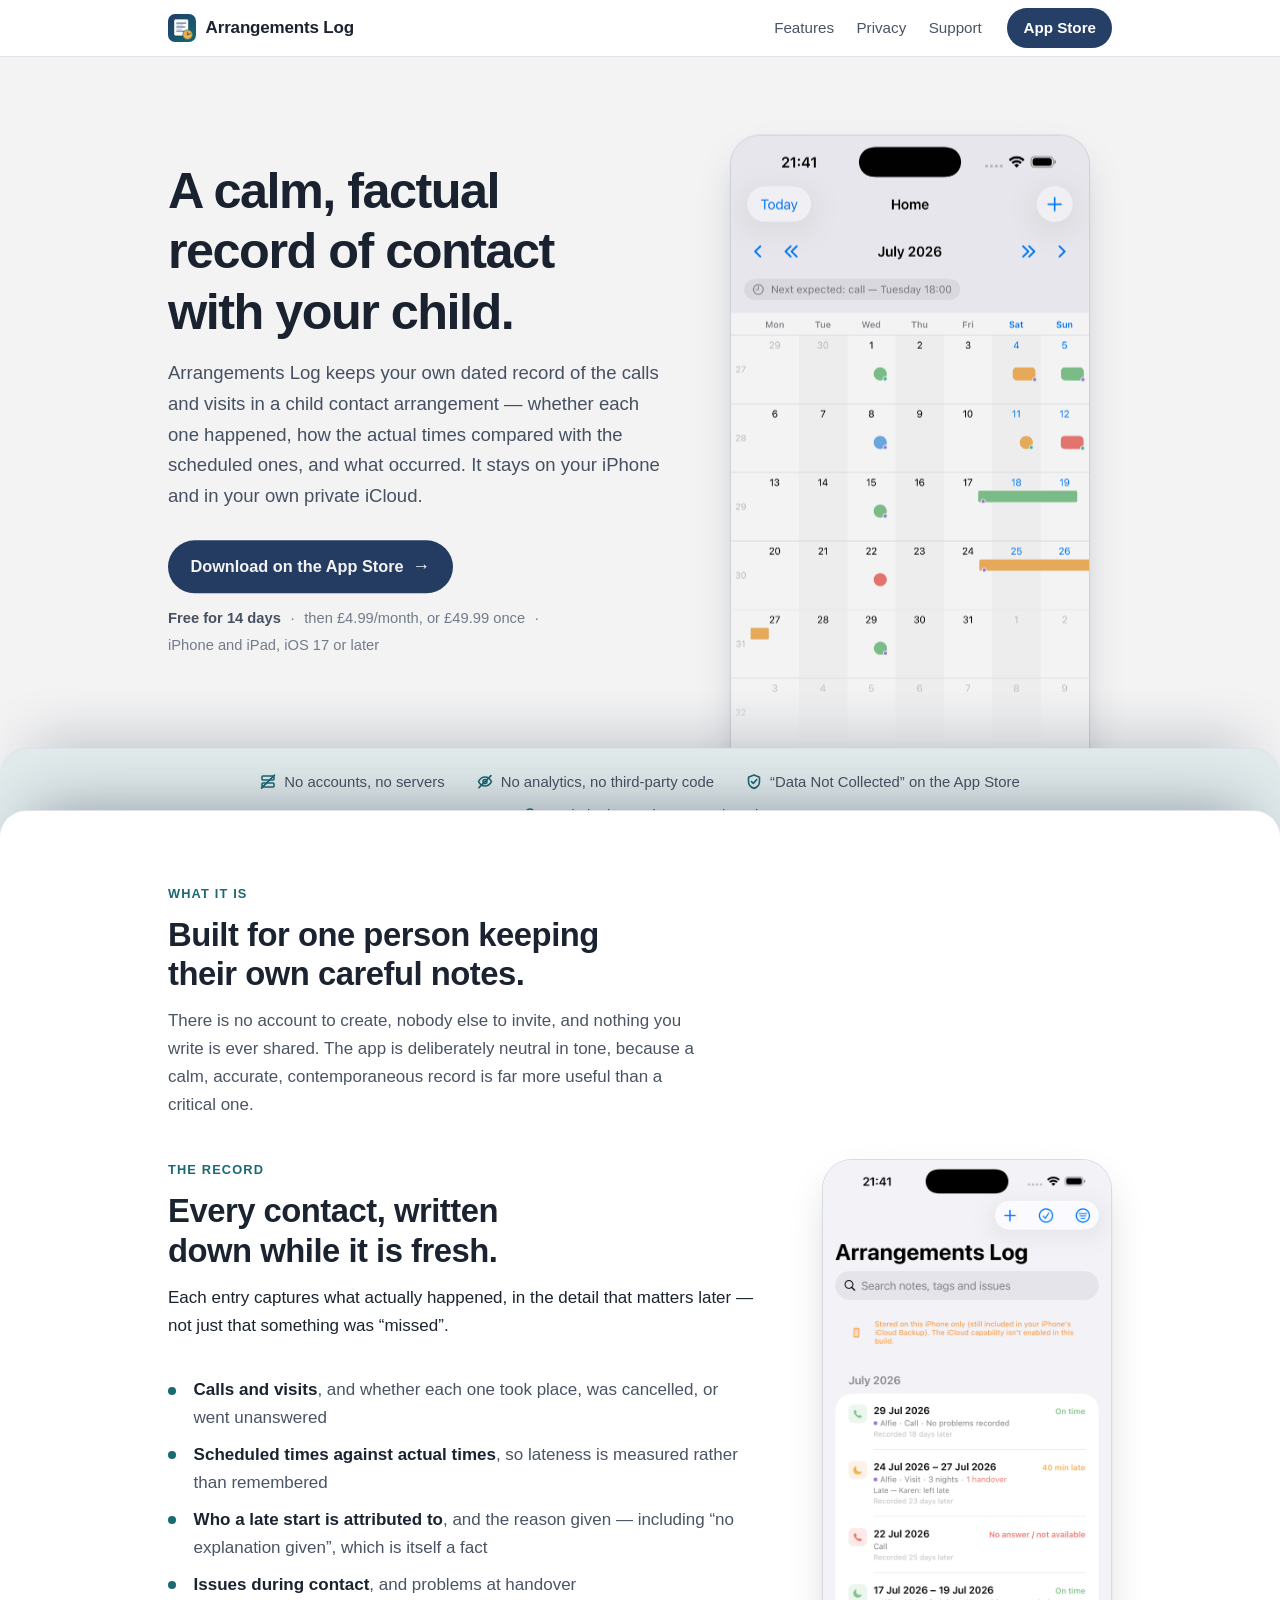
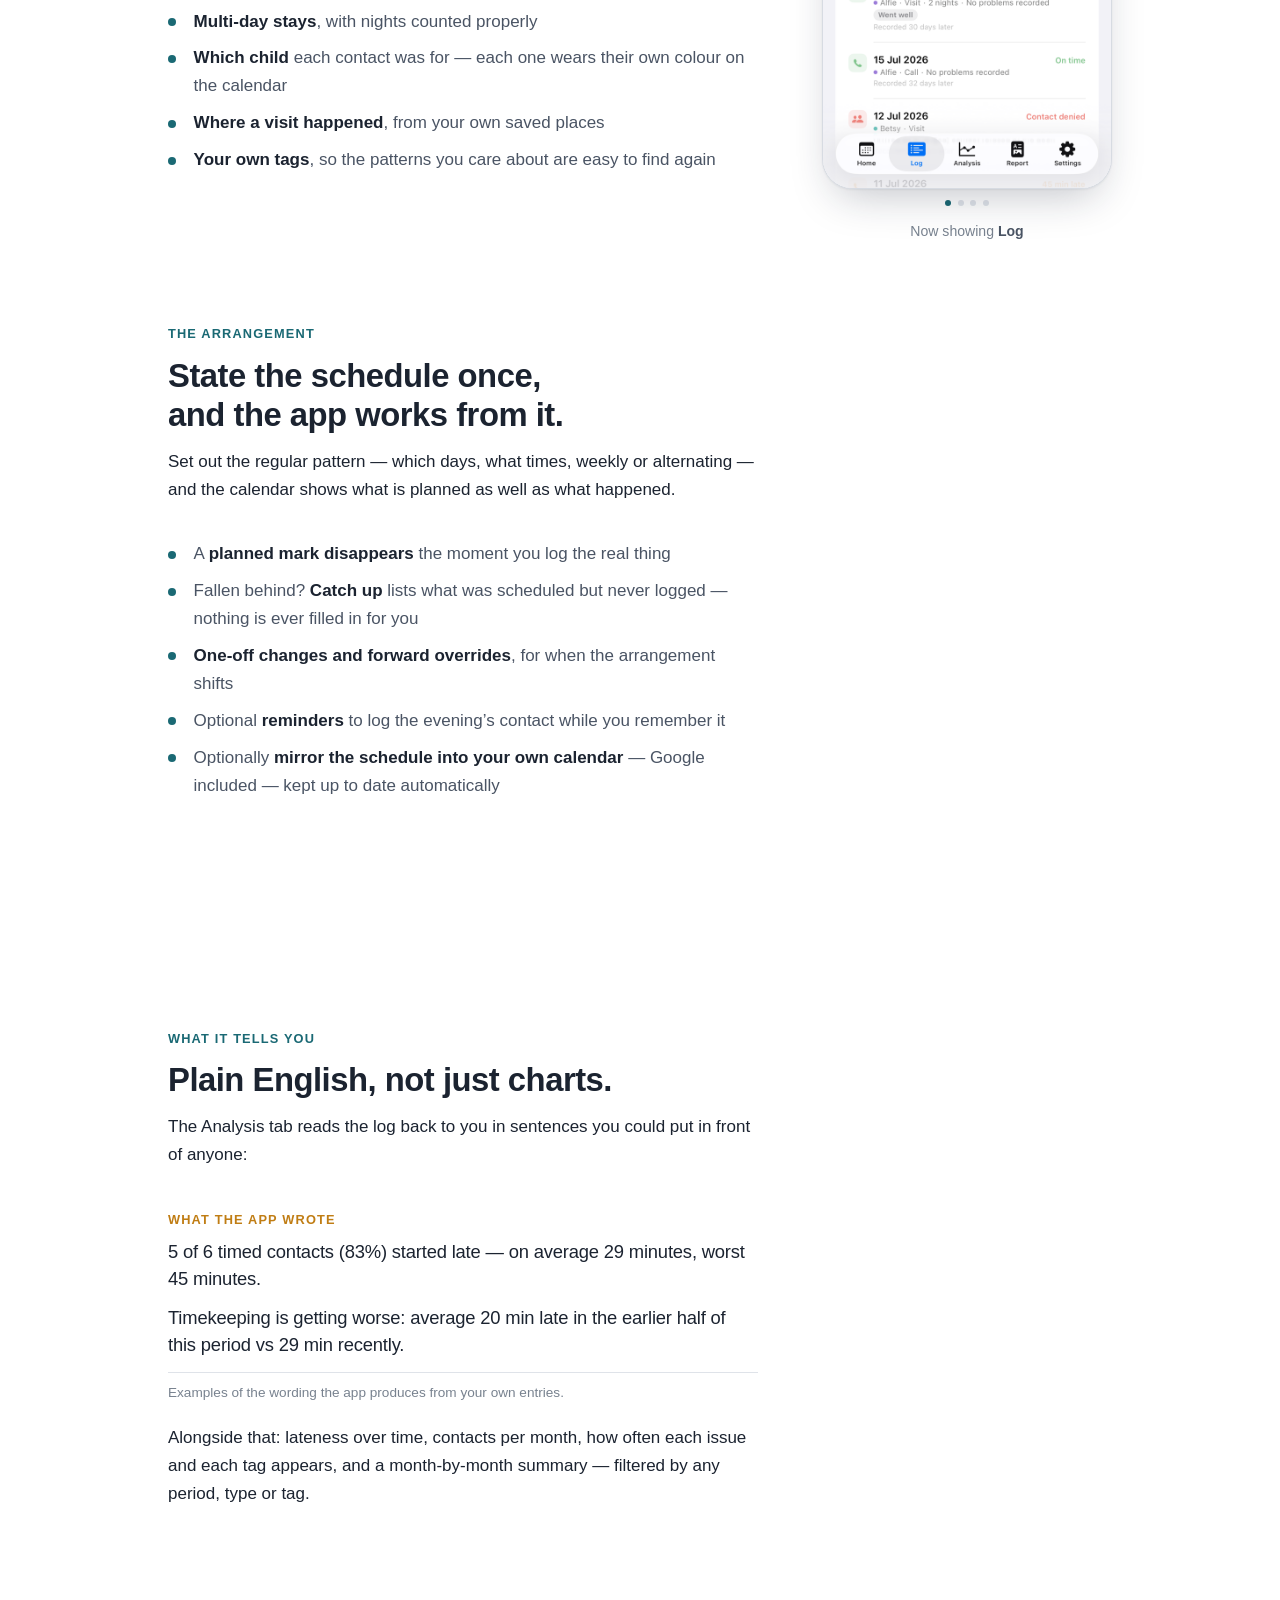
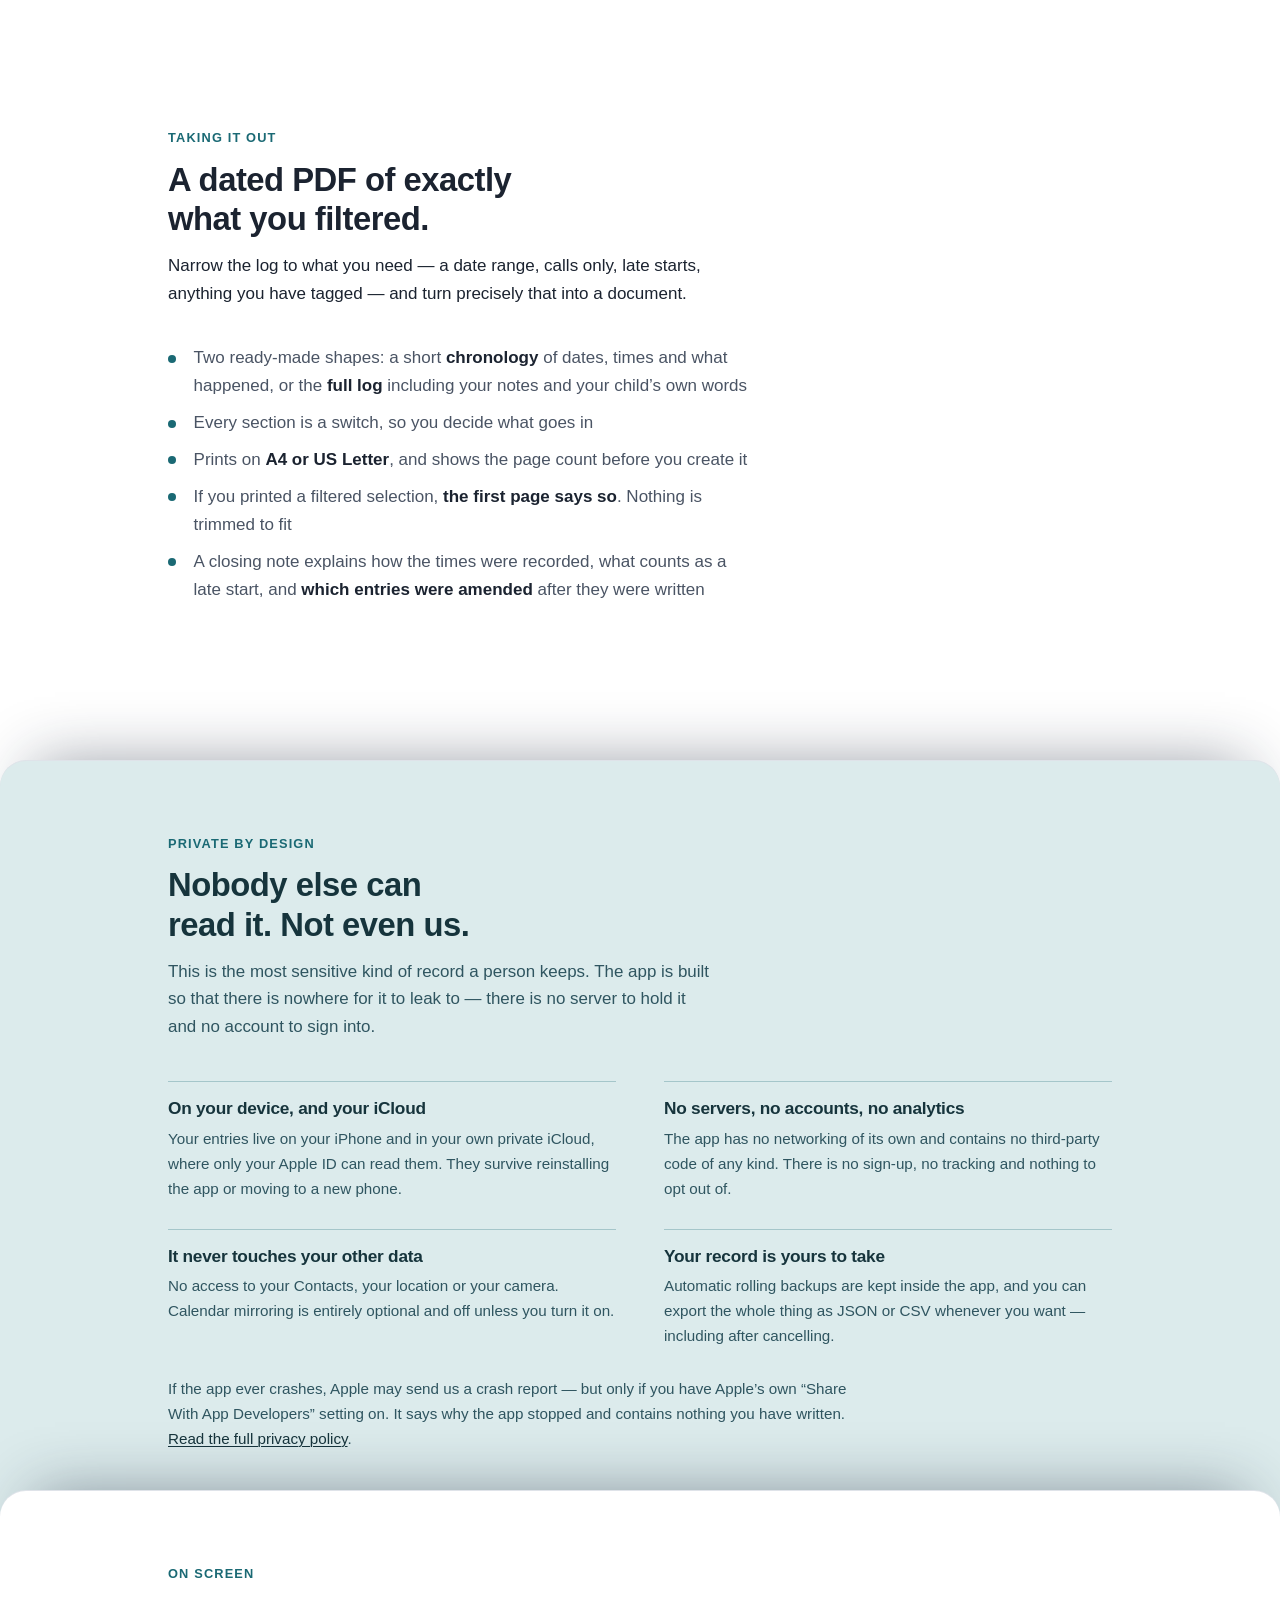
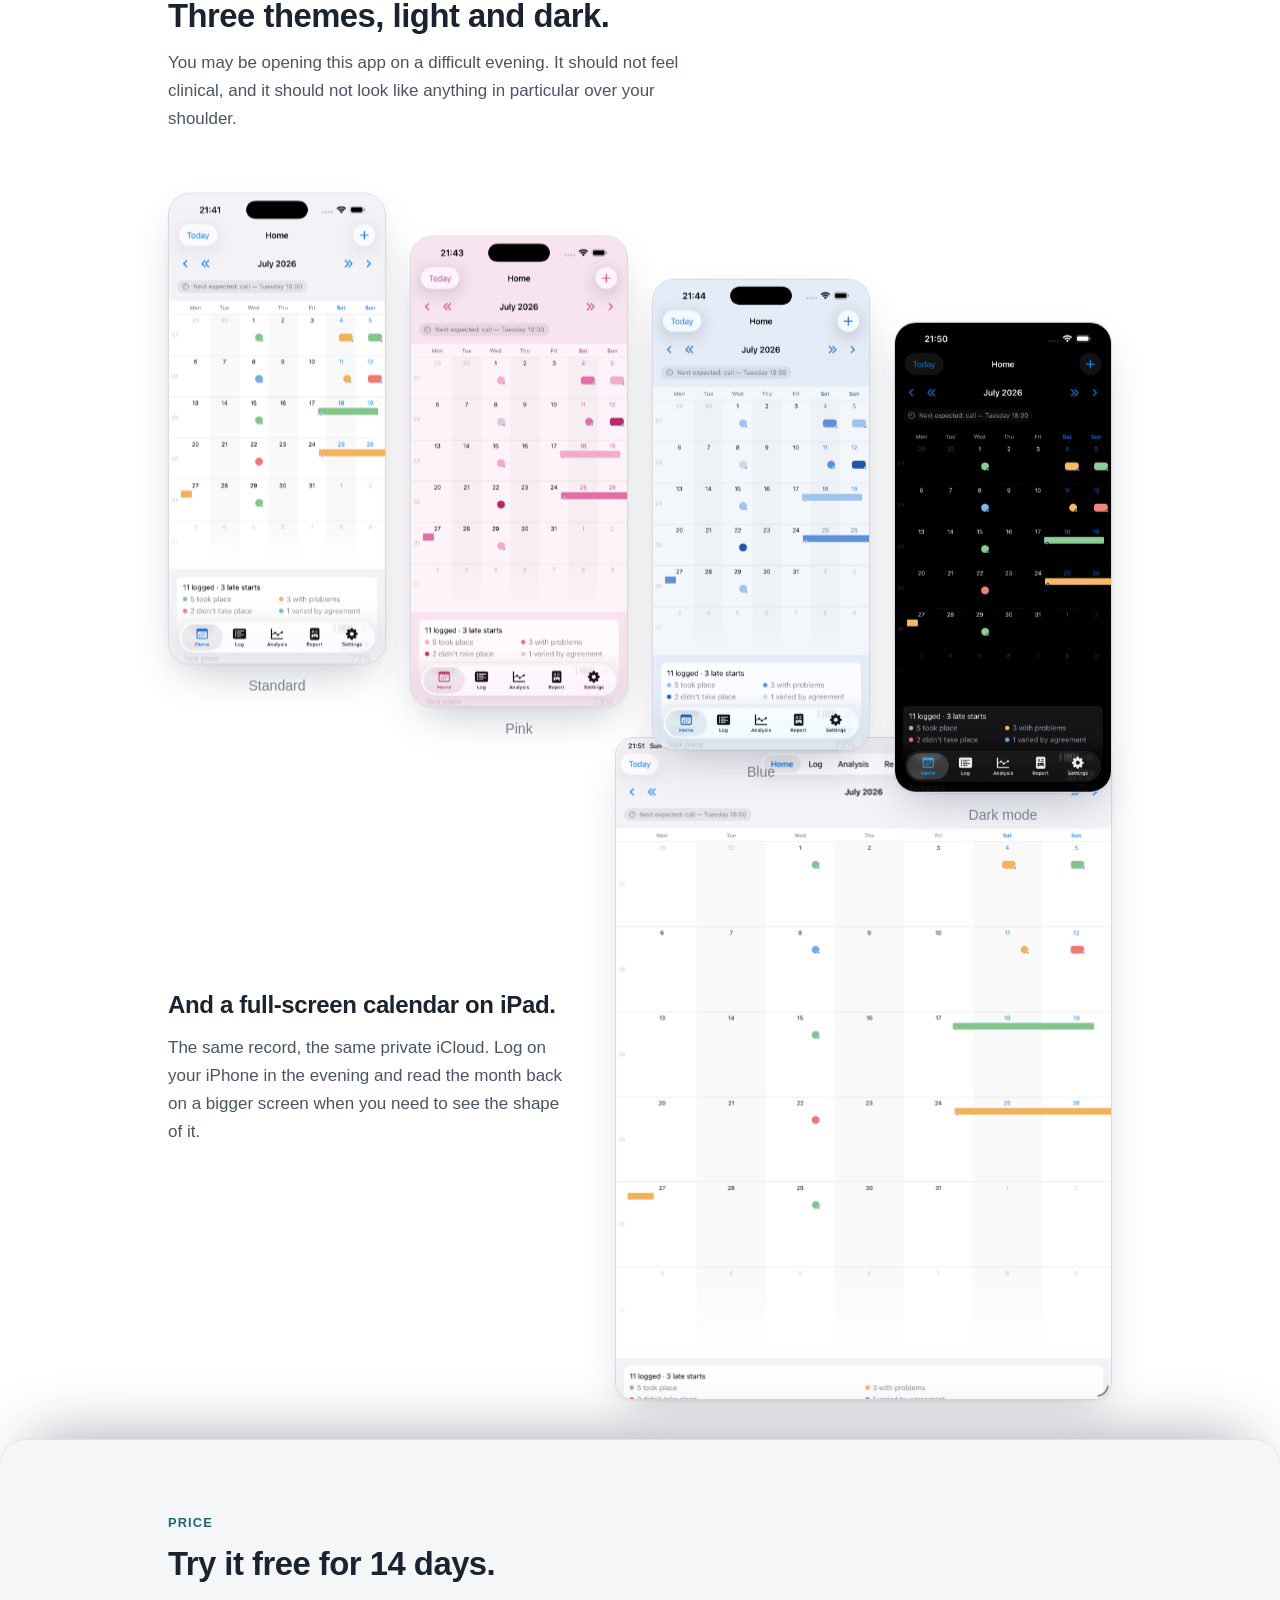
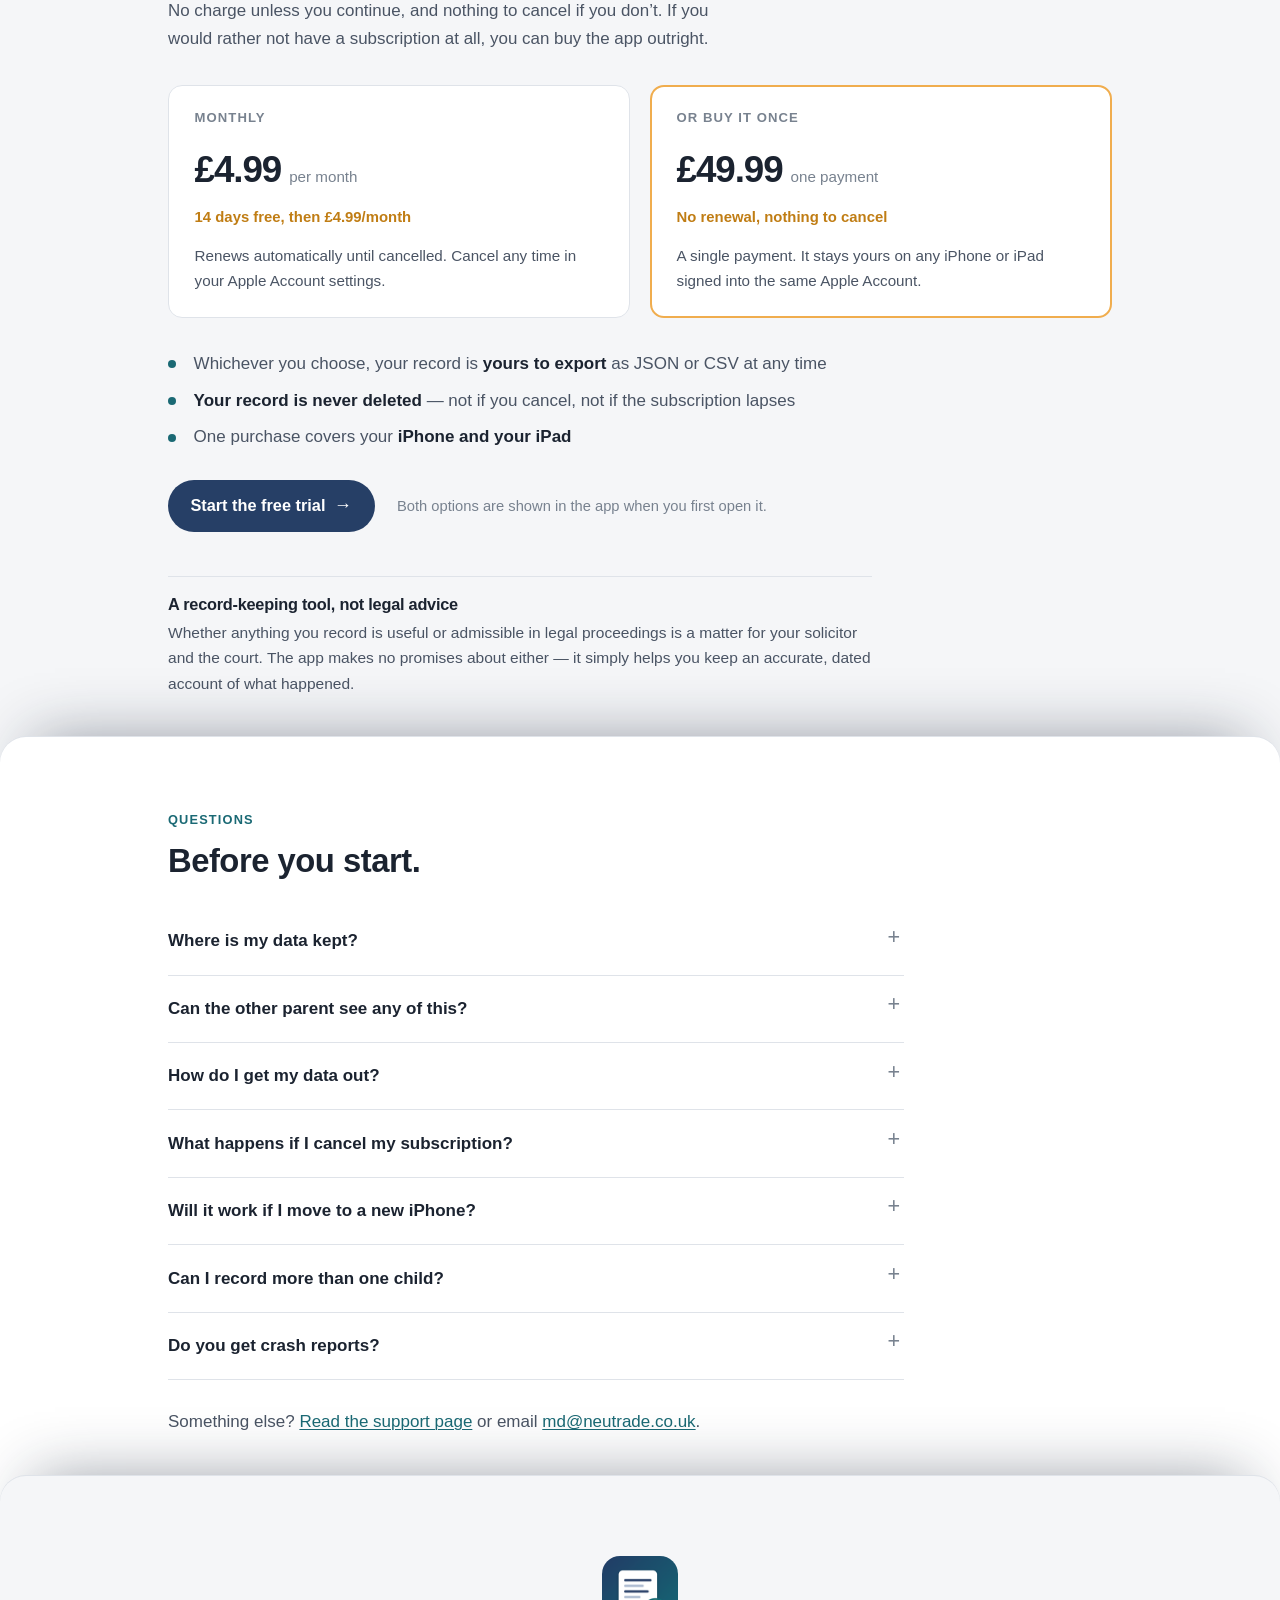
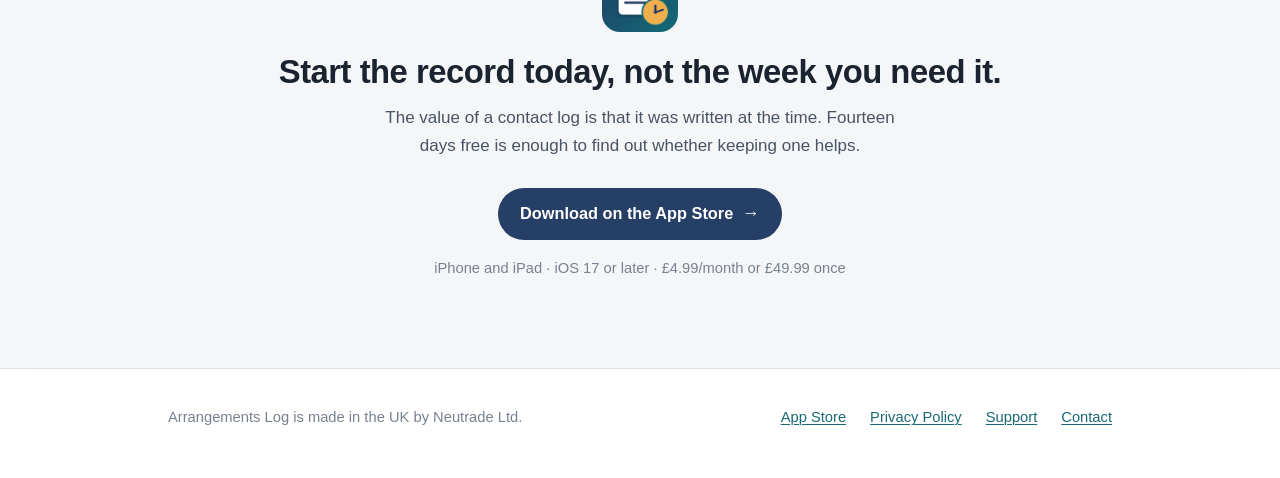
==== index.html @ 7aa82709 "Give each mobile feature step its own screenshot A single small screenshot sitting above four long s" ====
<!doctype html>
<html lang="en-GB">
<head>
<meta charset="utf-8">
<meta name="viewport" content="width=device-width, initial-scale=1">
<title>Arrangements Log — a private record of child contact arrangements, for iPhone and iPad</title>
<meta name="description" content="Arrangements Log keeps a calm, dated record of the calls and visits in a child contact arrangement: whether each one happened, how the times compared with what was agreed, and what actually occurred. Private to your iPhone and your own iCloud.">
<link rel="canonical" href="https://childarrangements.com/">
<link rel="stylesheet" href="style.css">
<script>document.documentElement.className += " js";</script>
<link rel="apple-touch-icon" href="assets/icon-180.png">
<link rel="icon" href="assets/icon-64.png" type="image/png">

<meta property="og:type" content="website">
<meta property="og:site_name" content="Arrangements Log">
<meta property="og:title" content="Arrangements Log — a private record of child contact arrangements">
<meta property="og:description" content="A calm, factual record of the calls and visits in a child contact arrangement. Private to your iPhone and your own iCloud. No accounts, no servers, nothing shared.">
<meta property="og:url" content="https://childarrangements.com/">
<meta property="og:image" content="https://childarrangements.com/assets/icon-512.png">
<meta property="og:locale" content="en_GB">
<meta name="twitter:card" content="summary">

<script type="application/ld+json">
{
  "@context": "https://schema.org",
  "@type": "SoftwareApplication",
  "name": "Arrangements Log",
  "operatingSystem": "iOS 17.0 or later",
  "applicationCategory": "LifestyleApplication",
  "url": "https://apps.apple.com/gb/app/arrangements-log/id6794839974",
  "description": "A private, factual record of child contact arrangements — the calls and visits, whether they happened, and what actually occurred.",
  "offers": [
    {
      "@type": "Offer",
      "price": "4.99",
      "priceCurrency": "GBP",
      "description": "Monthly subscription after a 14-day free trial"
    },
    {
      "@type": "Offer",
      "price": "49.99",
      "priceCurrency": "GBP",
      "description": "Lifetime access, a single payment"
    }
  ],
  "author": { "@type": "Organization", "name": "Neutrade Ltd" }
}
</script>
</head>
<body>

<a class="skip" href="#main">Skip to content</a>

<header class="site-head">
  <div class="wrap">
    <a class="brand" href="/">
      <img src="assets/icon-64.png" alt="" width="28" height="28">
      Arrangements Log
    </a>
    <nav class="site-nav" aria-label="Primary">
      <a class="hide-sm" href="#what-you-record">Features</a>
      <a class="hide-sm" href="#privacy">Privacy</a>
      <a class="hide-sm" href="#faq">Support</a>
      <a class="btn btn-sm" href="https://apps.apple.com/gb/app/arrangements-log/id6794839974">App&nbsp;Store</a>
    </nav>
  </div>
</header>

<main id="main">

  <!-- ================= HERO ================= -->
  <section class="panel hero">
    <div class="wrap hero-grid">
      <div class="hero-copy">
        <h1>A calm, factual record of contact with your child.</h1>
        <p class="lede">
          Arrangements Log keeps your own dated record of the calls and visits in a
          child contact arrangement — whether each one happened, how the actual times
          compared with the scheduled ones, and what occurred. It stays on your iPhone
          and in your own private iCloud.
        </p>
        <div class="cta-row hero-cta">
          <a class="btn" href="https://apps.apple.com/gb/app/arrangements-log/id6794839974">
            Download on the App&nbsp;Store <span class="arrow" aria-hidden="true">&rarr;</span>
          </a>
          <p class="facts">
            <b>Free for 14 days</b> <span aria-hidden="true">·</span>
            <span>then £4.99/month, or £49.99 once</span> <span aria-hidden="true">·</span>
            <span>iPhone and iPad, iOS&nbsp;17 or later</span>
          </p>
        </div>
      </div>
      <div class="hero-shot" data-par="0.18">
        <div class="phone">
          <img src="assets/home.png" width="660" height="1434" fetchpriority="high"
               alt="The Arrangements Log calendar for July 2026. Coloured marks show contacts that took place, ones with problems, ones that did not happen and ones varied by agreement, with longer bands for multi-day stays. A summary underneath reads 11 logged, 3 late starts.">
        </div>
      </div>
    </div>
  </section>

  <!-- ================= TRUST STRIP ================= -->
  <div class="panel strip">
    <div class="wrap">
      <ul>
        <li>
          <svg width="16" height="16" viewBox="0 0 16 16" fill="none" stroke="currentColor" stroke-width="1.6" stroke-linecap="round" stroke-linejoin="round" aria-hidden="true"><rect x="2" y="2.5" width="12" height="4" rx="1"/><rect x="2" y="9.5" width="12" height="4" rx="1"/><path d="M1.5 14.5 14.5 1.5"/></svg>
          No accounts, no servers
        </li>
        <li>
          <svg width="16" height="16" viewBox="0 0 16 16" fill="none" stroke="currentColor" stroke-width="1.6" stroke-linecap="round" stroke-linejoin="round" aria-hidden="true"><path d="M1.5 8s2.5-4.5 6.5-4.5S14.5 8 14.5 8s-2.5 4.5-6.5 4.5S1.5 8 1.5 8Z"/><circle cx="8" cy="8" r="2"/><path d="M2 14 14 2"/></svg>
          No analytics, no third-party code
        </li>
        <li>
          <svg width="16" height="16" viewBox="0 0 16 16" fill="none" stroke="currentColor" stroke-width="1.6" stroke-linecap="round" stroke-linejoin="round" aria-hidden="true"><path d="M8 1.5 2.5 3.7v4.3c0 3 2.3 5.8 5.5 6.8 3.2-1 5.5-3.8 5.5-6.8V3.7L8 1.5Z"/><path d="m5.5 8 1.8 1.8L10.8 6"/></svg>
          “Data Not Collected” on the App Store
        </li>
        <li>
          <svg width="16" height="16" viewBox="0 0 16 16" fill="none" stroke="currentColor" stroke-width="1.6" stroke-linecap="round" stroke-linejoin="round" aria-hidden="true"><path d="M8 14.5s4.5-4.2 4.5-7.5a4.5 4.5 0 0 0-9 0c0 3.3 4.5 7.5 4.5 7.5Z"/><circle cx="8" cy="7" r="1.6"/></svg>
          Made in the UK by Neutrade Ltd
        </li>
      </ul>
    </div>
  </div>

  <!-- ================= WHAT IT IS + FEATURES ================= -->
  <section class="panel" id="what-you-record">
    <div class="wrap">
      <div class="measure section-lead">
        <p class="eyebrow">What it is</p>
        <h2>Built for one person keeping their own careful notes.</h2>
        <p class="section-intro">
          There is no account to create, nobody else to invite, and nothing you write is
          ever shared. The app is deliberately neutral in tone, because a calm, accurate,
          contemporaneous record is far more useful than a critical one.
        </p>
      </div>

      <!-- the phone holds still while the four blocks scroll past it, and its
           screen follows whichever block is being read -->
      <div class="stage-wrap">
        <div class="rail">
          <div class="step" data-screen="0">
            <p class="eyebrow">The record</p>
            <div class="step-shot"><img src="assets/log.png" width="660" height="1434" loading="lazy"
                 alt="The Log tab: a list of dated entries, each showing the type of contact, its outcome, and how the actual times compared with the scheduled ones."></div>
            <h2>Every contact, written down while it is fresh.</h2>
            <p>
              Each entry captures what actually happened, in the detail that matters later —
              not just that something was “missed”.
            </p>
            <ul class="ticks">
              <li><strong>Calls and visits</strong>, and whether each one took place, was cancelled, or went unanswered</li>
              <li><strong>Scheduled times against actual times</strong>, so lateness is measured rather than remembered</li>
              <li><strong>Who a late start is attributed to</strong>, and the reason given — including “no explanation given”, which is itself a fact</li>
              <li><strong>Issues during contact</strong>, and problems at handover</li>
              <li><strong>Multi-day stays</strong>, with nights counted properly</li>
              <li><strong>Which child</strong> each contact was for — each one wears their own colour on the calendar</li>
              <li><strong>Where a visit happened</strong>, from your own saved places</li>
              <li><strong>Your own tags</strong>, so the patterns you care about are easy to find again</li>
            </ul>
          </div>

          <div class="step" data-screen="1">
            <p class="eyebrow">The arrangement</p>
            <div class="step-shot"><img src="assets/settings.png" width="660" height="1434" loading="lazy"
                 alt="The Settings tab, where the regular schedule, reminders, themes and other preferences are configured."></div>
            <h2>State the schedule once, and the app works from it.</h2>
            <p>
              Set out the regular pattern — which days, what times, weekly or alternating —
              and the calendar shows what is planned as well as what happened.
            </p>
            <ul class="ticks">
              <li>A <strong>planned mark disappears</strong> the moment you log the real thing</li>
              <li>Fallen behind? <strong>Catch up</strong> lists what was scheduled but never logged — nothing is ever filled in for you</li>
              <li><strong>One-off changes and forward overrides</strong>, for when the arrangement shifts</li>
              <li>Optional <strong>reminders</strong> to log the evening’s contact while you remember it</li>
              <li>Optionally <strong>mirror the schedule into your own calendar</strong> — Google included — kept up to date automatically</li>
            </ul>
          </div>

          <div class="step" data-screen="2">
            <p class="eyebrow">What it tells you</p>
            <div class="step-shot"><img src="assets/analysis.png" width="660" height="1434" loading="lazy"
                 alt="The Analysis tab showing tiles for contacts logged, contacts that did not take place, late starts, contact issues, handover problems and nights, followed by a What the data shows section written in plain sentences."></div>
            <h2>Plain English, not just charts.</h2>
            <p>
              The Analysis tab reads the log back to you in sentences you could put in front
              of anyone:
            </p>

            <p class="finding-label">What the app wrote</p>
            <p class="finding">5 of 6 timed contacts (83%) started late — on average 29 minutes, worst 45 minutes.</p>
            <p class="finding">Timekeeping is getting worse: average 20 min late in the earlier half of this period vs 29 min recently.</p>
            <p class="finding-foot">Examples of the wording the app produces from your own entries.</p>

            <p>
              Alongside that: lateness over time, contacts per month, how often each issue
              and each tag appears, and a month-by-month summary — filtered by any period,
              type or tag.
            </p>
          </div>

          <div class="step" data-screen="3">
            <p class="eyebrow">Taking it out</p>
            <div class="step-shot"><img src="assets/report.png" width="660" height="1434" loading="lazy"
                 alt="The Report tab: a builder with a choice of chronology or full log, switches for what goes in, a date range, and a live page count."></div>
            <h2>A dated PDF of exactly what you filtered.</h2>
            <p>
              Narrow the log to what you need — a date range, calls only, late starts,
              anything you have tagged — and turn precisely that into a document.
            </p>
            <ul class="ticks">
              <li>Two ready-made shapes: a short <strong>chronology</strong> of dates, times and what happened, or the <strong>full log</strong> including your notes and your child’s own words</li>
              <li>Every section is a switch, so you decide what goes in</li>
              <li>Prints on <strong>A4 or US Letter</strong>, and shows the page count before you create it</li>
              <li>If you printed a filtered selection, <strong>the first page says so</strong>. Nothing is trimmed to fit</li>
              <li>A closing note explains how the times were recorded, what counts as a late start, and <strong>which entries were amended</strong> after they were written</li>
            </ul>
          </div>
        </div>

        <div class="stage">
          <div class="screens">
            <img class="is-on" src="assets/log.png" width="660" height="1434"
                 alt="The Log tab: a list of dated entries, each showing the type of contact, its outcome, and how the actual times compared with the scheduled ones.">
            <img src="assets/settings.png" width="660" height="1434" loading="lazy"
                 alt="The Settings tab, where the regular schedule, reminders, themes and other preferences are configured.">
            <img src="assets/analysis.png" width="660" height="1434" loading="lazy"
                 alt="The Analysis tab showing tiles for contacts logged, contacts that did not take place, late starts, contact issues, handover problems and nights, followed by a What the data shows section written in plain sentences.">
            <img src="assets/report.png" width="660" height="1434" loading="lazy"
                 alt="The Report tab: a builder with a choice of chronology or full log, switches for what goes in, a date range, and a live page count.">
          </div>
          <div class="stage-dots" aria-hidden="true"><i class="is-on"></i><i></i><i></i><i></i></div>
          <p class="stage-caption">Now showing <b id="stage-name">Log</b></p>
        </div>
      </div>
    </div>
  </section>

  <!-- ================= PRIVACY ================= -->
  <section id="privacy" class="panel band">
    <div class="wrap">
      <div class="measure">
        <p class="eyebrow">Private by design</p>
        <h2>Nobody else can read it. Not even us.</h2>
        <p class="section-intro">
          This is the most sensitive kind of record a person keeps. The app is built so
          that there is nowhere for it to leak to — there is no server to hold it and no
          account to sign into.
        </p>
      </div>

      <div class="privacy-grid">
        <div class="privacy-card">
          <h3>On your device, and your iCloud</h3>
          <p>
            Your entries live on your iPhone and in your own private iCloud, where only
            your Apple ID can read them. They survive reinstalling the app or moving to a
            new phone.
          </p>
        </div>
        <div class="privacy-card">
          <h3>No servers, no accounts, no analytics</h3>
          <p>
            The app has no networking of its own and contains no third-party code of any
            kind. There is no sign-up, no tracking and nothing to opt out of.
          </p>
        </div>
        <div class="privacy-card">
          <h3>It never touches your other data</h3>
          <p>
            No access to your Contacts, your location or your camera. Calendar mirroring
            is entirely optional and off unless you turn it on.
          </p>
        </div>
        <div class="privacy-card">
          <h3>Your record is yours to take</h3>
          <p>
            Automatic rolling backups are kept inside the app, and you can export the
            whole thing as JSON or CSV whenever you want — including after cancelling.
          </p>
        </div>
      </div>

      <p class="band-foot">
        If the app ever crashes, Apple may send us a crash report — but only if you have
        Apple’s own “Share With App Developers” setting on. It says why the app stopped
        and contains nothing you have written.
        <a href="privacy.html">Read the full privacy policy</a>.
      </p>
    </div>
  </section>

  <!-- ================= THEMES + IPAD ================= -->
  <section class="panel">
    <div class="wrap">
      <div class="measure">
        <p class="eyebrow">On screen</p>
        <h2>Three themes, light and dark.</h2>
        <p class="section-intro">
          You may be opening this app on a difficult evening. It should not feel clinical,
          and it should not look like anything in particular over your shoulder.
        </p>
      </div>

      <div class="themes">
        <figure data-par="0.05">
          <div class="phone sm">
            <img src="assets/home.png" width="660" height="1434" loading="lazy" alt="The calendar in the Standard theme.">
          </div>
          <figcaption>Standard</figcaption>
        </figure>
        <figure data-par="0.14">
          <div class="phone sm">
            <img src="assets/home-pink.png" width="660" height="1434" loading="lazy" alt="The calendar in the Pink theme.">
          </div>
          <figcaption>Pink</figcaption>
        </figure>
        <figure data-par="0.23">
          <div class="phone sm">
            <img src="assets/home-blue.png" width="660" height="1434" loading="lazy" alt="The calendar in the Blue theme.">
          </div>
          <figcaption>Blue</figcaption>
        </figure>
        <figure data-par="0.32">
          <div class="phone sm">
            <img src="assets/home-dark.png" width="660" height="1434" loading="lazy" alt="The calendar in dark mode.">
          </div>
          <figcaption>Dark mode</figcaption>
        </figure>
      </div>

      <div class="ipad">
        <div>
          <h2 style="font-size:1.5rem">And a full-screen calendar on iPad.</h2>
          <p style="color:var(--ink-soft)">
            The same record, the same private iCloud. Log on your iPhone in the evening and
            read the month back on a bigger screen when you need to see the shape of it.
          </p>
        </div>
        <div class="frame">
          <img src="assets/ipad-home.png" width="1000" height="1333" loading="lazy"
               alt="Arrangements Log on iPad, showing the month calendar filling the screen.">
        </div>
      </div>
    </div>
  </section>

  <!-- ================= PRICING ================= -->
  <section id="pricing" class="panel pricing">
    <div class="wrap">
      <div class="measure">
        <p class="eyebrow">Price</p>
        <h2>Try it free for 14 days.</h2>
        <p class="section-intro">
          No charge unless you continue, and nothing to cancel if you don’t. If you
          would rather not have a subscription at all, you can buy the app outright.
        </p>
      </div>

      <div class="plans">
        <div class="plan">
          <h3>Monthly</h3>
          <p class="plan-price"><span class="amount">£4.99</span> <span class="per">per month</span></p>
          <p class="plan-trial">14 days free, then £4.99/month</p>
          <p class="plan-body">
            Renews automatically until cancelled. Cancel any time in your Apple
            Account settings.
          </p>
        </div>
        <div class="plan featured">
          <h3>Or buy it once</h3>
          <p class="plan-price"><span class="amount">£49.99</span> <span class="per">one payment</span></p>
          <p class="plan-trial">No renewal, nothing to cancel</p>
          <p class="plan-body">
            A single payment. It stays yours on any iPhone or iPad signed into the
            same Apple Account.
          </p>
        </div>
      </div>

      <ul class="ticks plan-shared">
        <li>Whichever you choose, your record is <strong>yours to export</strong> as JSON or CSV at any time</li>
        <li><strong>Your record is never deleted</strong> — not if you cancel, not if the subscription lapses</li>
        <li>One purchase covers your <strong>iPhone and your iPad</strong></li>
      </ul>

      <div class="cta-row" style="margin-top:1.75rem">
        <a class="btn" href="https://apps.apple.com/gb/app/arrangements-log/id6794839974">
          Start the free trial <span class="arrow" aria-hidden="true">&rarr;</span>
        </a>
        <span class="cta-note">Both options are shown in the app when you first open it.</span>
      </div>

      <div class="note">
        <h2>A record-keeping tool, not legal advice</h2>
        <p>
          Whether anything you record is useful or admissible in legal proceedings is a
          matter for your solicitor and the court. The app makes no promises about
          either — it simply helps you keep an accurate, dated account of what happened.
        </p>
      </div>
    </div>
  </section>

  <!-- ================= FAQ ================= -->
  <section id="faq" class="panel">
    <div class="wrap">
      <div class="measure">
        <p class="eyebrow">Questions</p>
        <h2>Before you start.</h2>
      </div>

      <div class="faq">
        <details>
          <summary>Where is my data kept?</summary>
          <div class="answer">
            On your iPhone, and in your own private iCloud if you are signed in. It is never
            sent to the developer or anyone else — the app has no servers. The first screen
            tells you whether iCloud sync is active.
          </div>
        </details>
        <details>
          <summary>Can the other parent see any of this?</summary>
          <div class="answer">
            No. There is no sharing, no invitations and no shared account. Arrangements Log
            is built for one person keeping their own notes, and nothing you write leaves
            your devices.
          </div>
        </details>
        <details>
          <summary>How do I get my data out?</summary>
          <div class="answer">
            More → Export JSON for a full backup, or Export CSV to open in a spreadsheet.
            The Report tab produces a dated PDF of whatever you have filtered. The app also
            keeps automatic backups you can restore from the same menu.
          </div>
        </details>
        <details>
          <summary>What happens if I cancel my subscription?</summary>
          <div class="answer">
            You can still export everything you have logged, as JSON or CSV, from the
            subscription screen. Your record is never deleted.
          </div>
        </details>
        <details>
          <summary>Will it work if I move to a new iPhone?</summary>
          <div class="answer">
            Yes, provided iCloud sync is on. Your entries survive deleting or reinstalling
            the app, and appear on any device signed into the same iCloud account.
          </div>
        </details>
        <details>
          <summary>Can I record more than one child?</summary>
          <div class="answer">
            Yes. Each child has their own colour on the calendar, their own schedule, and
            can be filtered separately in the log, the analysis and the report.
          </div>
        </details>
        <details>
          <summary>Do you get crash reports?</summary>
          <div class="answer">
            Only through Apple, and only if you have Apple’s “Share With App Developers”
            setting turned on. A crash report says the reason for the crash so it can be
            fixed. It contains no part of your log — no notes, no names, no dates, nothing
            you have typed.
          </div>
        </details>
      </div>

      <p style="margin-top:1.75rem;color:var(--ink-soft)">
        Something else? <a href="support.html">Read the support page</a>
        or email <a href="mailto:md@neutrade.co.uk">md@neutrade.co.uk</a>.
      </p>
    </div>
  </section>

  <!-- ================= CLOSING ================= -->
  <section class="panel closing">
    <div class="wrap">
      <img src="assets/icon-180.png" width="76" height="76" loading="lazy" alt="">
      <h2>Start the record today, not the week you need it.</h2>
      <p class="lede">
        The value of a contact log is that it was written at the time. Fourteen days free
        is enough to find out whether keeping one helps.
      </p>
      <div class="cta-row">
        <a class="btn" href="https://apps.apple.com/gb/app/arrangements-log/id6794839974">
          Download on the App&nbsp;Store <span class="arrow" aria-hidden="true">&rarr;</span>
        </a>
        <span class="cta-note">iPhone and iPad · iOS 17 or later · £4.99/month or £49.99 once</span>
      </div>
    </div>
  </section>

</main>

<footer class="site-foot">
  <div class="wrap">
    <span>Arrangements Log is made in the UK by Neutrade Ltd.</span>
    <nav aria-label="Footer">
      <a href="https://apps.apple.com/gb/app/arrangements-log/id6794839974">App Store</a>
      <a href="privacy.html">Privacy Policy</a>
      <a href="support.html">Support</a>
      <a href="mailto:md@neutrade.co.uk">Contact</a>
    </nav>
  </div>
</footer>

<!-- First-party and inline (the page still makes no third-party requests).
     Drives three things CSS cannot: where each panel pins, how far a panel
     "sinks" as the next one covers it, and the phone whose screen follows
     the block being read. Everything on the page is readable with it off. -->
<script>
(function () {
  var panels = [].slice.call(document.querySelectorAll('.panel'));
  var movers = [].slice.call(document.querySelectorAll('[data-par]'));
  var steps = [].slice.call(document.querySelectorAll('.step'));
  var shots = [].slice.call(document.querySelectorAll('.screens img'));
  var dots = [].slice.call(document.querySelectorAll('.stage-dots i'));
  var nameEl = document.getElementById('stage-name');
  var names = ['Log', 'Settings', 'Analysis', 'Report'];
  var reduce = matchMedia('(prefers-reduced-motion: reduce)');

  panels.forEach(function (p, i) { p.style.zIndex = i + 1; });

  /* a panel shorter than the screen pins at the top; a taller one scrolls
     until its end is on screen, then pins there — so the next panel always
     slides over a panel that has been read in full */
  function pin() {
    var vh = innerHeight;
    panels.forEach(function (p) { p.style.top = Math.min(0, vh - p.offsetHeight) + 'px'; });
  }
  if ('ResizeObserver' in window) {
    var ro = new ResizeObserver(pin);
    panels.forEach(function (p) { ro.observe(p); });
  }

  /* measure the drifting elements with their transforms cleared, so the
     maths never feeds back on itself */
  function measure() {
    pin();
    movers.forEach(function (el) { el.style.transform = ''; });
    movers.forEach(function (el) {
      var r = el.getBoundingClientRect();
      el._top = r.top + scrollY; el._h = r.height;
    });
  }

  var current = 0;
  function show(n) {
    if (n === current) return;
    current = n;
    shots.forEach(function (s, i) { s.classList.toggle('is-on', i === n); });
    dots.forEach(function (d, i) { d.classList.toggle('is-on', i === n); });
    if (nameEl) nameEl.textContent = names[n];
  }

  var queued = false;
  function frame() {
    queued = false;
    var vh = innerHeight, i;
    for (i = 0; i < panels.length; i++) {
      var next = panels[i + 1], s = 0;
      if (next) { s = 1 - next.getBoundingClientRect().top / vh; s = s < 0 ? 0 : s > 1 ? 1 : s; }
      panels[i].style.setProperty('--sink', s.toFixed(3));
    }
    if (!reduce.matches) {
      for (i = 0; i < movers.length; i++) {
        var el = movers[i];
        var t = (el._top + el._h / 2 - scrollY - vh / 2) / vh;
        el.style.transform = 'translate3d(0,' + (t * el.dataset.par * 90).toFixed(1) + 'px,0)';
      }
    }
    /* the last block whose top has crossed the middle of the screen is the
       one being read */
    var active = 0;
    for (i = 0; i < steps.length; i++) {
      if (steps[i].getBoundingClientRect().top <= vh * 0.5) active = i;
    }
    show(active);
  }
  function onScroll() { if (!queued) { queued = true; requestAnimationFrame(frame); } }

  addEventListener('scroll', onScroll, { passive: true });
  addEventListener('resize', function () { measure(); onScroll(); });
  addEventListener('load', function () { measure(); frame(); });
  measure(); frame();
})();
</script>

</body>
</html>
---- style.css ----
/* Arrangements Log — promotional site
   Palette taken from the app icon: navy #263f66, teal #1a6974, amber #f0ad4e.
   System fonts only, no third-party requests: the site should not leak a
   visitor's IP to anyone while the page claims the app shares nothing. */

:root {
  --ink:        #1b2330;
  --ink-soft:   #4a5464;
  --ink-faint:  #78828f;
  --bg:         #ffffff;
  --bg-soft:    #f5f6f8;
  --bg-sink:    #eceef2;
  --line:       #dfe3e9;
  --navy:       #263f66;
  --teal:       #1a6974;
  --amber:      #c07d14;
  --amber-warm: #f0ad4e;
  --link:       #1a6974;
  --shot-frame: #d7dbe2;
  /* the privacy band and trust strip take a pale teal from the icon; type
     stays dark on it */
  --band:       #dcebec;
  --band-ink:   #16343c;
  --band-soft:  #2f5560;
  --band-rule:  rgba(26,105,116,.28);
  --strip-bg:   #e9f2f3;
  --panel-lift: 0 -1px 0 var(--line), 0 -30px 60px -34px rgba(20,30,50,.45);
  --sink-veil:  20,30,50;
  --radius:     14px;
  --measure:    34rem;
  color-scheme: light dark;
}

@media (prefers-color-scheme: dark) {
  :root {
    --ink:        #eef1f5;
    --ink-soft:   #b3bcc8;
    --ink-faint:  #8b95a3;
    --bg:         #14181f;
    --bg-soft:    #1b212a;
    --bg-sink:    #212836;
    --line:       #2c3543;
    --navy:       #7f9ccd;
    --teal:       #5fc3ce;
    --amber:      #f0ad4e;
    --link:       #5fc3ce;
    --shot-frame: #2c3543;
    --band:       #14262b;
    --band-ink:   #eef1f5;
    --band-soft:  rgba(238,241,245,.78);
    --band-rule:  rgba(95,195,206,.3);
    --strip-bg:   #16232a;
    --panel-lift: 0 -1px 0 var(--line), 0 -30px 60px -30px rgba(0,0,0,.8);
    --sink-veil:  0,0,0;
  }
}

* { box-sizing: border-box; }

/* scroll-padding keeps #privacy / #faq clear of the sticky header when the
   in-page nav jumps to them */
html { -webkit-text-size-adjust: 100%; scroll-behavior: smooth; scroll-padding-top: 4.5rem; }
@media (prefers-reduced-motion: reduce) { html { scroll-behavior: auto; } }

body {
  margin: 0;
  font: 17px/1.65 -apple-system, BlinkMacSystemFont, "Segoe UI", Roboto,
        "Helvetica Neue", Arial, sans-serif;
  color: var(--ink);
  background: var(--bg);
  -webkit-font-smoothing: antialiased;
}

a { color: var(--link); text-decoration-thickness: 1px; text-underline-offset: 2px; }
a:hover { text-decoration-thickness: 2px; }

img { max-width: 100%; height: auto; display: block; }

h1, h2, h3 { line-height: 1.2; letter-spacing: -0.015em; margin: 0; }
p { margin: 0 0 1em; }
p:last-child { margin-bottom: 0; }

.wrap { max-width: 62rem; margin: 0 auto; padding: 0 1.5rem; }
.measure { max-width: var(--measure); }

/* ---------- skip link ---------- */

.skip {
  position: absolute; left: -9999px; top: 0;
  background: var(--bg); color: var(--ink);
  padding: .6rem 1rem; z-index: 10; border-radius: 0 0 8px 0;
}
.skip:focus { left: 0; }

/* ---------- header ---------- */

.site-head {
  position: sticky; top: 0; z-index: 5;
  background: color-mix(in srgb, var(--bg) 88%, transparent);
  backdrop-filter: saturate(180%) blur(14px);
  -webkit-backdrop-filter: saturate(180%) blur(14px);
  border-bottom: 1px solid var(--line);
}
.site-head .wrap {
  display: flex; align-items: center; gap: 1rem;
  min-height: 3.5rem;
}
.brand {
  display: flex; align-items: center; gap: .6rem;
  font-weight: 600; color: var(--ink); text-decoration: none;
  letter-spacing: -0.01em;
}
.brand img { width: 28px; height: 28px; border-radius: 7px; }
.site-nav { margin-left: auto; display: flex; align-items: center; gap: 1.4rem; }
.site-nav a { color: var(--ink-soft); text-decoration: none; font-size: .95rem; }
.site-nav a:hover { color: var(--ink); }
/* the nav's App Store pill is a .btn — keep its own white-on-navy, which the
   .site-nav a rule above would otherwise outrank on specificity */
.site-nav a.btn, .site-nav a.btn:hover { color: #fff; }
@media (prefers-color-scheme: dark) {
  .site-nav a.btn, .site-nav a.btn:hover { color: #0d1117; }
}
.site-nav .btn-sm { margin-left: .2rem; }
@media (max-width: 640px) {
  .site-nav a.hide-sm { display: none; }
}

/* ---------- buttons ---------- */

.btn {
  display: inline-flex; align-items: center; gap: .55rem;
  background: var(--navy); color: #fff;
  padding: .8rem 1.4rem; border-radius: 999px;
  font-weight: 600; font-size: 1.02rem; text-decoration: none;
  transition: transform .12s ease, filter .12s ease;
}
.btn:hover { filter: brightness(1.12); transform: translateY(-1px); text-decoration: none; }
.btn .arrow { font-size: 1.1em; line-height: 1; }
.btn-sm { padding: .45rem 1rem; font-size: .92rem; }
@media (prefers-color-scheme: dark) {
  .btn { background: var(--teal); color: #0d1117; }
}

/* ---------- hero ---------- */

.hero { padding: 4.5rem 0 3rem; overflow: hidden; }
.hero-grid {
  display: grid; gap: 3rem;
  grid-template-columns: minmax(0, 1.1fr) minmax(0, .9fr);
  align-items: start;
}
.hero-copy { padding-top: 1.75rem; }
.hero h1 {
  font-size: clamp(2.1rem, 5.2vw, 3.15rem);
  letter-spacing: -0.03em;
  margin-bottom: 1rem;
  text-wrap: balance;
}
.hero .lede {
  font-size: 1.16rem; color: var(--ink-soft); max-width: 32rem;
  margin-bottom: 1.8rem;
}
.cta-row { display: flex; flex-wrap: wrap; align-items: center; gap: 1rem 1.4rem; }
.cta-note { font-size: .92rem; color: var(--ink-faint); }
/* the hero's button stands alone with one line of facts under it */
.hero-cta { flex-direction: column; align-items: flex-start; gap: .9rem; }
.facts {
  display: flex; flex-wrap: wrap; align-items: center; gap: .3rem .6rem;
  font-size: .92rem; line-height: 1.5; color: var(--ink-faint);
}
.facts b { color: var(--ink-soft); font-weight: 600; }
/* the screenshot is the proof of the product: bigger, and it runs off the
   bottom of the hero so the trust strip lays over it */
.hero-shot { justify-self: center; max-width: 360px; width: 100%; margin-bottom: -11rem; will-change: transform; }
@media (max-width: 800px) {
  .hero { padding: 2.75rem 0 2.5rem; }
  .hero-grid { grid-template-columns: 1fr; gap: 2.25rem; }
  .hero-copy { padding-top: 0; }
  .hero-shot { max-width: 250px; margin-bottom: -13rem; }
}
/* on phones the hero reads better centred, button and note included */
@media (max-width: 640px) {
  .hero-copy { text-align: center; }
  .hero .lede { margin-left: auto; margin-right: auto; }
  .cta-row { justify-content: center; text-align: center; }
  .cta-note { width: 100%; }
  .hero-cta { align-items: center; }
  .facts { justify-content: center; }
}

/* phone frame */
.phone {
  border-radius: 30px;
  border: 1px solid var(--shot-frame);
  overflow: hidden;
  box-shadow: 0 1px 2px rgba(20,30,50,.06), 0 18px 44px -14px rgba(20,30,50,.28);
  background: var(--bg-soft);
}
@media (prefers-color-scheme: dark) {
  .phone { box-shadow: 0 18px 44px -18px rgba(0,0,0,.7); }
}
.phone.sm { border-radius: 22px; }

/* ---------- trust strip ---------- */

.strip {
  background: var(--strip-bg);
  padding: 1.15rem 0;
}
.strip ul {
  list-style: none; margin: 0; padding: 0;
  display: flex; flex-wrap: wrap; justify-content: center;
  gap: .5rem 2rem;
  font-size: .93rem; color: var(--ink-soft);
}
.strip li { display: flex; align-items: center; gap: .5rem; }
.strip svg { flex: none; color: var(--teal); }

/* ---------- generic section ---------- */

section { padding: 4.5rem 0; }
@media (max-width: 800px) { section { padding: 3.25rem 0; } }

.eyebrow {
  font-size: .8rem; font-weight: 650; letter-spacing: .09em;
  text-transform: uppercase; color: var(--teal); margin: 0 0 .7rem;
}
h2 { font-size: clamp(1.55rem, 3.4vw, 2.05rem); margin-bottom: .85rem; text-wrap: balance; }
h3 { font-size: 1.06rem; margin-bottom: .3rem; }
.section-intro { color: var(--ink-soft); font-size: 1.06rem; }

/* the four feature blocks scroll past one pinned phone, whose screen
   follows whichever block is being read */
.section-lead { margin-bottom: 2.5rem; }
.stage-wrap { display: grid; grid-template-columns: minmax(0, 1fr) 290px; gap: 4rem; align-items: start; }
.rail { min-width: 0; }
.step { min-height: 78vh; display: flex; flex-direction: column; justify-content: center; padding: 2rem 0; }
.step:first-child { padding-top: 0; min-height: 70vh; }
.stage { position: sticky; top: 5.5rem; }
.screens {
  position: relative; aspect-ratio: 660 / 1434; border-radius: 30px; overflow: hidden;
  border: 1px solid var(--shot-frame); background: var(--bg-soft);
  box-shadow: 0 1px 2px rgba(20,30,50,.06), 0 18px 44px -14px rgba(20,30,50,.28);
}
.screens img { position: absolute; inset: 0; width: 100%; height: 100%; object-fit: cover; }
/* without JavaScript every screen stays visible (stacked, first on top);
   with it, only the active one shows */
html.js .screens img { opacity: 0; transition: opacity .5s ease; }
html.js .screens img.is-on { opacity: 1; }
@media (prefers-reduced-motion: reduce) { html.js .screens img { transition: none; } }
.stage-caption { margin-top: .85rem; text-align: center; font-size: .88rem; color: var(--ink-faint); }
.stage-caption b { color: var(--ink-soft); font-weight: 600; }
.stage-dots { display: flex; justify-content: center; gap: .4rem; margin-top: .7rem; }
.stage-dots i { width: 6px; height: 6px; border-radius: 50%; background: var(--line); transition: background .3s ease; }
.stage-dots i.is-on { background: var(--teal); }
/* on mobile there is no room for a phone that pins beside the text, so
   each step gets its own small screenshot instead of one shared image */
.step-shot { display: none; }
@media (max-width: 800px) {
  .section-lead { margin-bottom: 1.5rem; }
  .stage-wrap { grid-template-columns: 1fr; gap: 1.5rem; }
  .stage { display: none; }
  .step-shot {
    display: block; width: 120px; margin: 0 auto 1.1rem; aspect-ratio: 660 / 1434;
    border-radius: 22px; overflow: hidden; border: 1px solid var(--shot-frame);
    background: var(--bg-soft);
    box-shadow: 0 1px 2px rgba(20,30,50,.06), 0 12px 28px -12px rgba(20,30,50,.28);
  }
  .step-shot img { width: 100%; height: 100%; object-fit: cover; display: block; }
  .step { min-height: auto; padding: 1.75rem 0; }
  .step:first-child { min-height: auto; }
}

/* tick list */
.ticks { list-style: none; margin: 1.2rem 0 0; padding: 0; }
.ticks li {
  position: relative; padding-left: 1.6rem; margin-bottom: .55rem;
  color: var(--ink-soft);
}
.ticks li::before {
  content: ""; position: absolute; left: 0; top: .62em;
  width: .5rem; height: .5rem; border-radius: 50%;
  background: var(--teal);
}
.ticks strong { color: var(--ink); font-weight: 600; }

/* real strings the app produces, set as typography: label, sentence, rule */
.finding-label {
  font-size: .8rem; font-weight: 650; letter-spacing: .09em; text-transform: uppercase;
  color: var(--amber); margin: 1.4rem 0 .6rem;
}
.finding {
  font-size: 1.15rem; line-height: 1.45; letter-spacing: -.01em; color: var(--ink);
  margin: 0 0 .8rem; text-wrap: pretty;
}
.finding-foot {
  border-top: 1px solid var(--line); padding-top: .6rem; margin: 0 0 1.2rem;
  font-size: .85rem; color: var(--ink-faint);
}

/* ---------- privacy band ---------- */

.band { background: var(--band); color: var(--band-ink); }
.band h2 { color: var(--band-ink); }
.band .eyebrow { color: var(--teal); }
.band .section-intro { color: var(--band-soft); }
.band a { color: var(--band-ink); }
/* four hairline entries in two rows — two columns always, so no card is
   ever left alone on a row */
.privacy-grid {
  display: grid; gap: 1.75rem 3rem; margin-top: 2.5rem;
  grid-template-columns: repeat(2, minmax(0, 1fr));
}
.privacy-card { border-top: 1px solid var(--band-rule); padding-top: 1rem; }
.privacy-card h3 { font-size: 1.08rem; margin-bottom: .4rem; }
.privacy-card p { font-size: .95rem; color: var(--band-soft); }
.band-foot { margin-top: 1.75rem; font-size: .95rem; color: var(--band-soft); max-width: 44rem; }
@media (max-width: 640px) { .privacy-grid { grid-template-columns: 1fr; gap: 1.5rem; } }

/* ---------- themes + iPad ---------- */

.themes {
  display: grid; gap: 1.5rem; margin-top: 2.25rem;
  grid-template-columns: repeat(4, minmax(0, 1fr));
}
.themes { align-items: start; }
.themes figure { margin: 0; will-change: transform; }
.themes figcaption {
  margin-top: .65rem; font-size: .88rem; color: var(--ink-faint); text-align: center;
}
@media (max-width: 700px) {
  .themes { grid-template-columns: repeat(2, minmax(0, 1fr)); gap: 1.25rem; }
}

.ipad {
  display: grid; gap: 2.5rem; align-items: center; margin-top: 4rem;
  grid-template-columns: minmax(0, .9fr) minmax(0, 1.1fr);
}
.ipad .frame {
  border-radius: 18px; border: 1px solid var(--shot-frame); overflow: hidden;
  box-shadow: 0 1px 2px rgba(20,30,50,.06), 0 18px 44px -16px rgba(20,30,50,.26);
}
@media (max-width: 800px) { .ipad { grid-template-columns: 1fr; gap: 1.75rem; } }

/* ---------- pricing ---------- */

.plans {
  display: grid; gap: 1.25rem; margin-top: 2rem;
  grid-template-columns: repeat(auto-fit, minmax(17rem, 1fr));
}
.plan {
  border: 1px solid var(--line); border-radius: var(--radius);
  background: var(--bg); padding: 1.5rem 1.6rem;
}
.plan.featured { border-color: var(--amber-warm); border-width: 2px; padding: calc(1.5rem - 1px) calc(1.6rem - 1px); }
.plan h3 { font-size: .82rem; font-weight: 650; letter-spacing: .08em; text-transform: uppercase; color: var(--ink-faint); margin-bottom: .9rem; }
.plan-price { margin-bottom: .3rem; display: flex; align-items: baseline; gap: .5rem; flex-wrap: wrap; }
.plan-price .amount { font-size: 2.3rem; font-weight: 650; letter-spacing: -0.03em; }
.plan-price .per { color: var(--ink-faint); font-size: .95rem; }
.plan-trial { font-size: .93rem; font-weight: 600; color: var(--amber); margin-bottom: .8rem; }
.plan-body { font-size: .95rem; color: var(--ink-soft); }
.plan-shared { margin-top: 2rem; }
.pricing { background: var(--bg-soft); }

/* ---------- disclaimer, set as typography under the plans ---------- */

.note { border-top: 1px solid var(--line); padding-top: 1.1rem; margin-top: 2.75rem; max-width: 44rem; }
.note h2 { font-size: 1.02rem; font-weight: 600; margin-bottom: .35rem; }
.note p { font-size: .97rem; color: var(--ink-soft); }

/* ---------- FAQ ---------- */

.faq { max-width: 46rem; margin-top: 1.75rem; }
.faq details {
  border-bottom: 1px solid var(--line);
  padding: .35rem 0;
}
.faq summary {
  cursor: pointer; list-style: none;
  padding: .85rem 2rem .85rem 0; position: relative;
  font-weight: 550; color: var(--ink);
}
.faq summary::-webkit-details-marker { display: none; }
.faq summary::after {
  content: "+"; position: absolute; right: .25rem; top: .75rem;
  font-size: 1.35rem; font-weight: 400; color: var(--ink-faint); line-height: 1;
}
.faq details[open] summary::after { content: "\2212"; }
.faq summary:focus-visible { outline: 2px solid var(--teal); outline-offset: 2px; border-radius: 4px; }
.faq .answer { padding: 0 1.5rem 1.1rem 0; color: var(--ink-soft); font-size: .98rem; }

/* ---------- closing CTA ---------- */

.closing { text-align: center; padding: 5rem 0 5.5rem; background: var(--bg-soft); }
.closing img { width: 76px; height: 76px; border-radius: 18px; margin: 0 auto 1.25rem; }
.closing h2 { margin-bottom: .75rem; }
.closing .lede { color: var(--ink-soft); max-width: 32rem; margin: 0 auto 1.75rem; }
.closing .cta-row { justify-content: center; }
.closing .cta-note { display: block; width: 100%; }

/* ---------- footer ---------- */

.site-foot {
  border-top: 1px solid var(--line);
  padding: 2.25rem 0 3rem;
  font-size: .92rem; color: var(--ink-faint);
}
.site-foot .wrap { display: flex; flex-wrap: wrap; gap: .75rem 1.75rem; align-items: center; }
.site-foot nav { display: flex; flex-wrap: wrap; gap: .75rem 1.5rem; margin-left: auto; }
@media (max-width: 640px) { .site-foot nav { margin-left: 0; } }

/* ---------- layers ----------
   Every band of the home page is a .panel. With JavaScript each one pins in
   place (the script sets where) and the next slides up over it with a rounded
   top edge, a shadow cast upward, and a veil that deepens as it is covered.
   Without JavaScript the panels simply overlap by 2rem. */

.panel { position: relative; }
:where(.panel) { background: var(--bg); }
.panel > .wrap { position: relative; z-index: 1; }
html.js .panel { position: sticky; top: 0; }
.panel + .panel {
  margin-top: -2rem;
  border-radius: 26px 26px 0 0;
  box-shadow: var(--panel-lift);
}
.panel::after {
  content: ""; position: absolute; inset: 0; z-index: 2; pointer-events: none;
  border-radius: inherit;
  background: rgb(var(--sink-veil));
  opacity: calc(var(--sink, 0) * .30);
}
.panel > .wrap { transform: translate3d(0, calc(var(--sink, 0) * 26px), 0); }
@media (prefers-reduced-motion: reduce) {
  .panel > .wrap { transform: none; }
  .panel::after { opacity: calc(var(--sink, 0) * .18); }
}

:focus-visible { outline: 2px solid var(--teal); outline-offset: 3px; border-radius: 4px; }

/* ---------- document pages (privacy, support) ---------- */

.doc { max-width: 44rem; margin: 0 auto; padding: 3.5rem 1.5rem 3rem; }
.doc h1 { font-size: clamp(2rem, 4.5vw, 2.5rem); letter-spacing: -0.03em; }
.doc .sub { color: var(--ink-faint); margin: .5rem 0 2.25rem; font-size: .95rem; }
.doc h2 { font-size: 1.1rem; margin: 2.25rem 0 .5rem; }
.doc p { color: var(--ink-soft); }
.doc .card {
  background: var(--bg-soft); border: 1px solid var(--line);
  border-radius: var(--radius); padding: 1.15rem 1.35rem; margin: 0 0 2rem;
}
.doc .card p { color: var(--ink); margin: 0; }
.doc .back { display: inline-block; margin-top: 2.5rem; font-size: .95rem; }
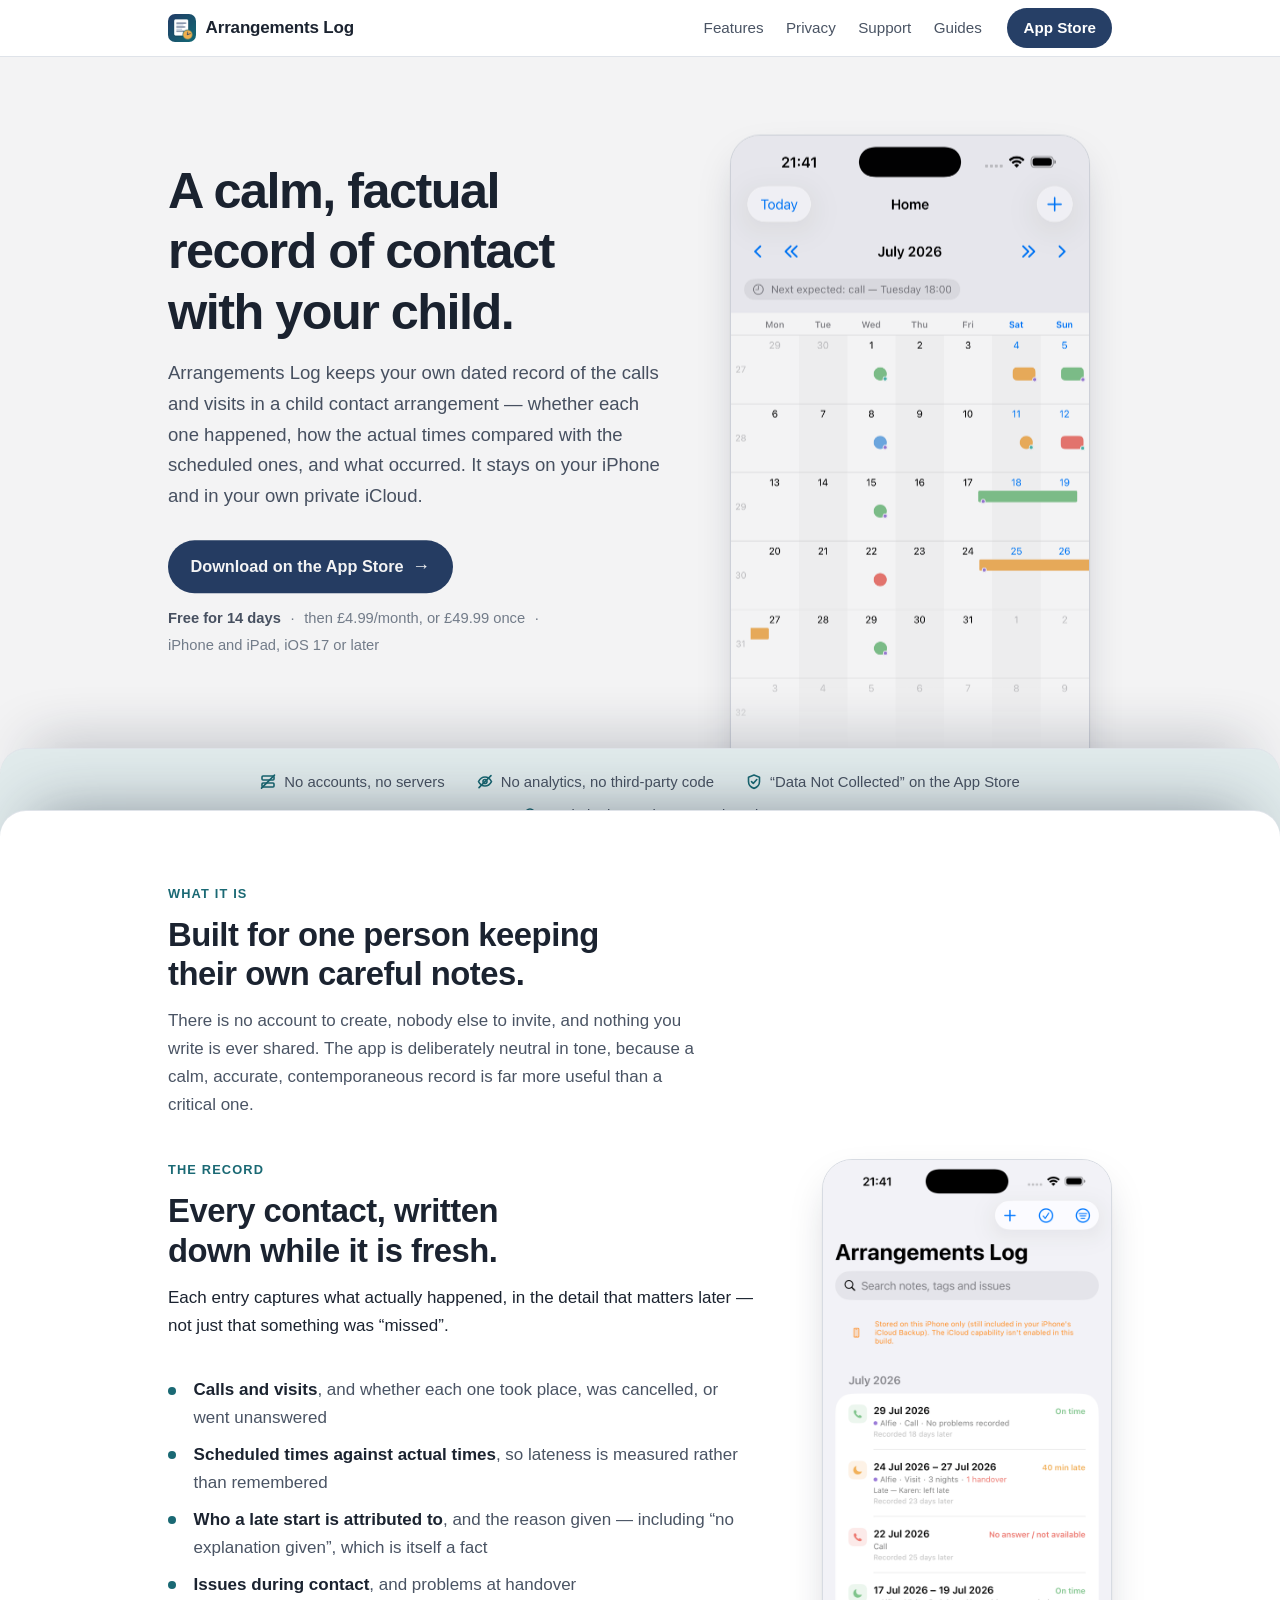
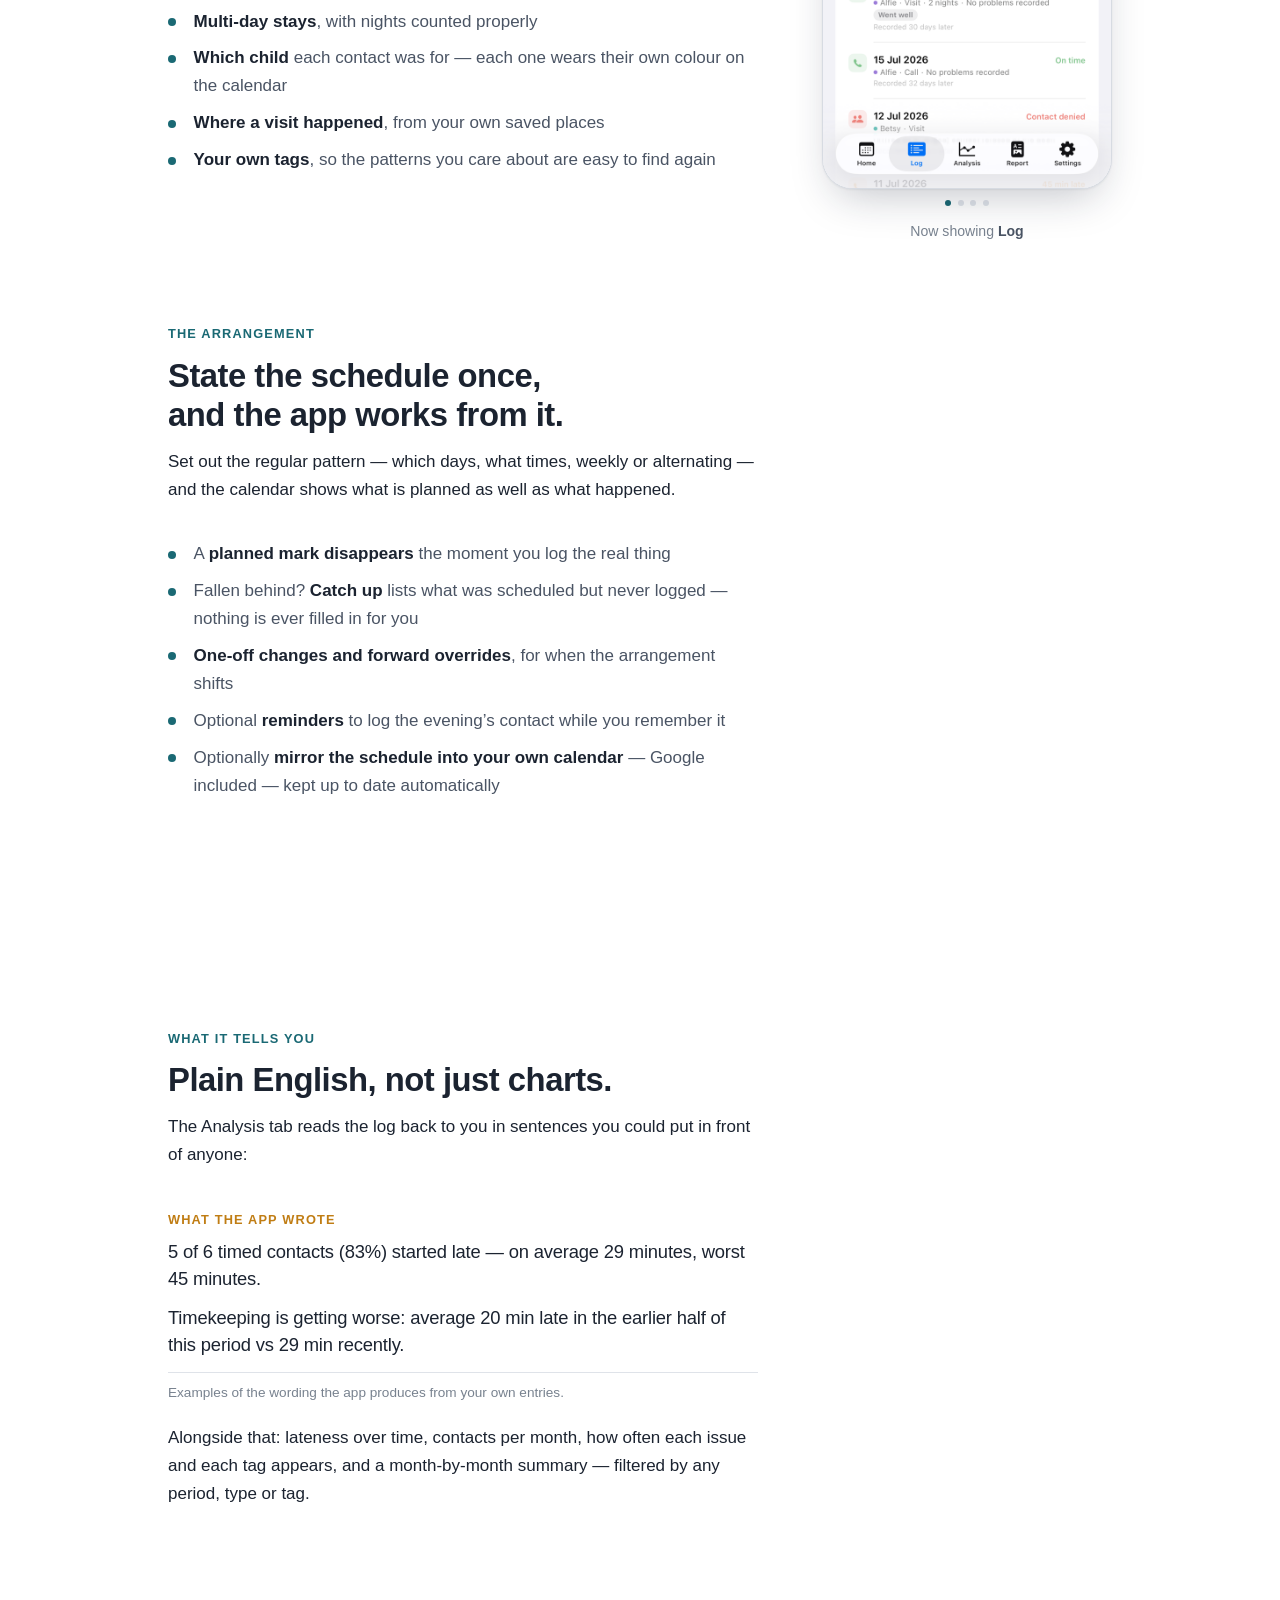
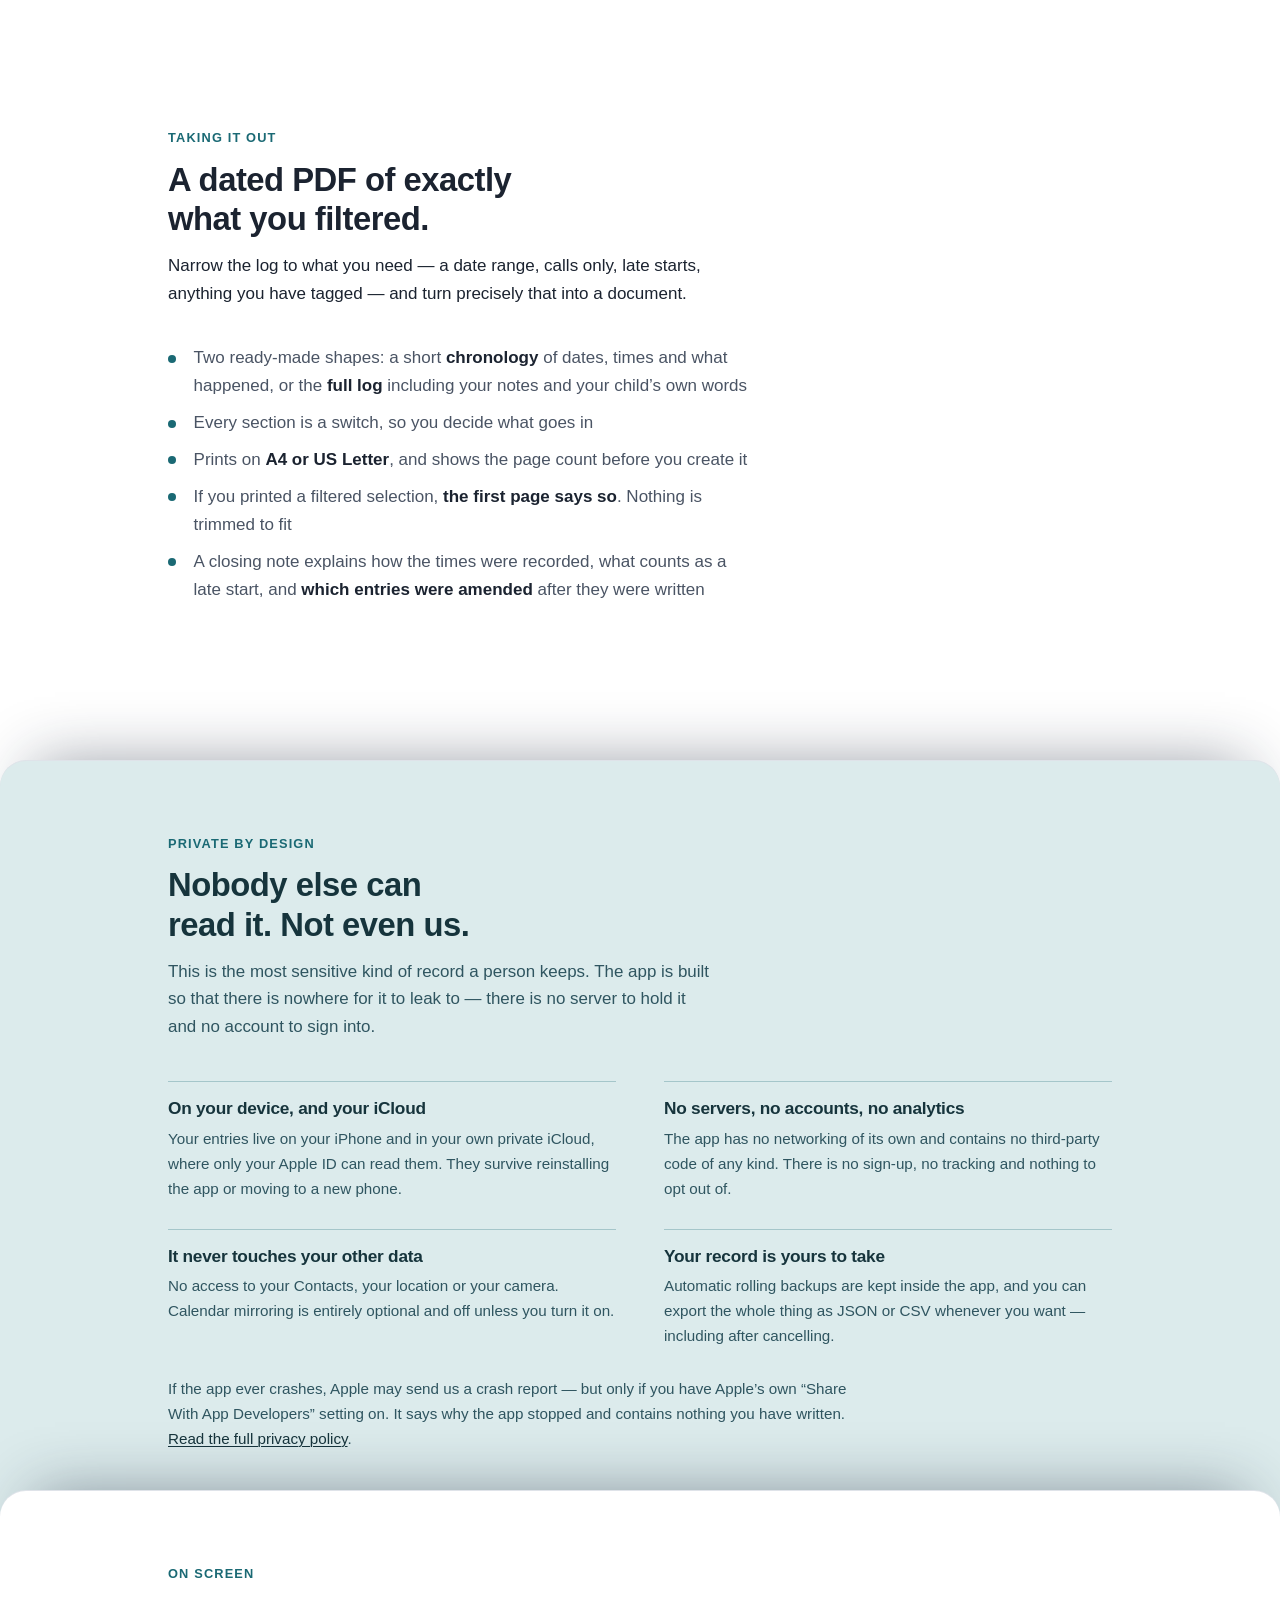
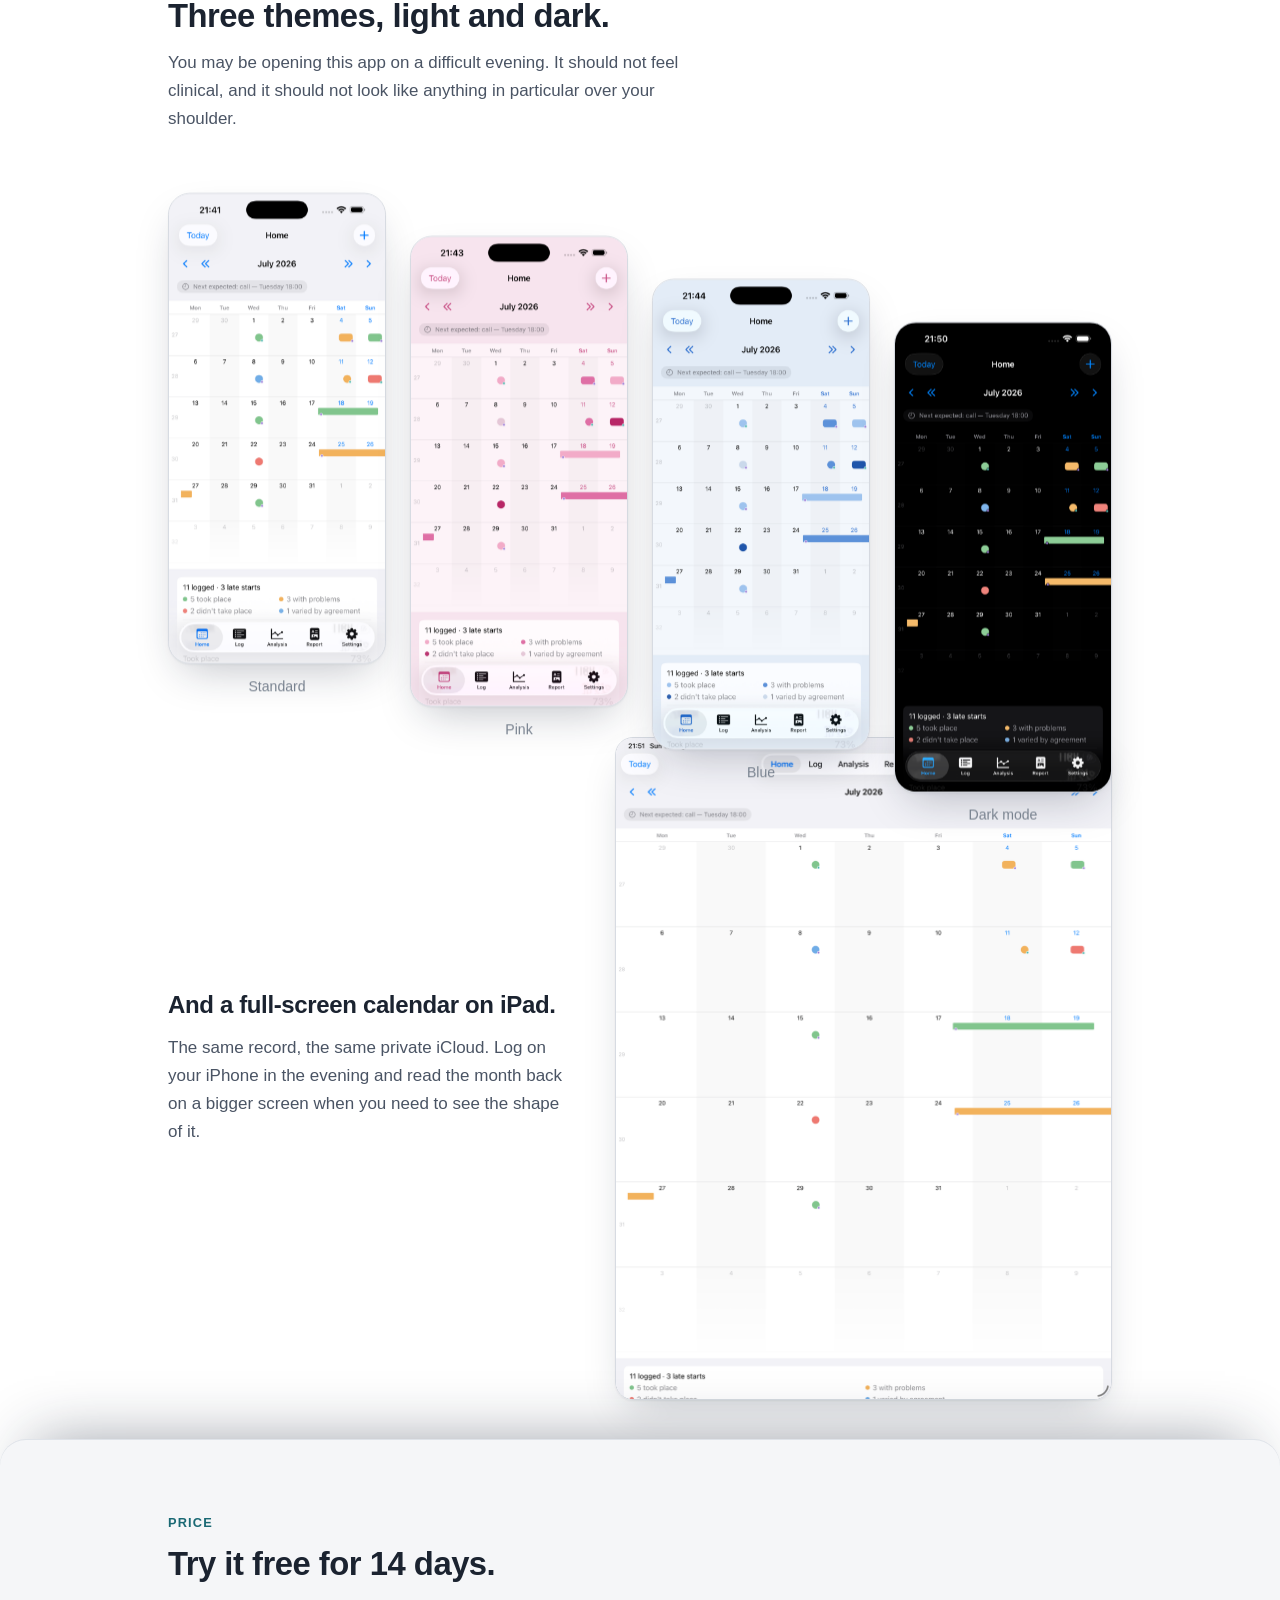
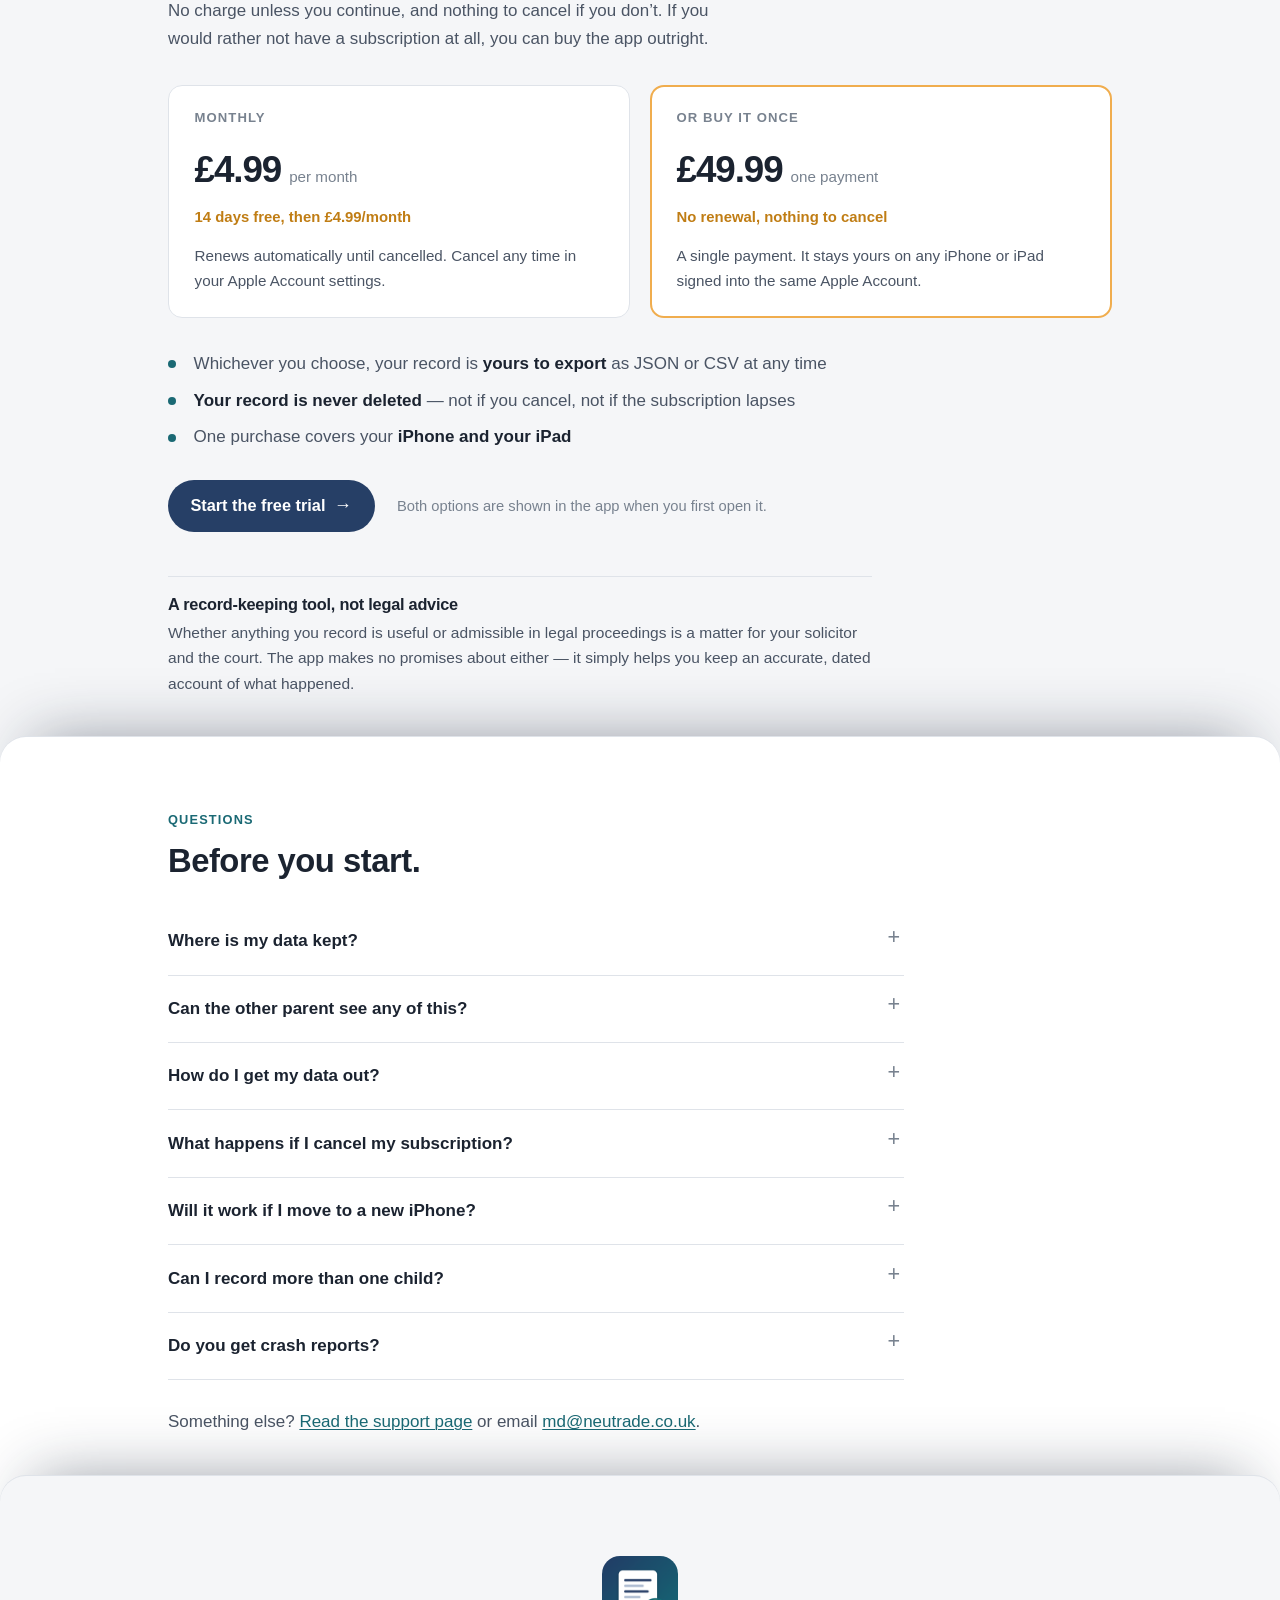
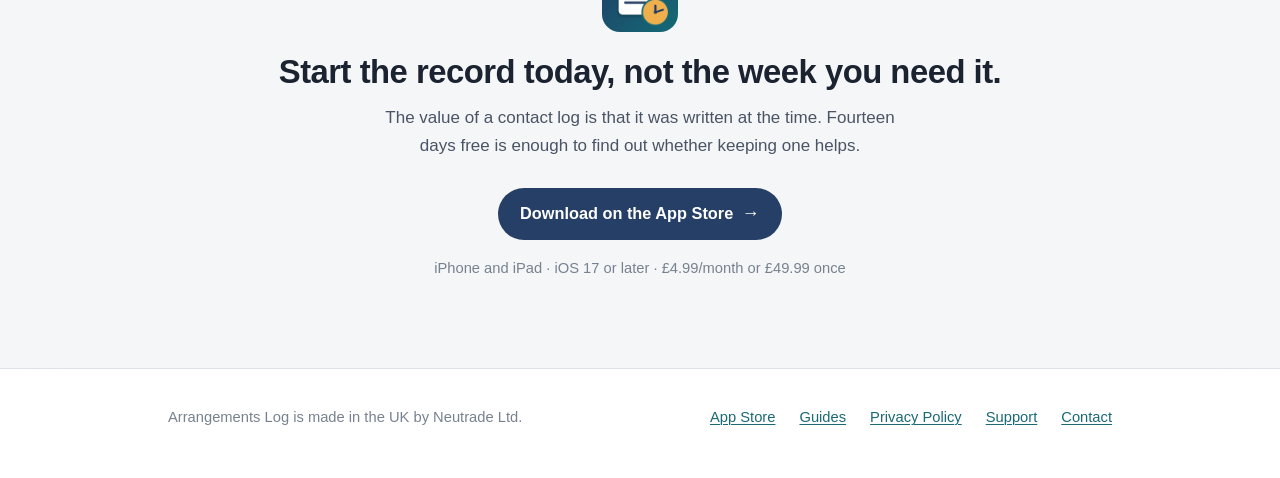
==== commit 5a8cb5eb: "Guides: add the section and the contact-record guide A new /guides/ section, starting with the refer" ====
--- a/index.html
+++ b/index.html
@@ -61,6 +61,7 @@
       <a class="hide-sm" href="#what-you-record">Features</a>
       <a class="hide-sm" href="#privacy">Privacy</a>
       <a class="hide-sm" href="#faq">Support</a>
+      <a class="hide-sm" href="guides/">Guides</a>
       <a class="btn btn-sm" href="https://apps.apple.com/gb/app/arrangements-log/id6794839974">App&nbsp;Store</a>
     </nav>
   </div>
@@ -142,7 +143,7 @@
         <div class="rail">
           <div class="step" data-screen="0">
             <p class="eyebrow">The record</p>
-            <div class="step-shot"><img src="assets/log.png" width="660" height="1434" loading="lazy"
+            <div class="step-shot"><img src="assets/log-crop.png" width="660" height="950" loading="lazy"
                  alt="The Log tab: a list of dated entries, each showing the type of contact, its outcome, and how the actual times compared with the scheduled ones."></div>
             <h2>Every contact, written down while it is fresh.</h2>
             <p>
@@ -163,7 +164,7 @@
 
           <div class="step" data-screen="1">
             <p class="eyebrow">The arrangement</p>
-            <div class="step-shot"><img src="assets/settings.png" width="660" height="1434" loading="lazy"
+            <div class="step-shot"><img src="assets/settings-crop.png" width="660" height="950" loading="lazy"
                  alt="The Settings tab, where the regular schedule, reminders, themes and other preferences are configured."></div>
             <h2>State the schedule once, and the app works from it.</h2>
             <p>
@@ -181,7 +182,7 @@
 
           <div class="step" data-screen="2">
             <p class="eyebrow">What it tells you</p>
-            <div class="step-shot"><img src="assets/analysis.png" width="660" height="1434" loading="lazy"
+            <div class="step-shot"><img src="assets/analysis-crop.png" width="660" height="950" loading="lazy"
                  alt="The Analysis tab showing tiles for contacts logged, contacts that did not take place, late starts, contact issues, handover problems and nights, followed by a What the data shows section written in plain sentences."></div>
             <h2>Plain English, not just charts.</h2>
             <p>
@@ -203,7 +204,7 @@
 
           <div class="step" data-screen="3">
             <p class="eyebrow">Taking it out</p>
-            <div class="step-shot"><img src="assets/report.png" width="660" height="1434" loading="lazy"
+            <div class="step-shot"><img src="assets/report-crop.png" width="660" height="950" loading="lazy"
                  alt="The Report tab: a builder with a choice of chronology or full log, switches for what goes in, a date range, and a live page count."></div>
             <h2>A dated PDF of exactly what you filtered.</h2>
             <p>
@@ -501,6 +502,7 @@
     <span>Arrangements Log is made in the UK by Neutrade Ltd.</span>
     <nav aria-label="Footer">
       <a href="https://apps.apple.com/gb/app/arrangements-log/id6794839974">App Store</a>
+      <a href="guides/">Guides</a>
       <a href="privacy.html">Privacy Policy</a>
       <a href="support.html">Support</a>
       <a href="mailto:md@neutrade.co.uk">Contact</a>
--- a/style.css
+++ b/style.css
@@ -176,7 +176,10 @@
   .hero { padding: 2.75rem 0 2.5rem; }
   .hero-grid { grid-template-columns: 1fr; gap: 2.25rem; }
   .hero-copy { padding-top: 0; }
-  .hero-shot { max-width: 250px; margin-bottom: -13rem; }
+  /* the deep bleed under the strip only works with the height a desktop
+     hero has to spare; on a phone screen it hid the app, so it only
+     peeks out here, just enough for the stacking shadow to register */
+  .hero-shot { max-width: 280px; margin-bottom: -2rem; }
 }
 /* on phones the hero reads better centred, button and note included */
 @media (max-width: 640px) {
@@ -260,13 +263,19 @@
   .section-lead { margin-bottom: 1.5rem; }
   .stage-wrap { grid-template-columns: 1fr; gap: 1.5rem; }
   .stage { display: none; }
+  /* a zoomed-in crop of the screen's top, not the full screenshot shrunk
+     down — legible at phone width, faded out at the bottom instead of a
+     hard cut since it isn't the whole screen */
   .step-shot {
-    display: block; width: 120px; margin: 0 auto 1.1rem; aspect-ratio: 660 / 1434;
-    border-radius: 22px; overflow: hidden; border: 1px solid var(--shot-frame);
+    display: block; width: 78%; max-width: 260px; margin: 0 auto 1.1rem;
+    aspect-ratio: 660 / 950; border-radius: 20px 20px 0 0; overflow: hidden;
+    border: 1px solid var(--shot-frame); border-bottom: none;
     background: var(--bg-soft);
     box-shadow: 0 1px 2px rgba(20,30,50,.06), 0 12px 28px -12px rgba(20,30,50,.28);
+    -webkit-mask-image: linear-gradient(to bottom, #000 82%, transparent 100%);
+    mask-image: linear-gradient(to bottom, #000 82%, transparent 100%);
   }
-  .step-shot img { width: 100%; height: 100%; object-fit: cover; display: block; }
+  .step-shot img { width: 100%; height: 100%; object-fit: cover; object-position: top; display: block; }
   .step { min-height: auto; padding: 1.75rem 0; }
   .step:first-child { min-height: auto; }
 }
@@ -451,3 +460,35 @@
 }
 .doc .card p { color: var(--ink); margin: 0; }
 .doc .back { display: inline-block; margin-top: 2.5rem; font-size: .95rem; }
+
+/* ---- Guides: long-form reference pages built on .doc ---- */
+.doc .meta { color: var(--ink-faint); font-size: .9rem; margin: .25rem 0 2rem; }
+.doc h2 { font-size: 1.35rem; margin: 2.75rem 0 .75rem; letter-spacing: -0.01em; }
+.doc h3 { font-size: 1.05rem; margin: 1.75rem 0 .4rem; }
+.doc ul, .doc ol { color: var(--ink-soft); padding-left: 1.25rem; margin: 0 0 1rem; }
+.doc li { margin: 0 0 .45rem; }
+.doc li::marker { color: var(--ink-faint); }
+.doc .answer { border-left: 3px solid var(--teal); padding: .1rem 0 .1rem 1.1rem; margin: 0 0 2rem; }
+.doc .answer p { color: var(--ink); }
+.doc blockquote { margin: 1rem 0 1.25rem; padding: .85rem 1.15rem; background: var(--bg-soft);
+  border: 1px solid var(--line); border-radius: var(--radius); color: var(--ink); font-size: .97rem; }
+.doc blockquote p { color: var(--ink); margin: 0 0 .4rem; }
+.doc blockquote cite { display: block; font-style: normal; font-size: .85rem; color: var(--ink-faint); margin-top: .35rem; }
+.doc .note { background: var(--band); color: var(--band-ink); border-radius: var(--radius); padding: 1.15rem 1.35rem; margin: 1.5rem 0 2rem; }
+.doc .note p, .doc .note li { color: var(--band-ink); }
+.doc .note a { color: var(--band-ink); text-decoration: underline; }
+.doc .note .eyebrow { color: var(--band-soft); margin-bottom: .35rem; }
+.doc .sources { font-size: .9rem; }
+.doc .sources li { margin-bottom: .6rem; }
+.doc .toc { background: var(--bg-soft); border: 1px solid var(--line); border-radius: var(--radius);
+  padding: 1rem 1.25rem; margin: 0 0 2.25rem; }
+.doc .toc ol { margin: 0; }
+.doc .toc a { text-decoration: none; }
+.doc .toc a:hover { text-decoration: underline; }
+.doc .disclaimer { border-top: 1px solid var(--line); padding-top: 1.25rem; margin-top: 3rem; font-size: .9rem; color: var(--ink-faint); }
+.doc .disclaimer p { color: var(--ink-faint); }
+.guide-list { list-style: none; padding: 0; margin: 0; }
+.guide-list li { border: 1px solid var(--line); border-radius: var(--radius); padding: 1.15rem 1.35rem; margin: 0 0 1rem; }
+.guide-list h2 { margin: 0 0 .35rem; font-size: 1.15rem; }
+.guide-list p { margin: 0; }
+.guide-list .when { color: var(--ink-faint); font-size: .85rem; margin-top: .5rem; }
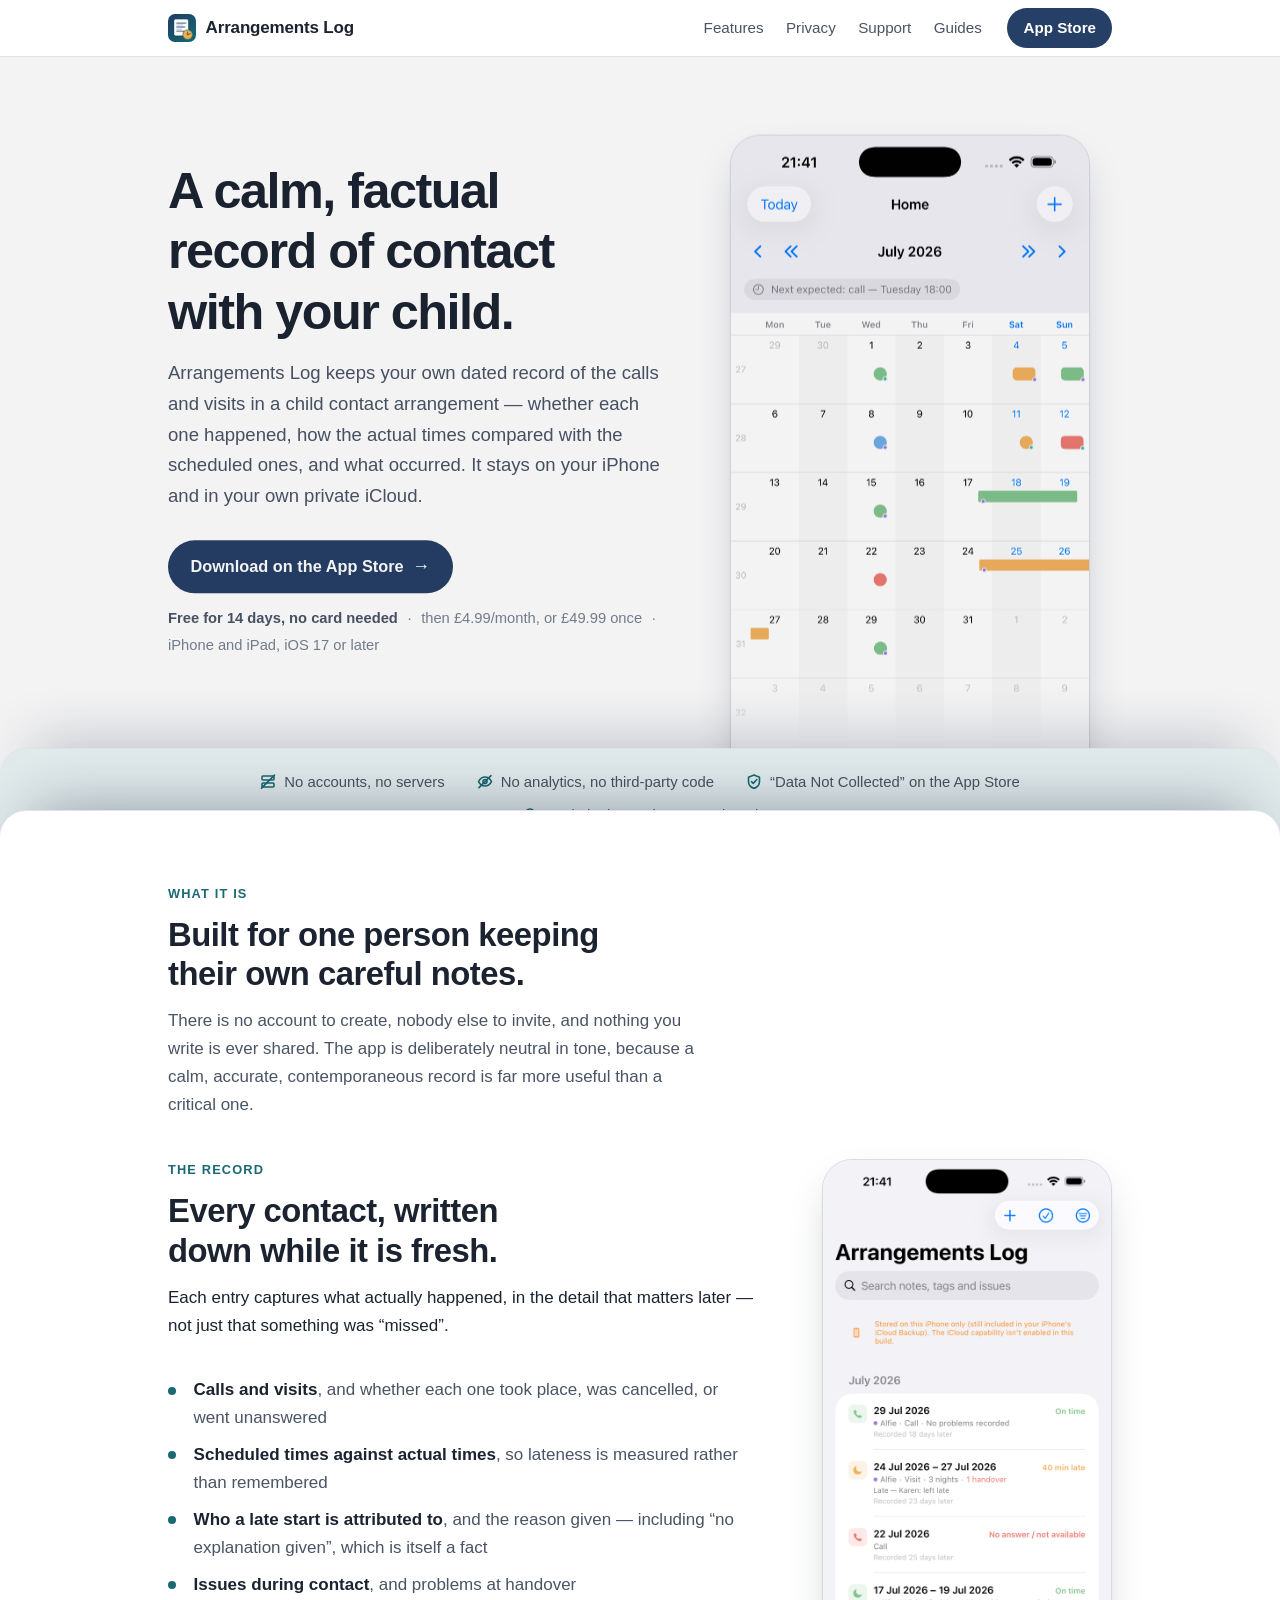
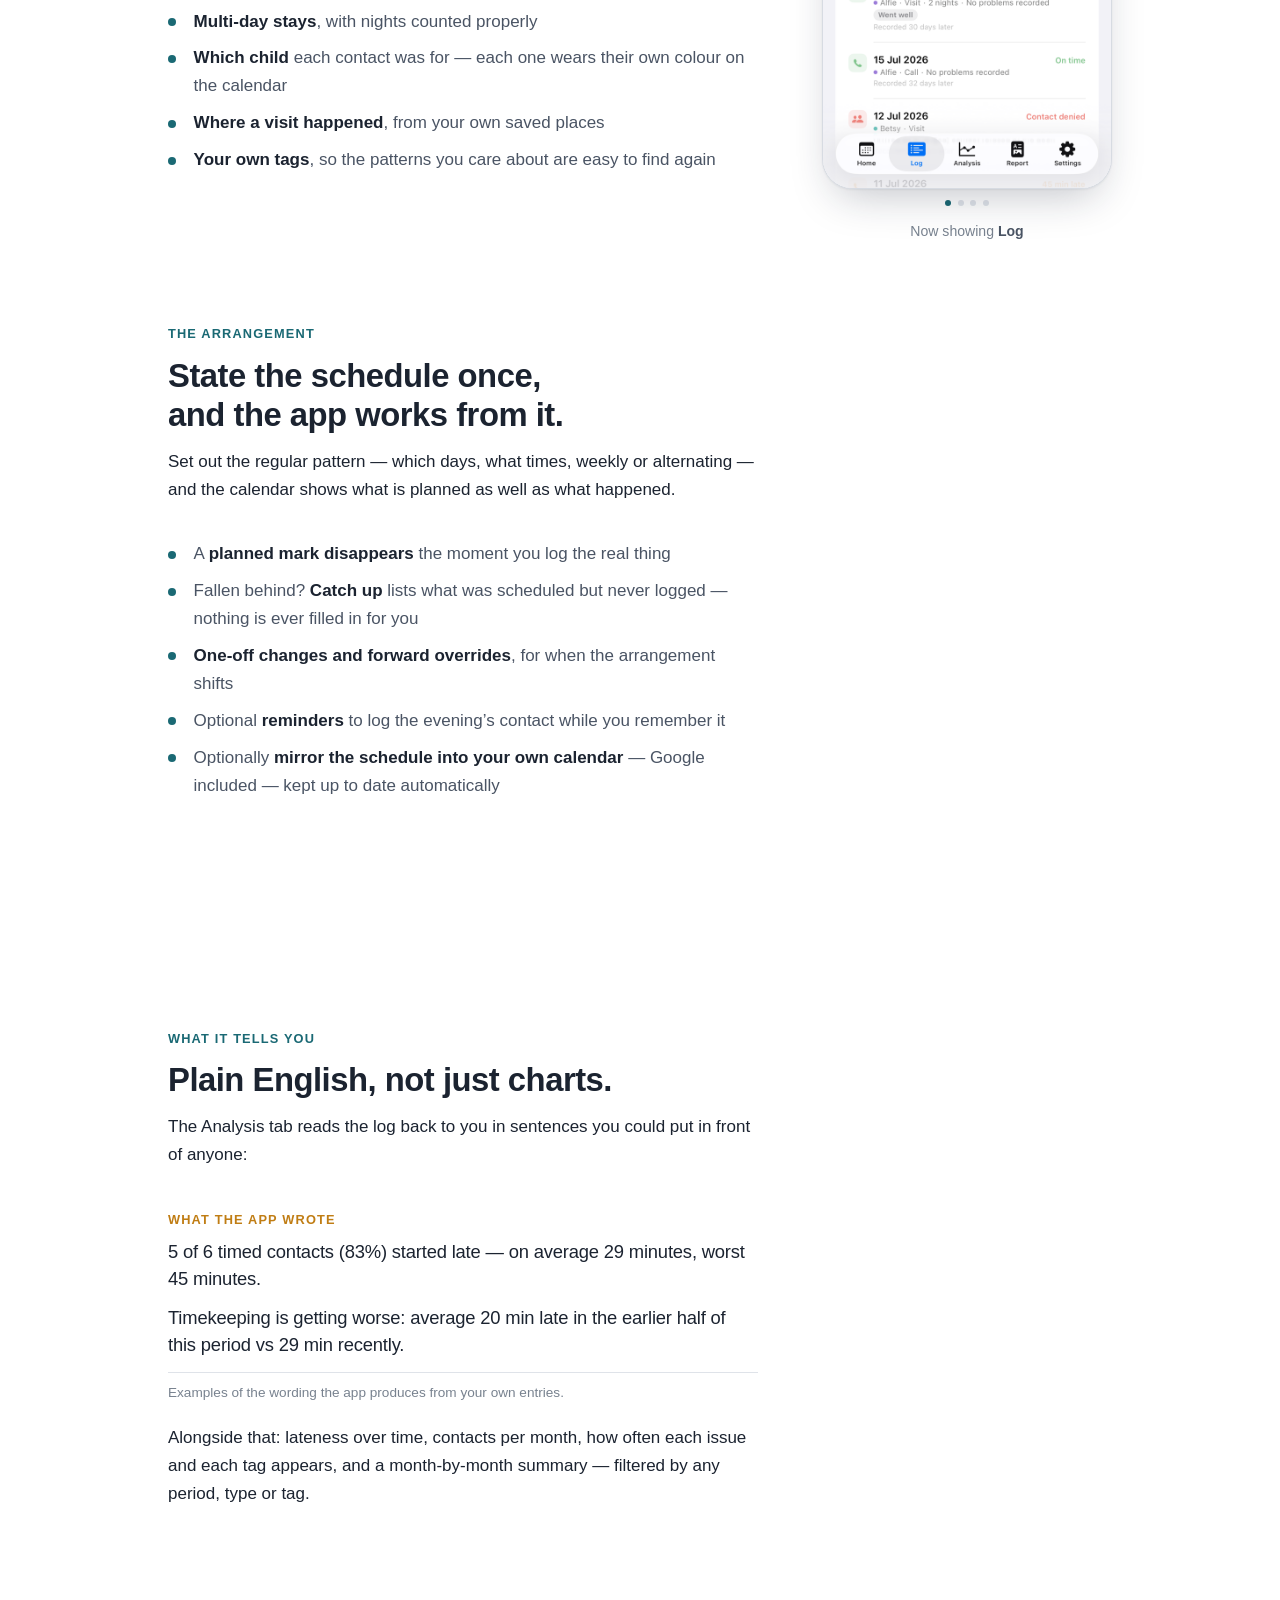
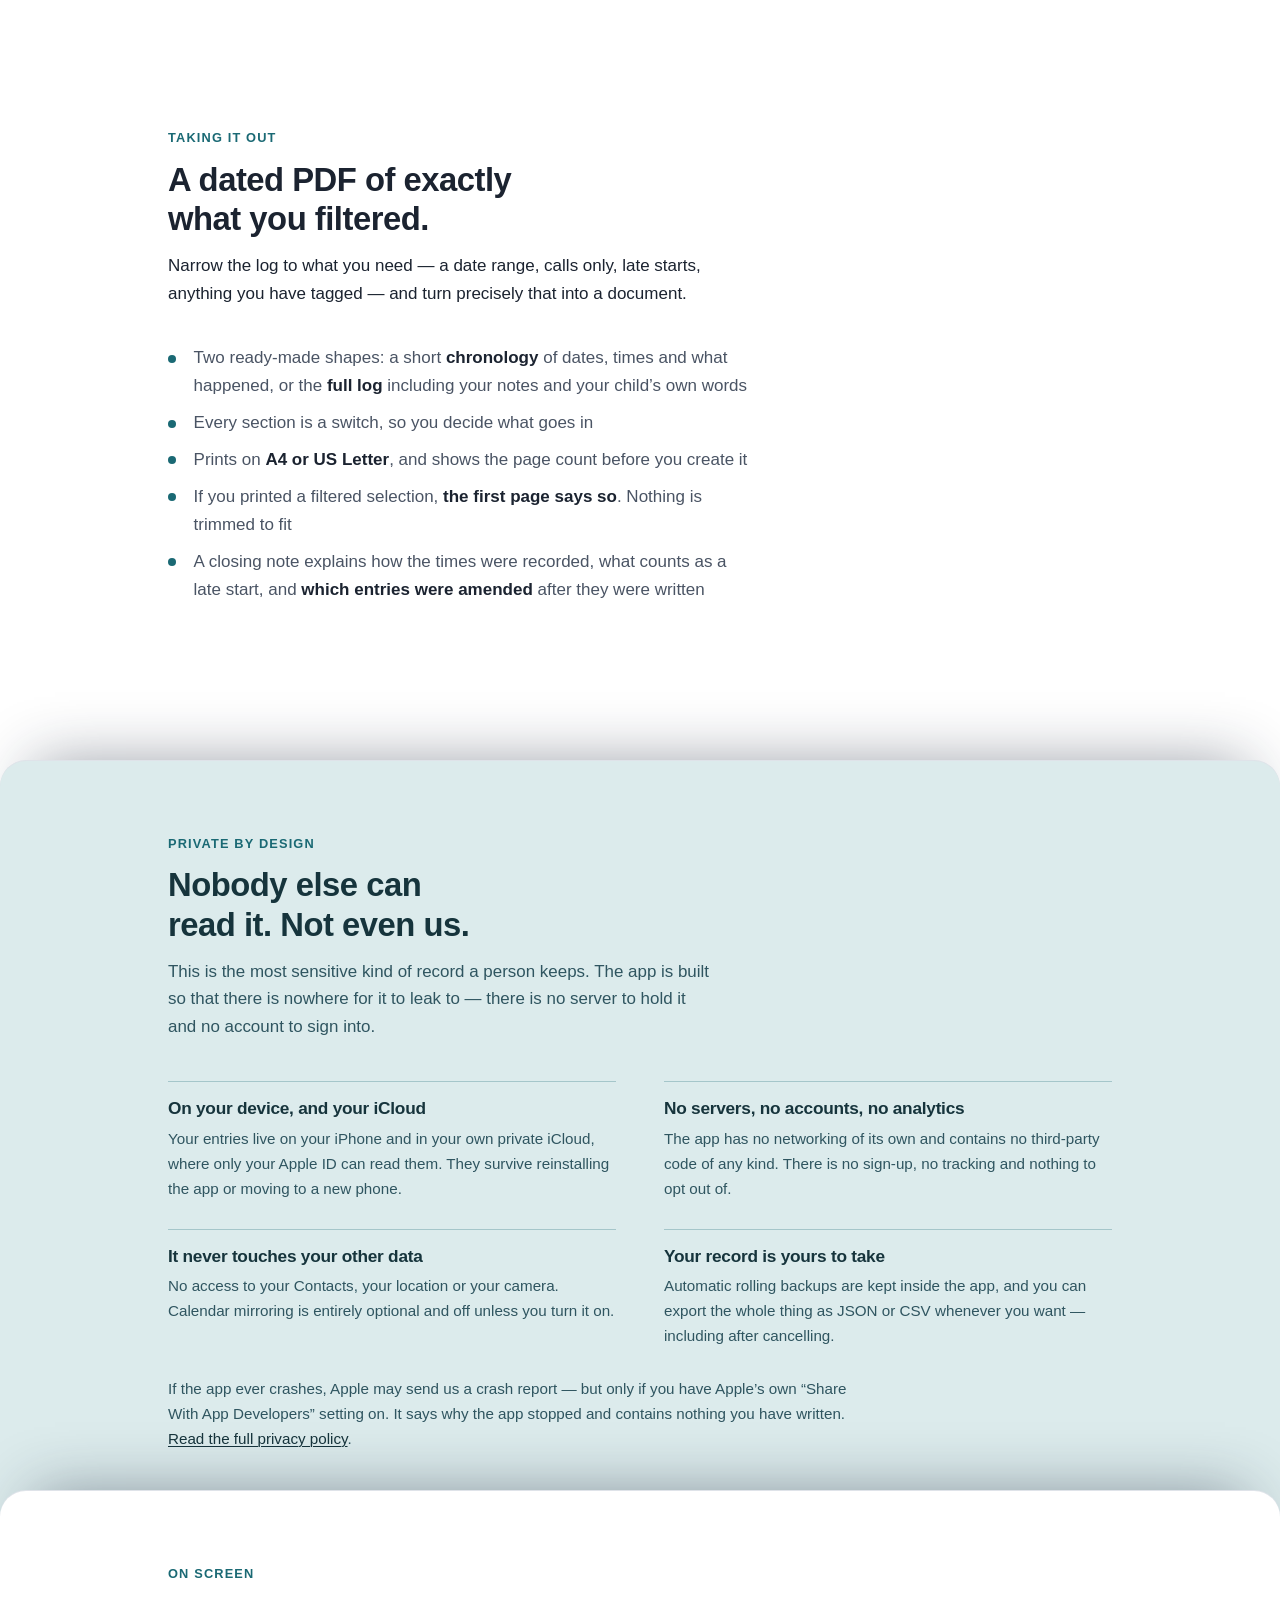
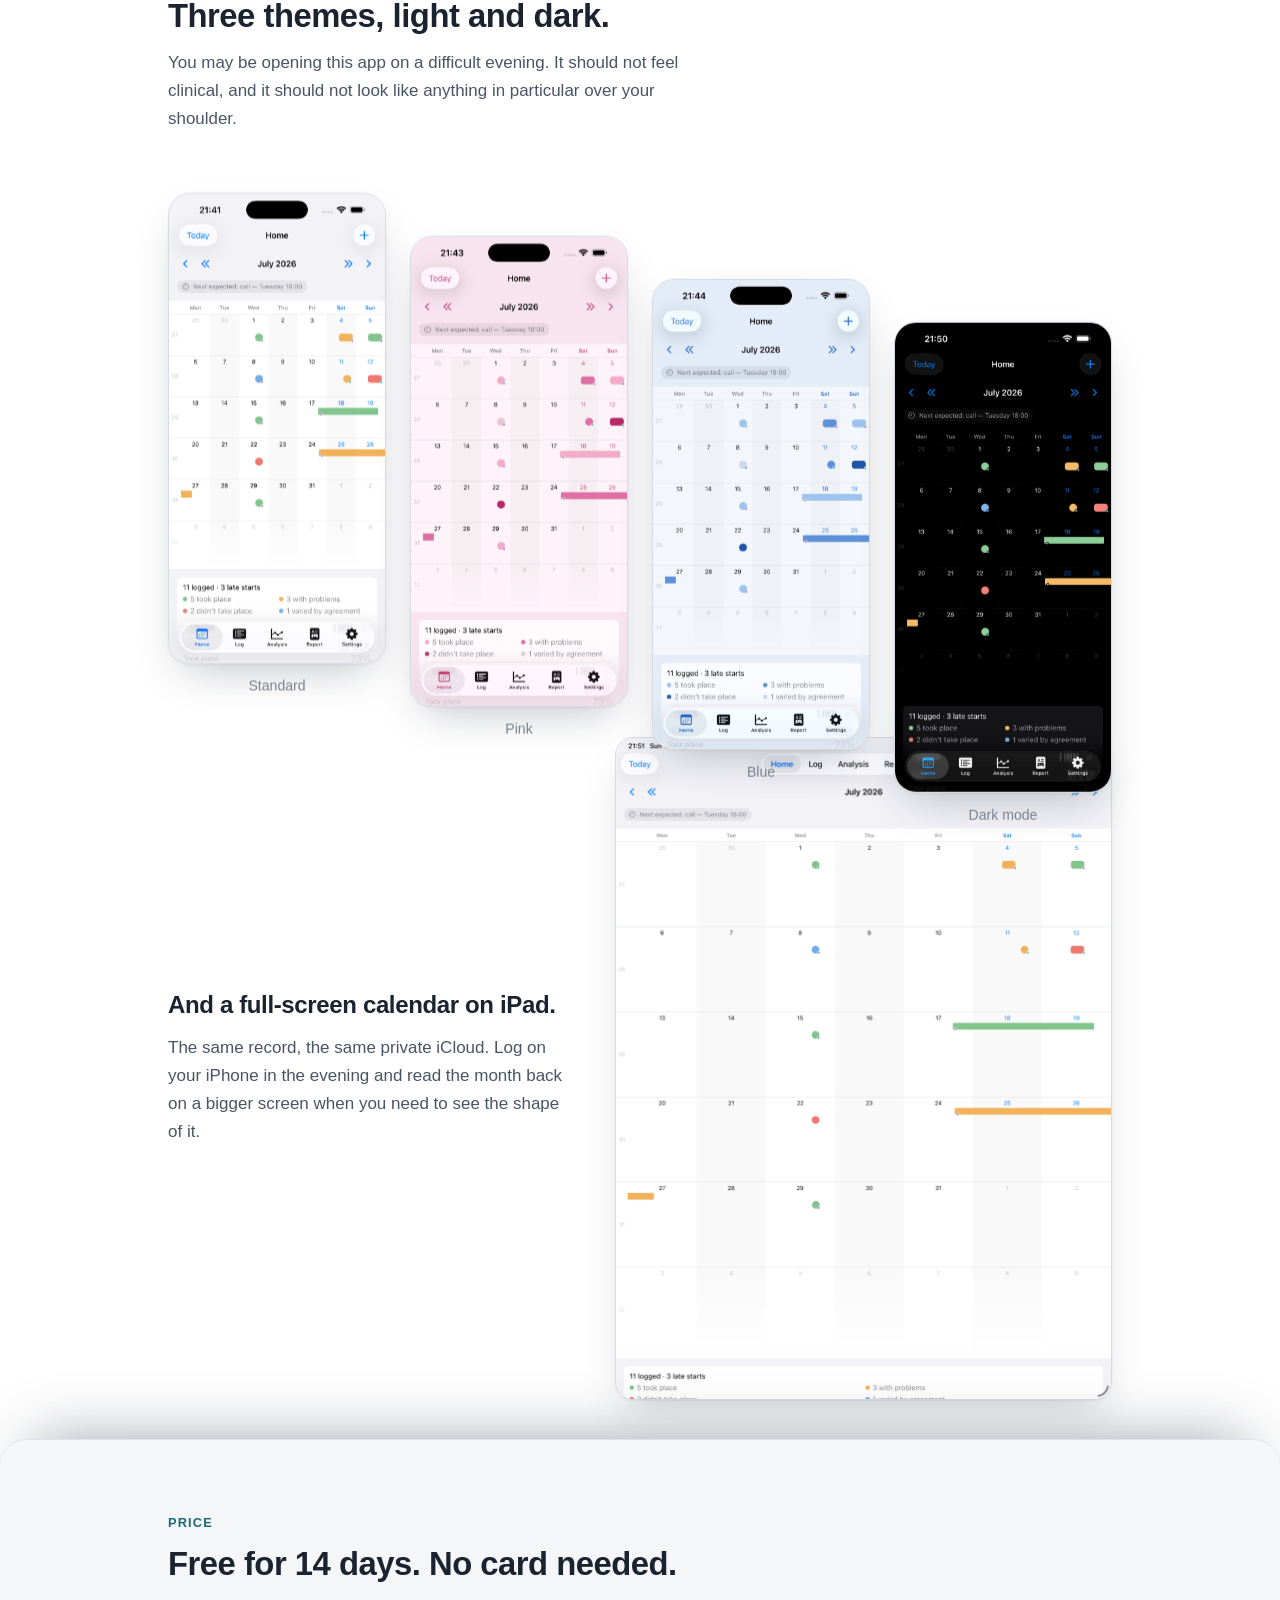
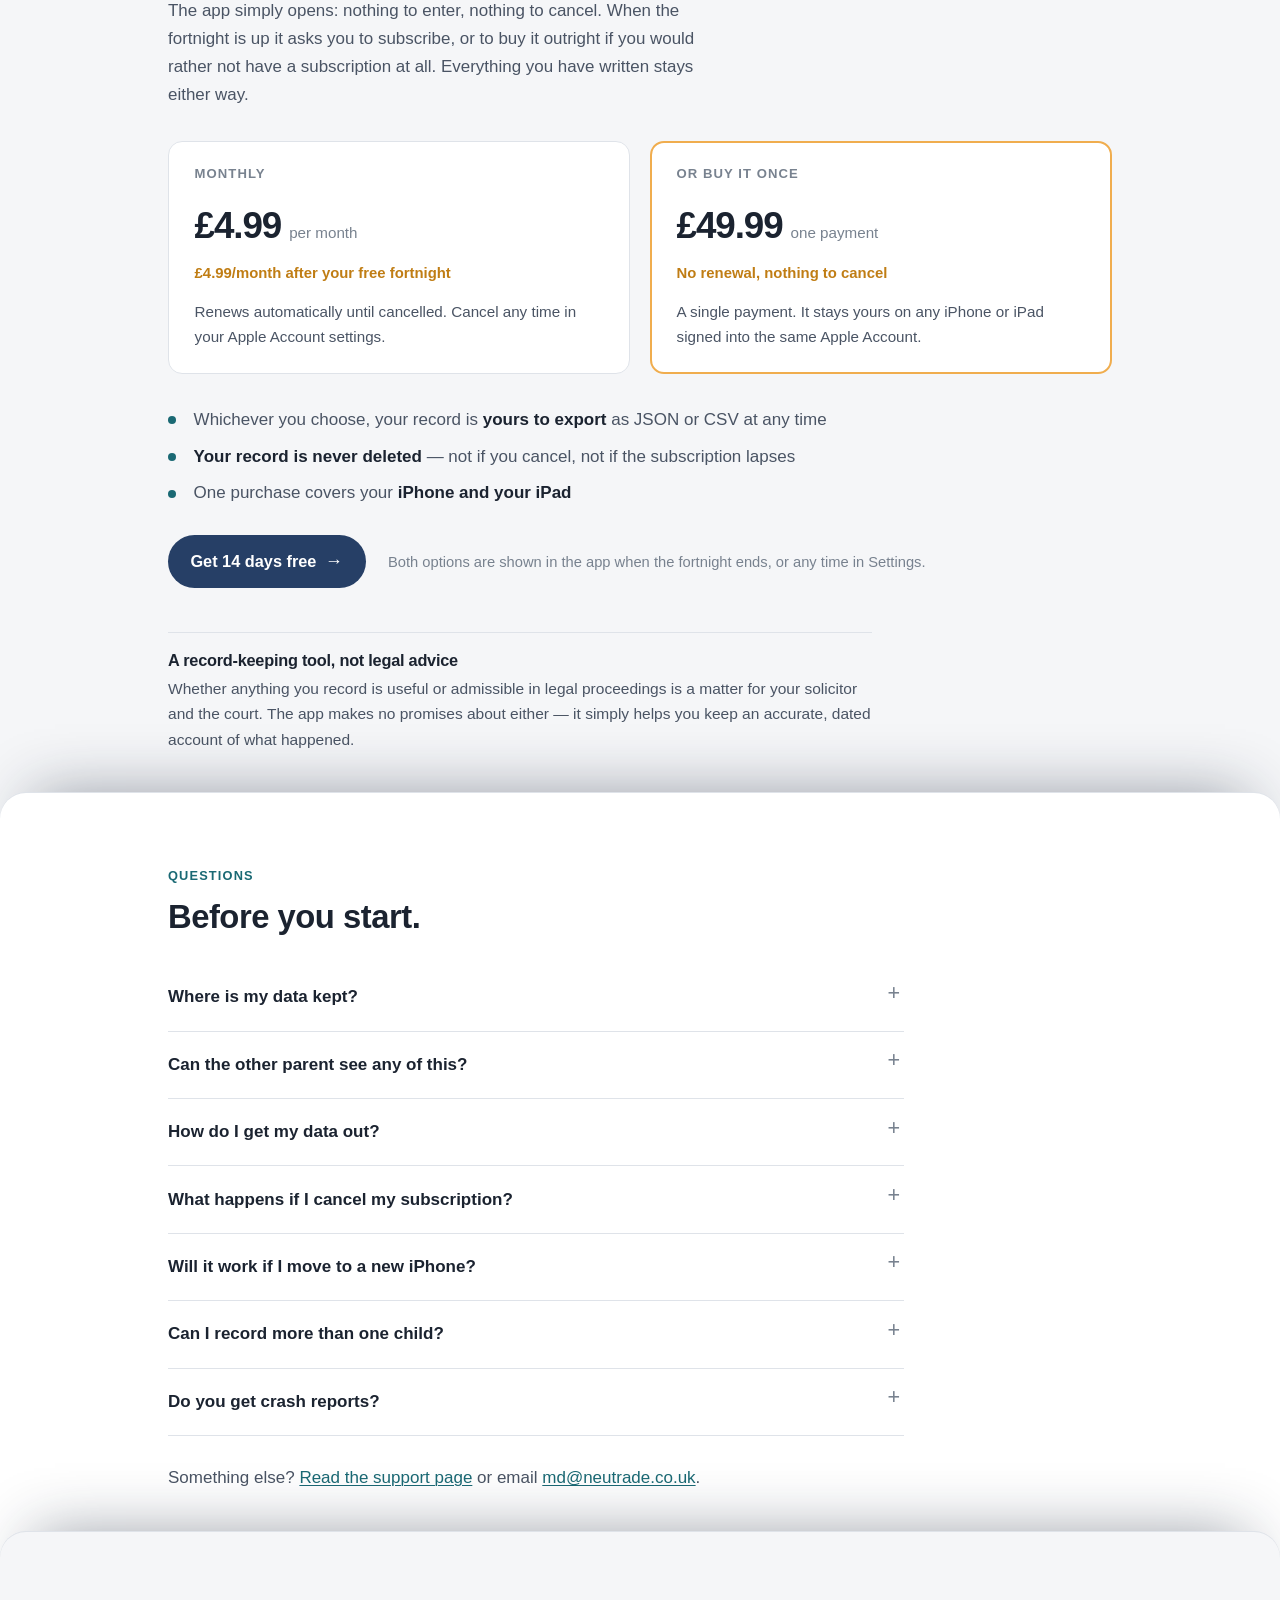
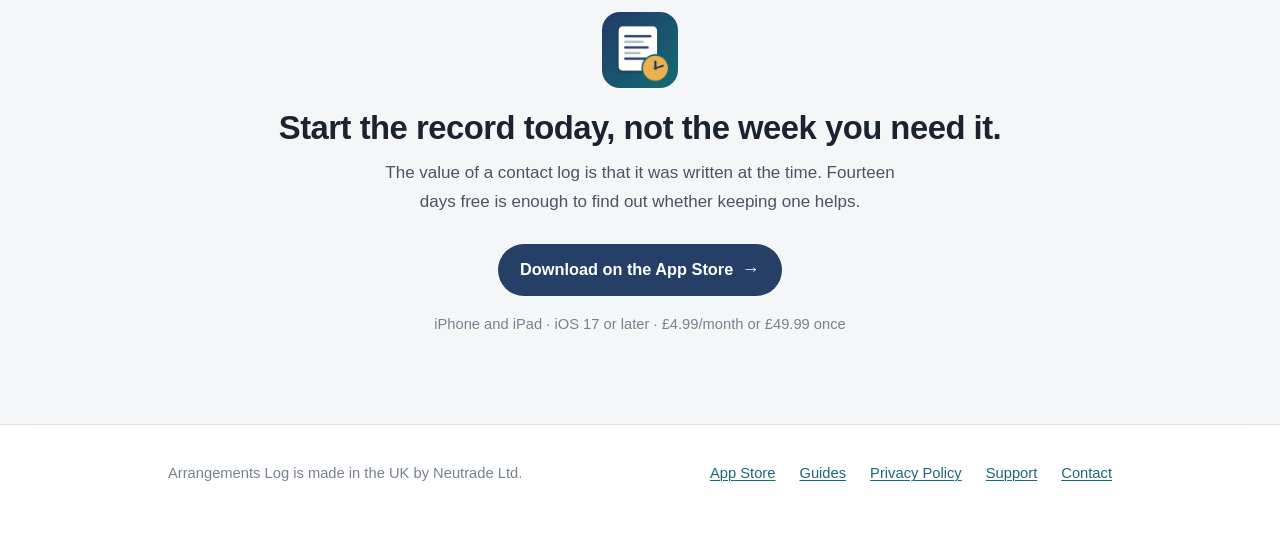
==== commit ddb7c5c6: "Pricing copy: free for 14 days, no card needed Matches app 1.2 (submitted 16 Sept 2026): the app ope" ====
--- a/index.html
+++ b/index.html
@@ -34,7 +34,7 @@
       "@type": "Offer",
       "price": "4.99",
       "priceCurrency": "GBP",
-      "description": "Monthly subscription after a 14-day free trial"
+      "description": "Monthly subscription after 14 days free, with no card needed"
     },
     {
       "@type": "Offer",
@@ -85,7 +85,7 @@
             Download on the App&nbsp;Store <span class="arrow" aria-hidden="true">&rarr;</span>
           </a>
           <p class="facts">
-            <b>Free for 14 days</b> <span aria-hidden="true">·</span>
+            <b>Free for 14 days, no card needed</b> <span aria-hidden="true">·</span>
             <span>then £4.99/month, or £49.99 once</span> <span aria-hidden="true">·</span>
             <span>iPhone and iPad, iOS&nbsp;17 or later</span>
           </p>
@@ -353,10 +353,11 @@
     <div class="wrap">
       <div class="measure">
         <p class="eyebrow">Price</p>
-        <h2>Try it free for 14 days.</h2>
+        <h2>Free for 14 days. No card needed.</h2>
         <p class="section-intro">
-          No charge unless you continue, and nothing to cancel if you don’t. If you
-          would rather not have a subscription at all, you can buy the app outright.
+          The app simply opens: nothing to enter, nothing to cancel. When the fortnight
+          is up it asks you to subscribe, or to buy it outright if you would rather not
+          have a subscription at all. Everything you have written stays either way.
         </p>
       </div>
 
@@ -364,7 +365,7 @@
         <div class="plan">
           <h3>Monthly</h3>
           <p class="plan-price"><span class="amount">£4.99</span> <span class="per">per month</span></p>
-          <p class="plan-trial">14 days free, then £4.99/month</p>
+          <p class="plan-trial">£4.99/month after your free fortnight</p>
           <p class="plan-body">
             Renews automatically until cancelled. Cancel any time in your Apple
             Account settings.
@@ -389,9 +390,9 @@
 
       <div class="cta-row" style="margin-top:1.75rem">
         <a class="btn" href="https://apps.apple.com/gb/app/arrangements-log/id6794839974">
-          Start the free trial <span class="arrow" aria-hidden="true">&rarr;</span>
+          Get 14 days free <span class="arrow" aria-hidden="true">&rarr;</span>
         </a>
-        <span class="cta-note">Both options are shown in the app when you first open it.</span>
+        <span class="cta-note">Both options are shown in the app when the fortnight ends, or any time in Settings.</span>
       </div>
 
       <div class="note">
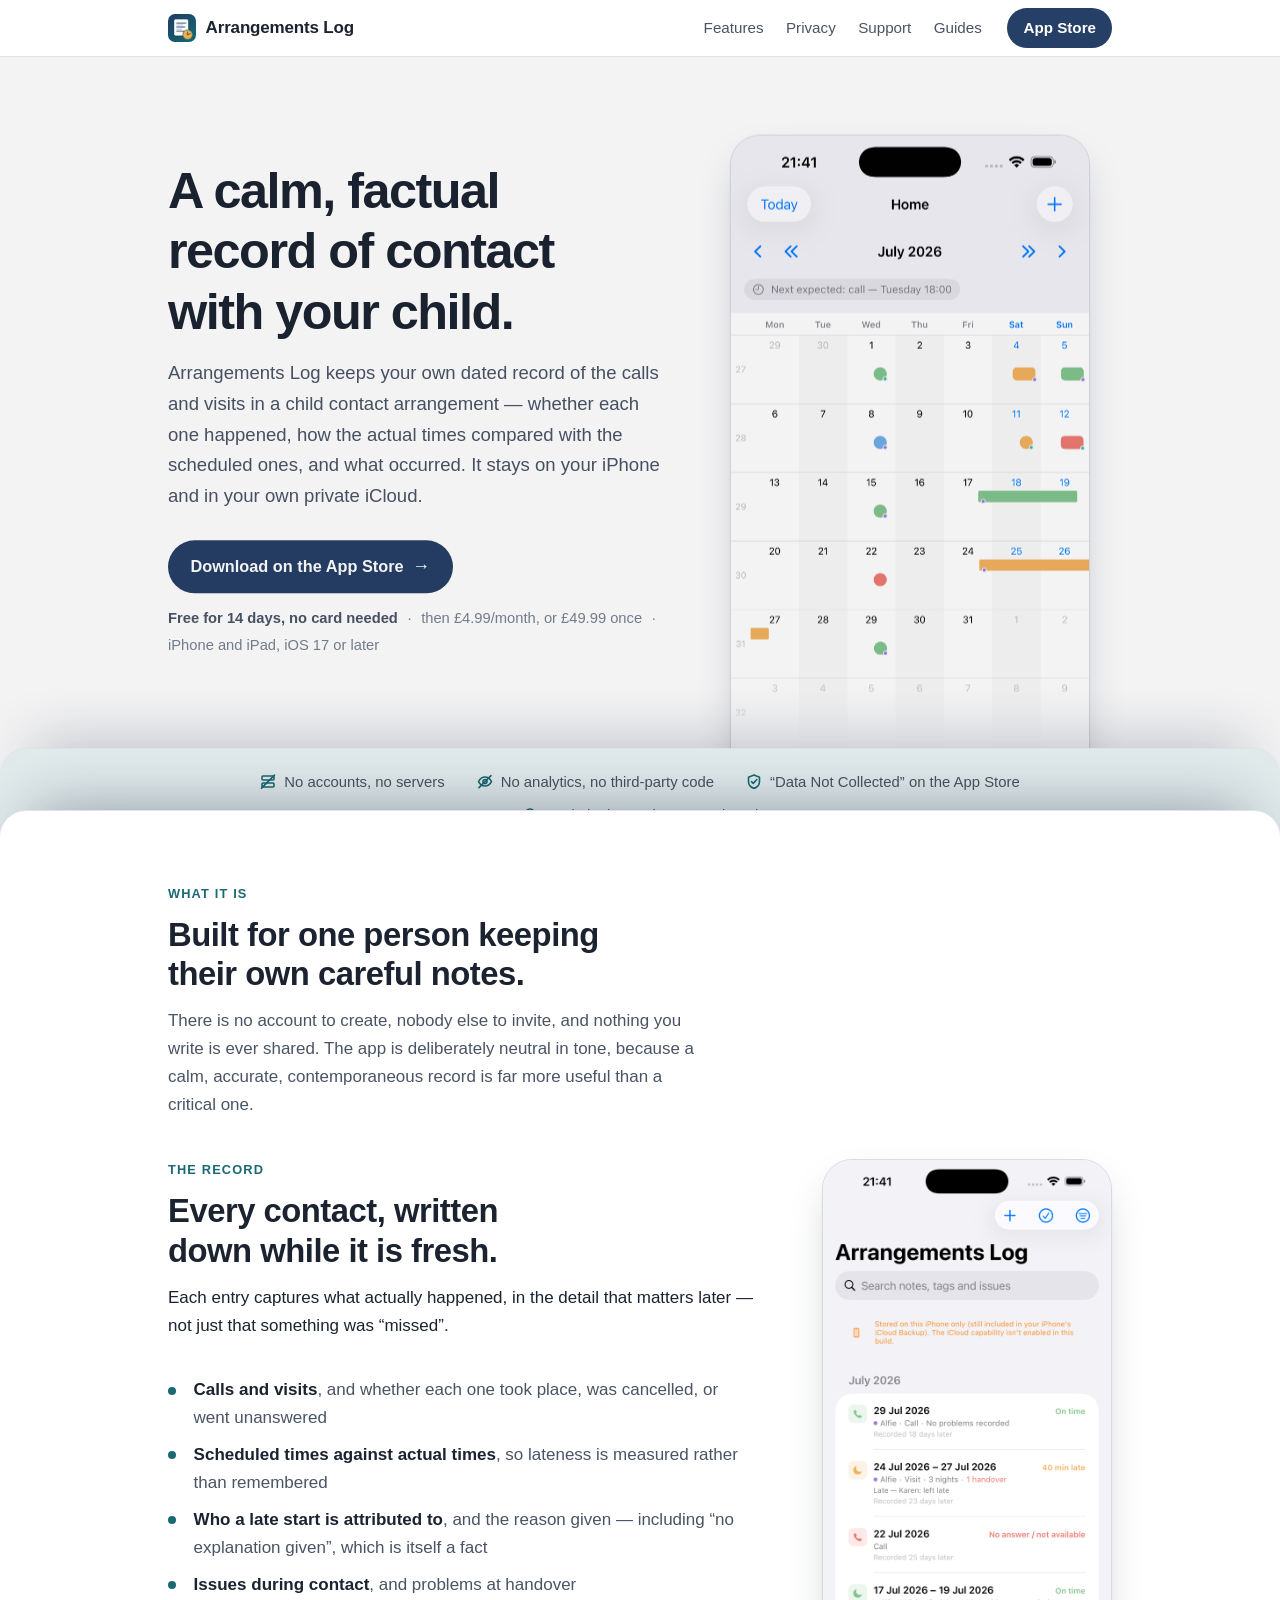
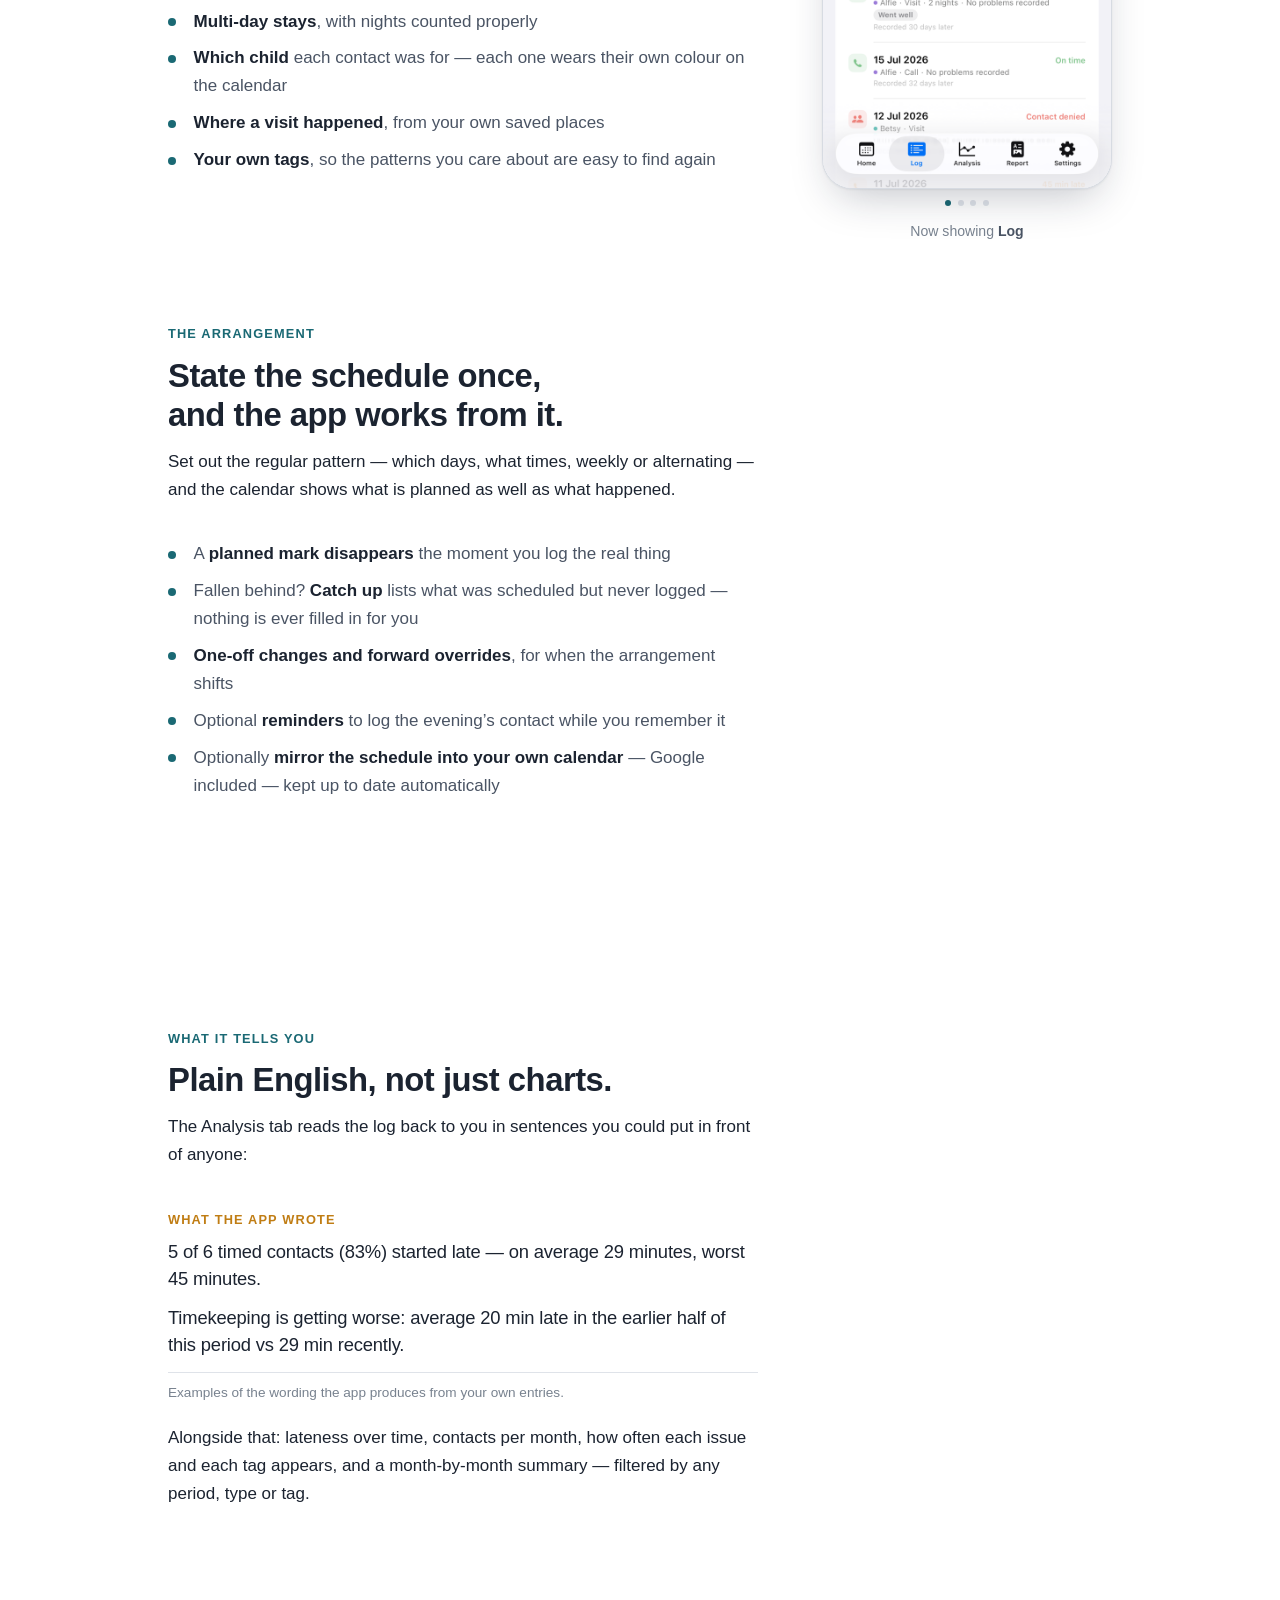
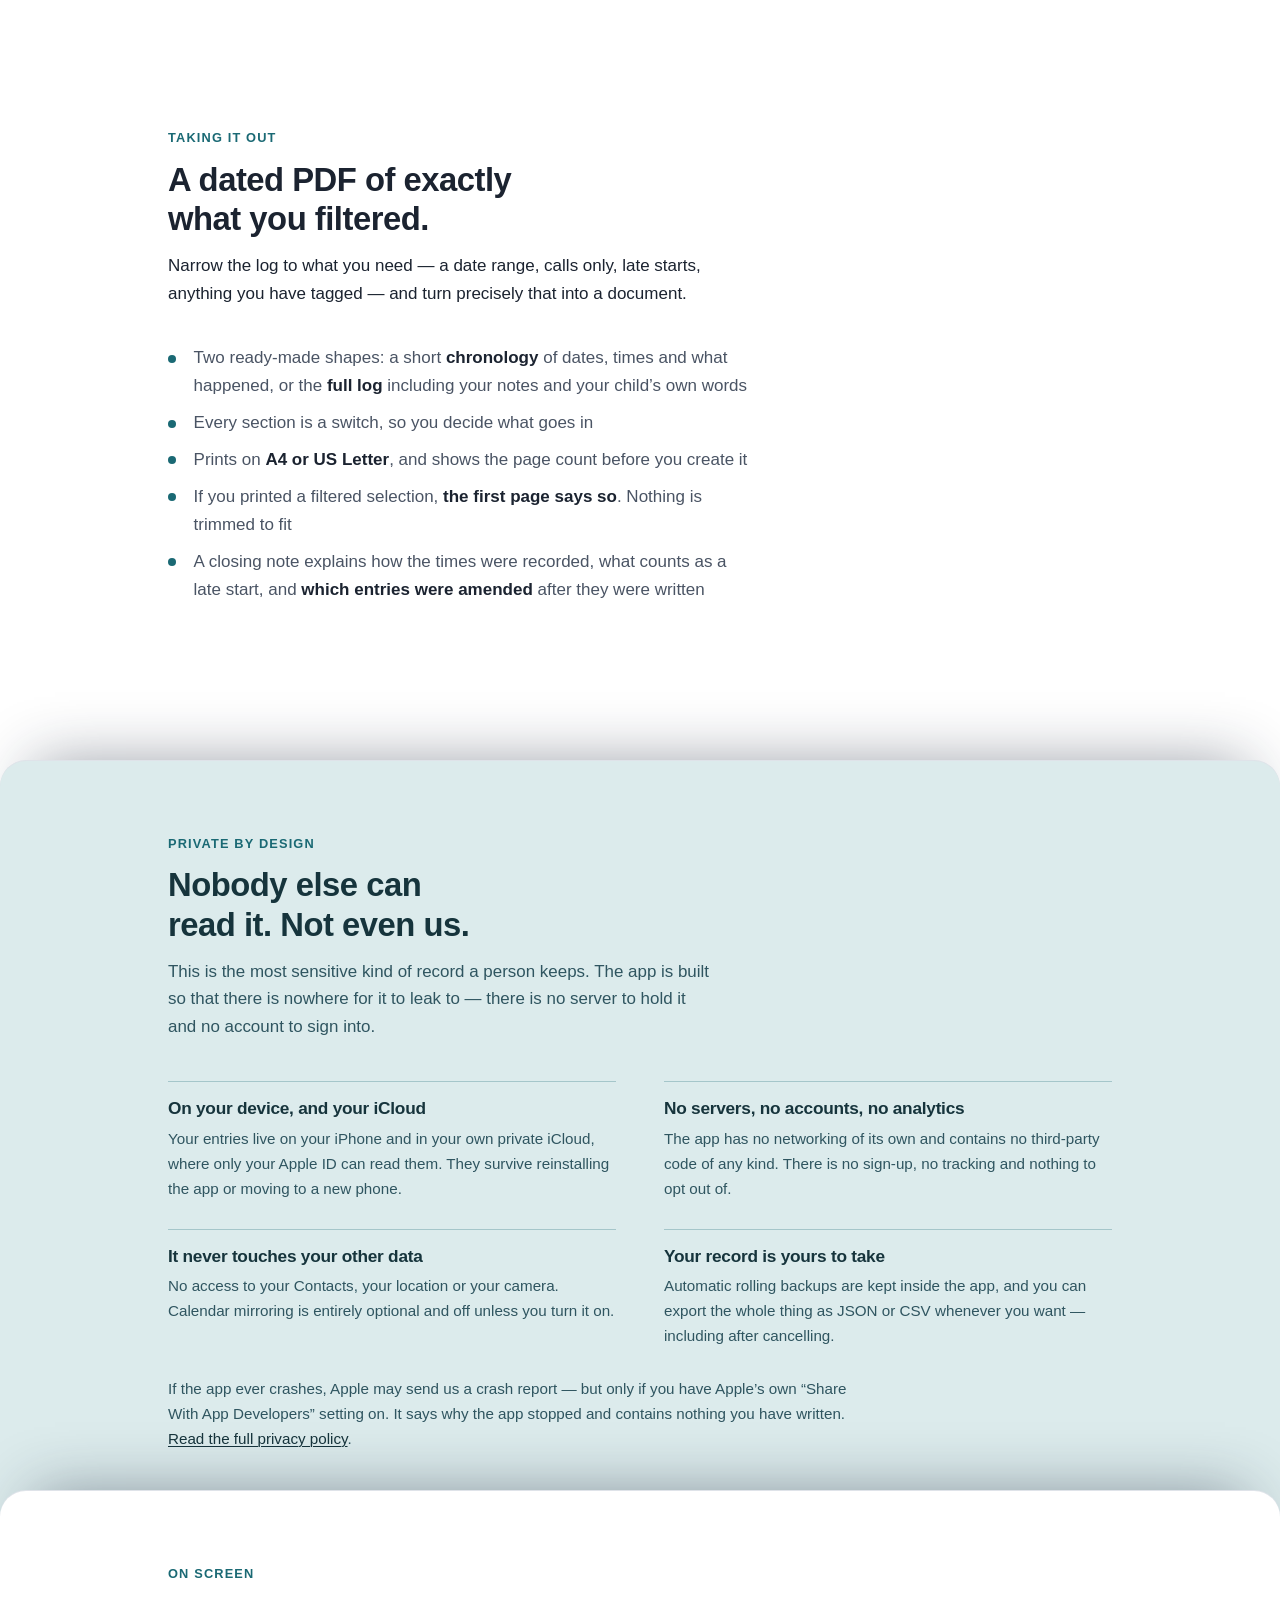
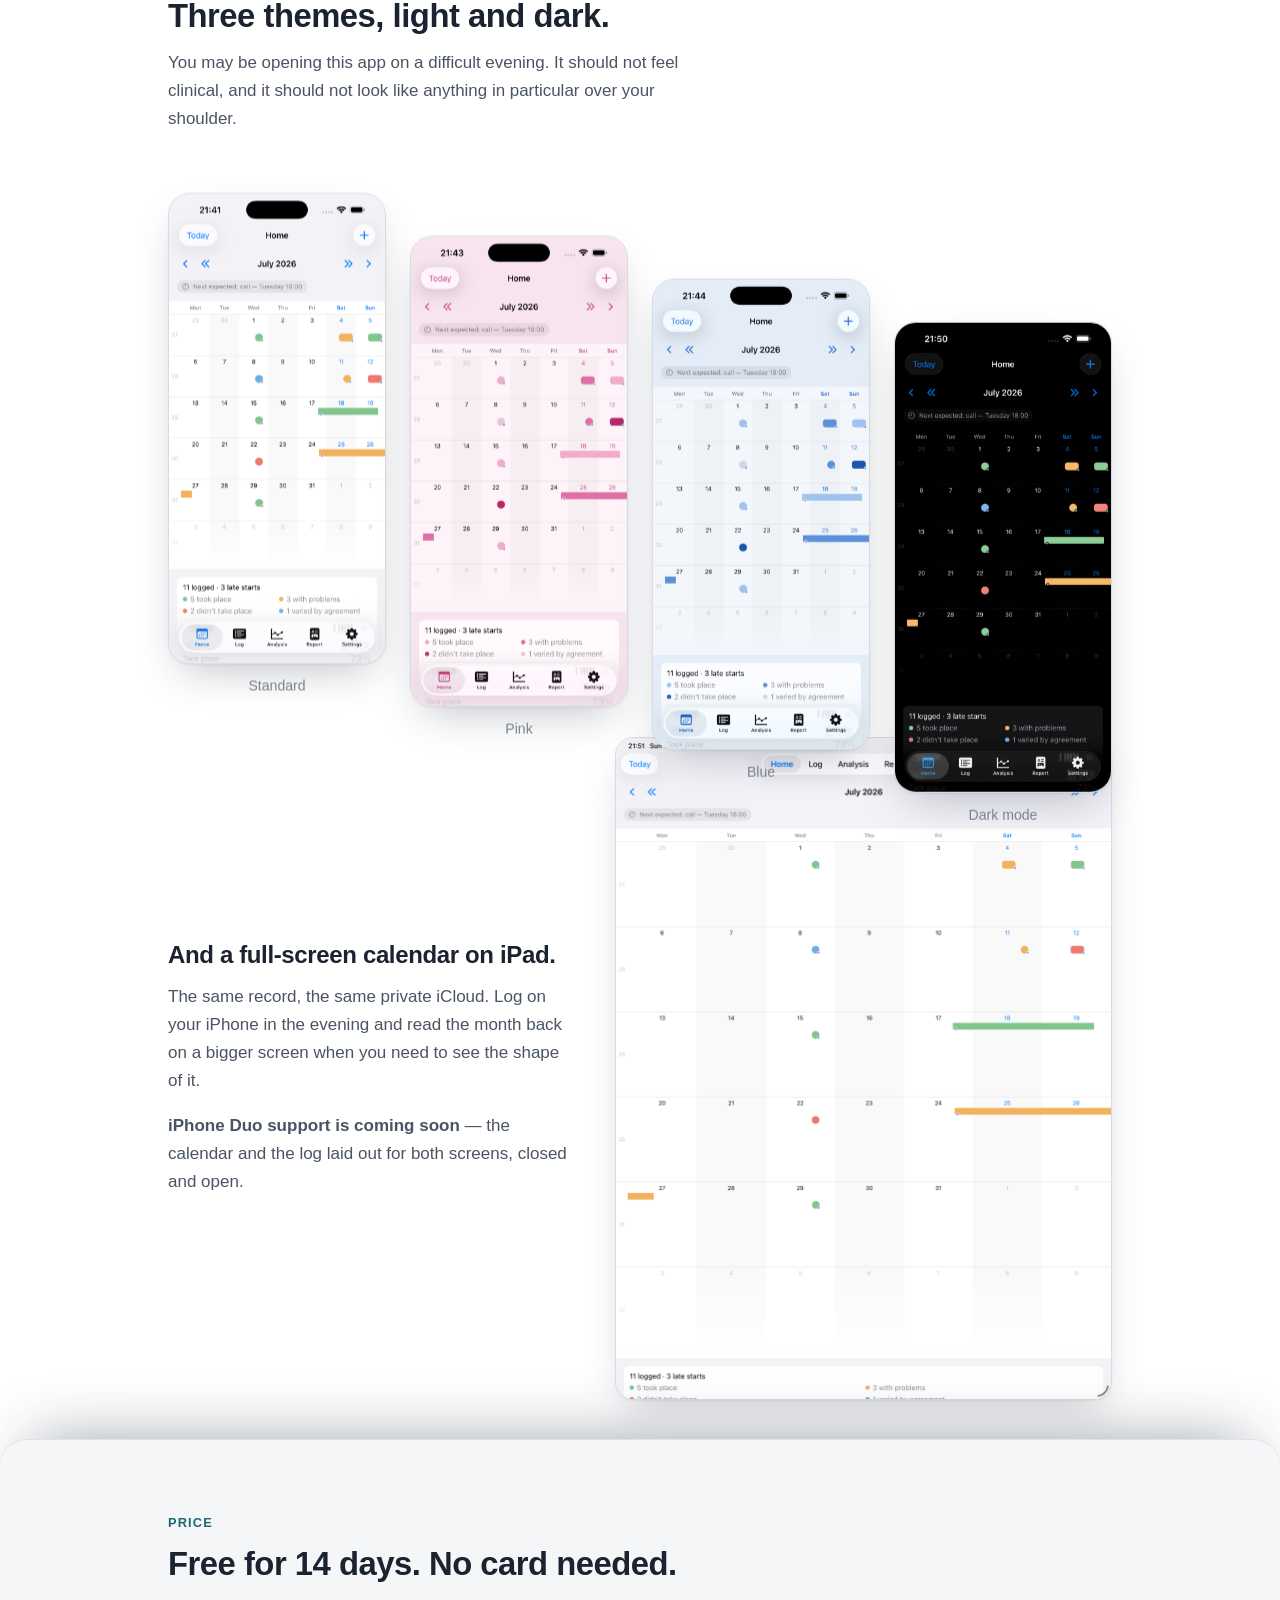
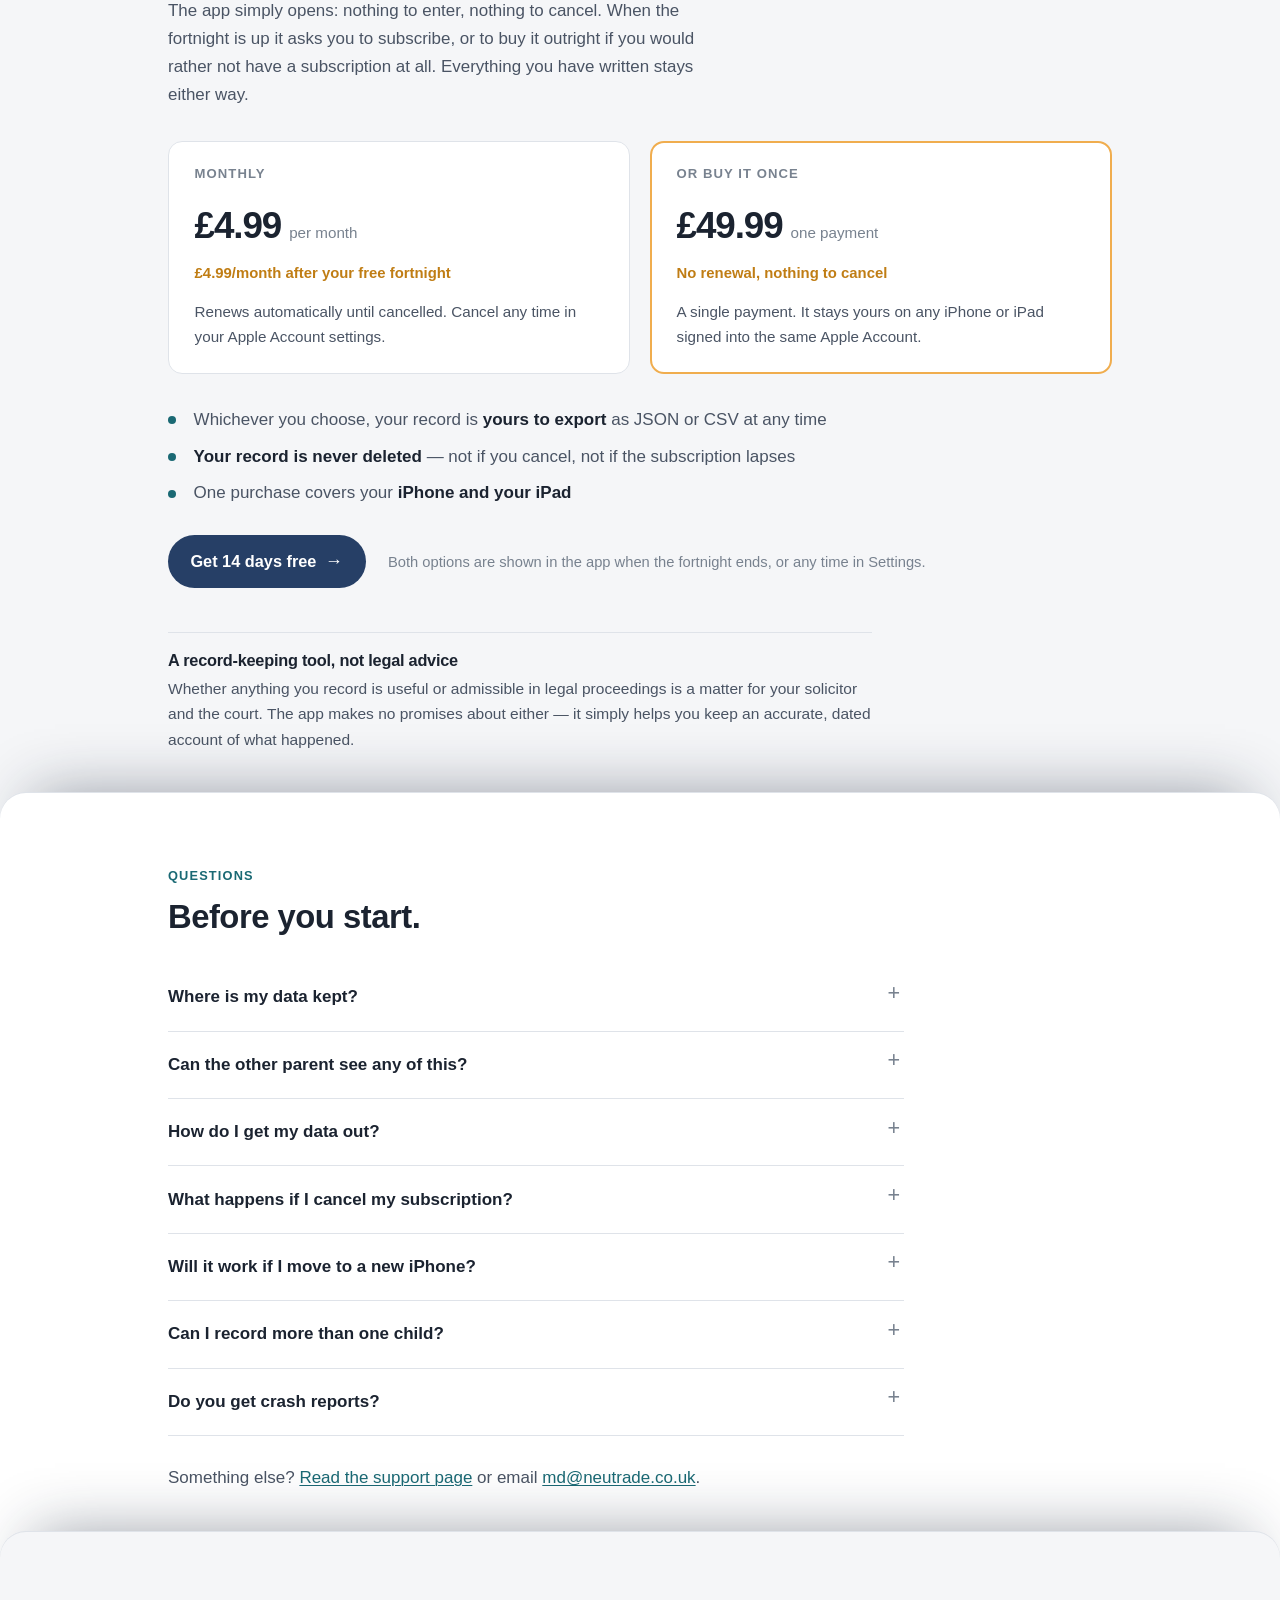
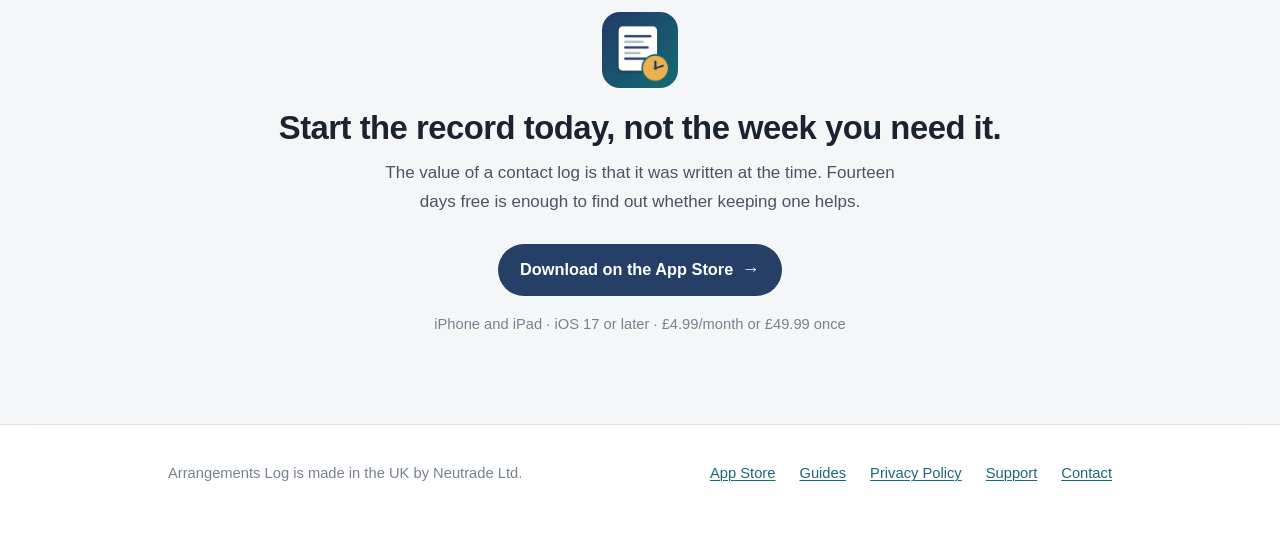
==== commit 54f1f417: "iPad section: iPhone Duo support coming soon Co-Authored-By: Claude Opus 5.5 <noreply@anthropic.com>" ====
--- a/index.html
+++ b/index.html
@@ -339,6 +339,10 @@
             The same record, the same private iCloud. Log on your iPhone in the evening and
             read the month back on a bigger screen when you need to see the shape of it.
           </p>
+          <p style="color:var(--ink-soft)">
+            <strong>iPhone Duo support is coming soon</strong> — the calendar and the log
+            laid out for both screens, closed and open.
+          </p>
         </div>
         <div class="frame">
           <img src="assets/ipad-home.png" width="1000" height="1333" loading="lazy"
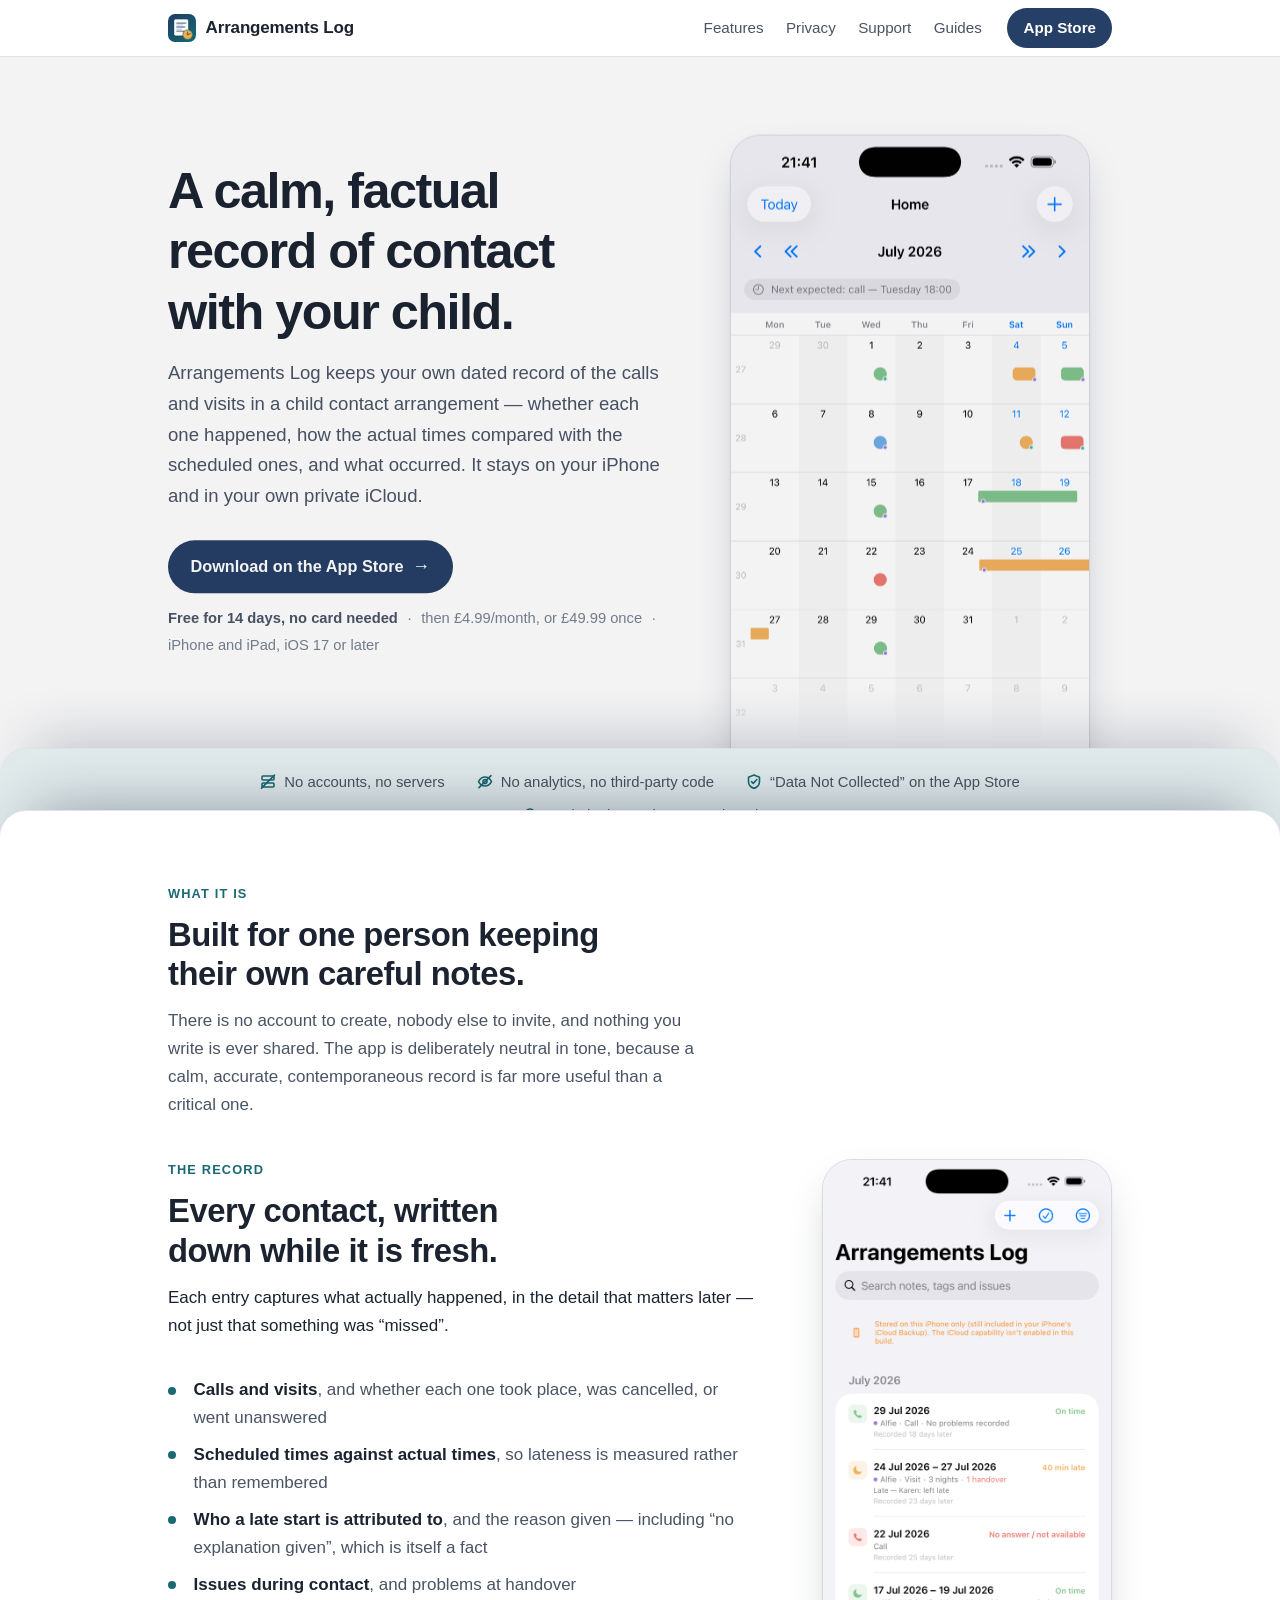
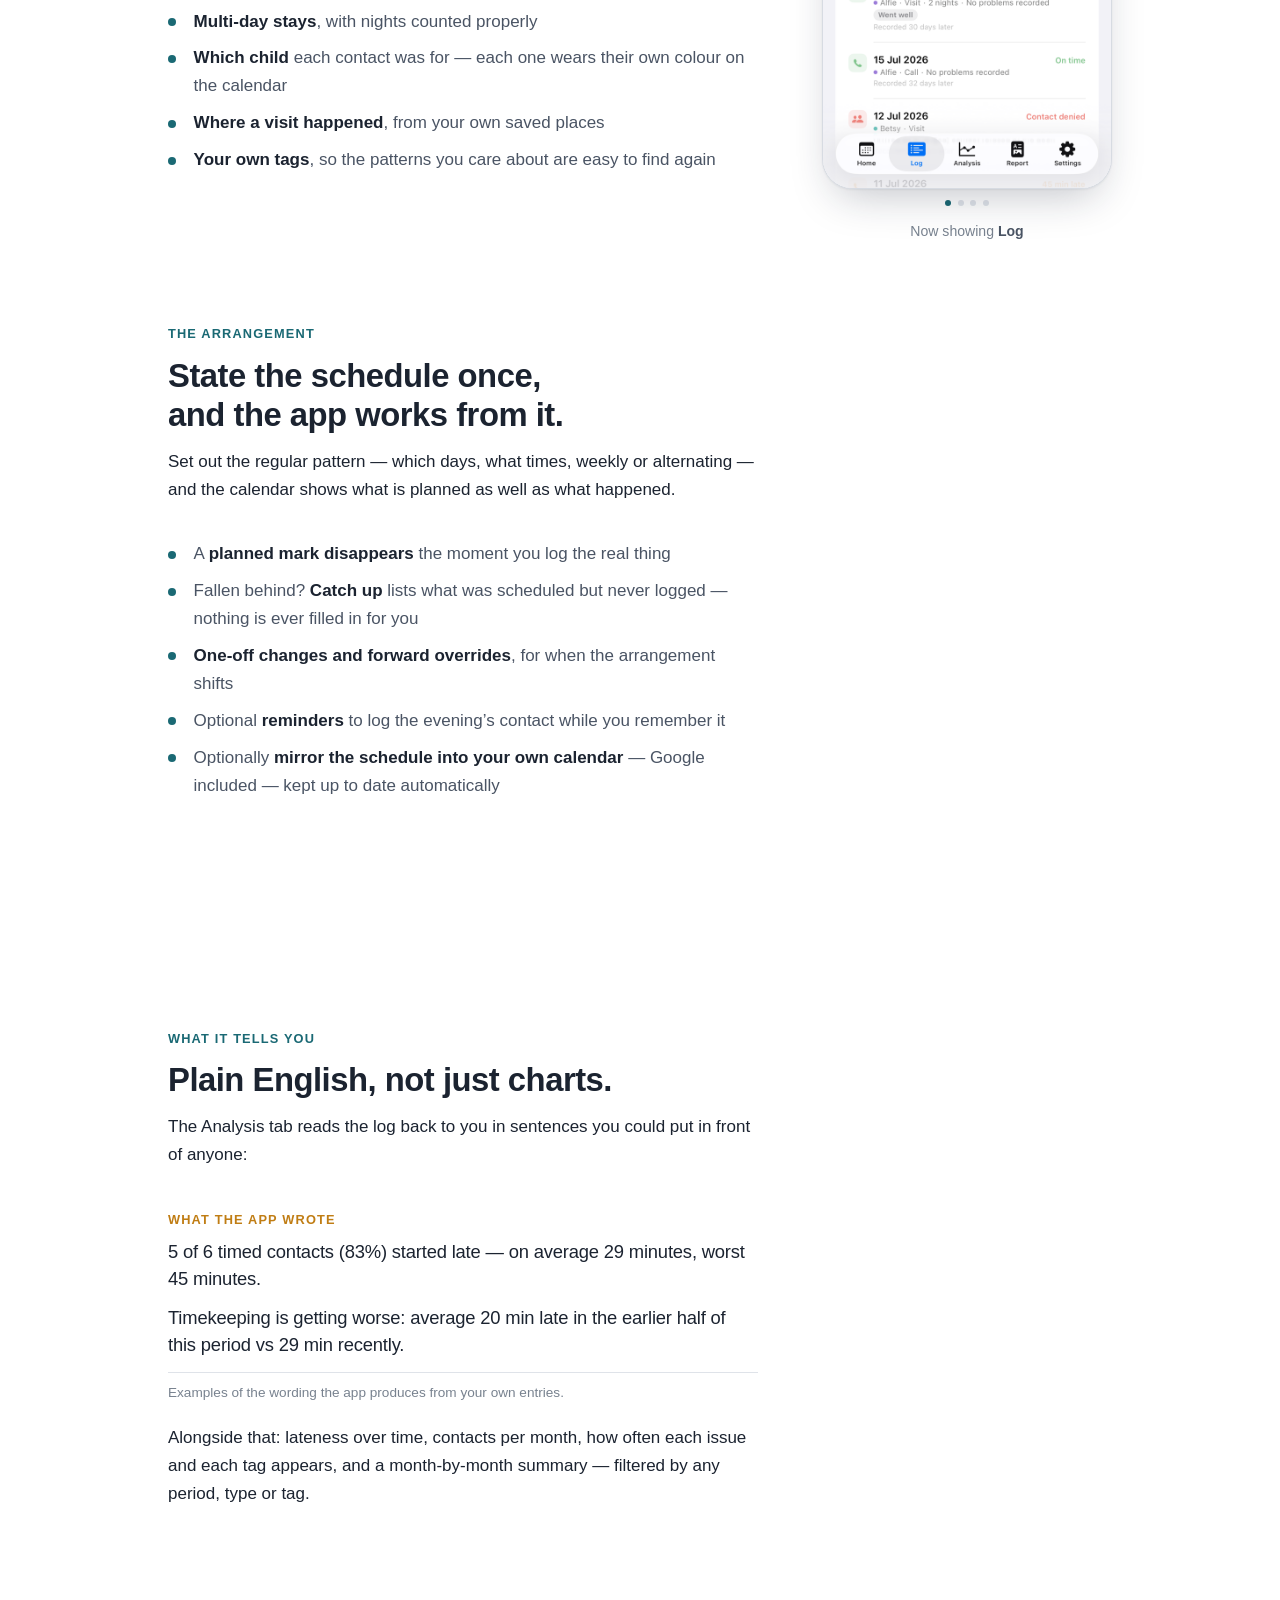
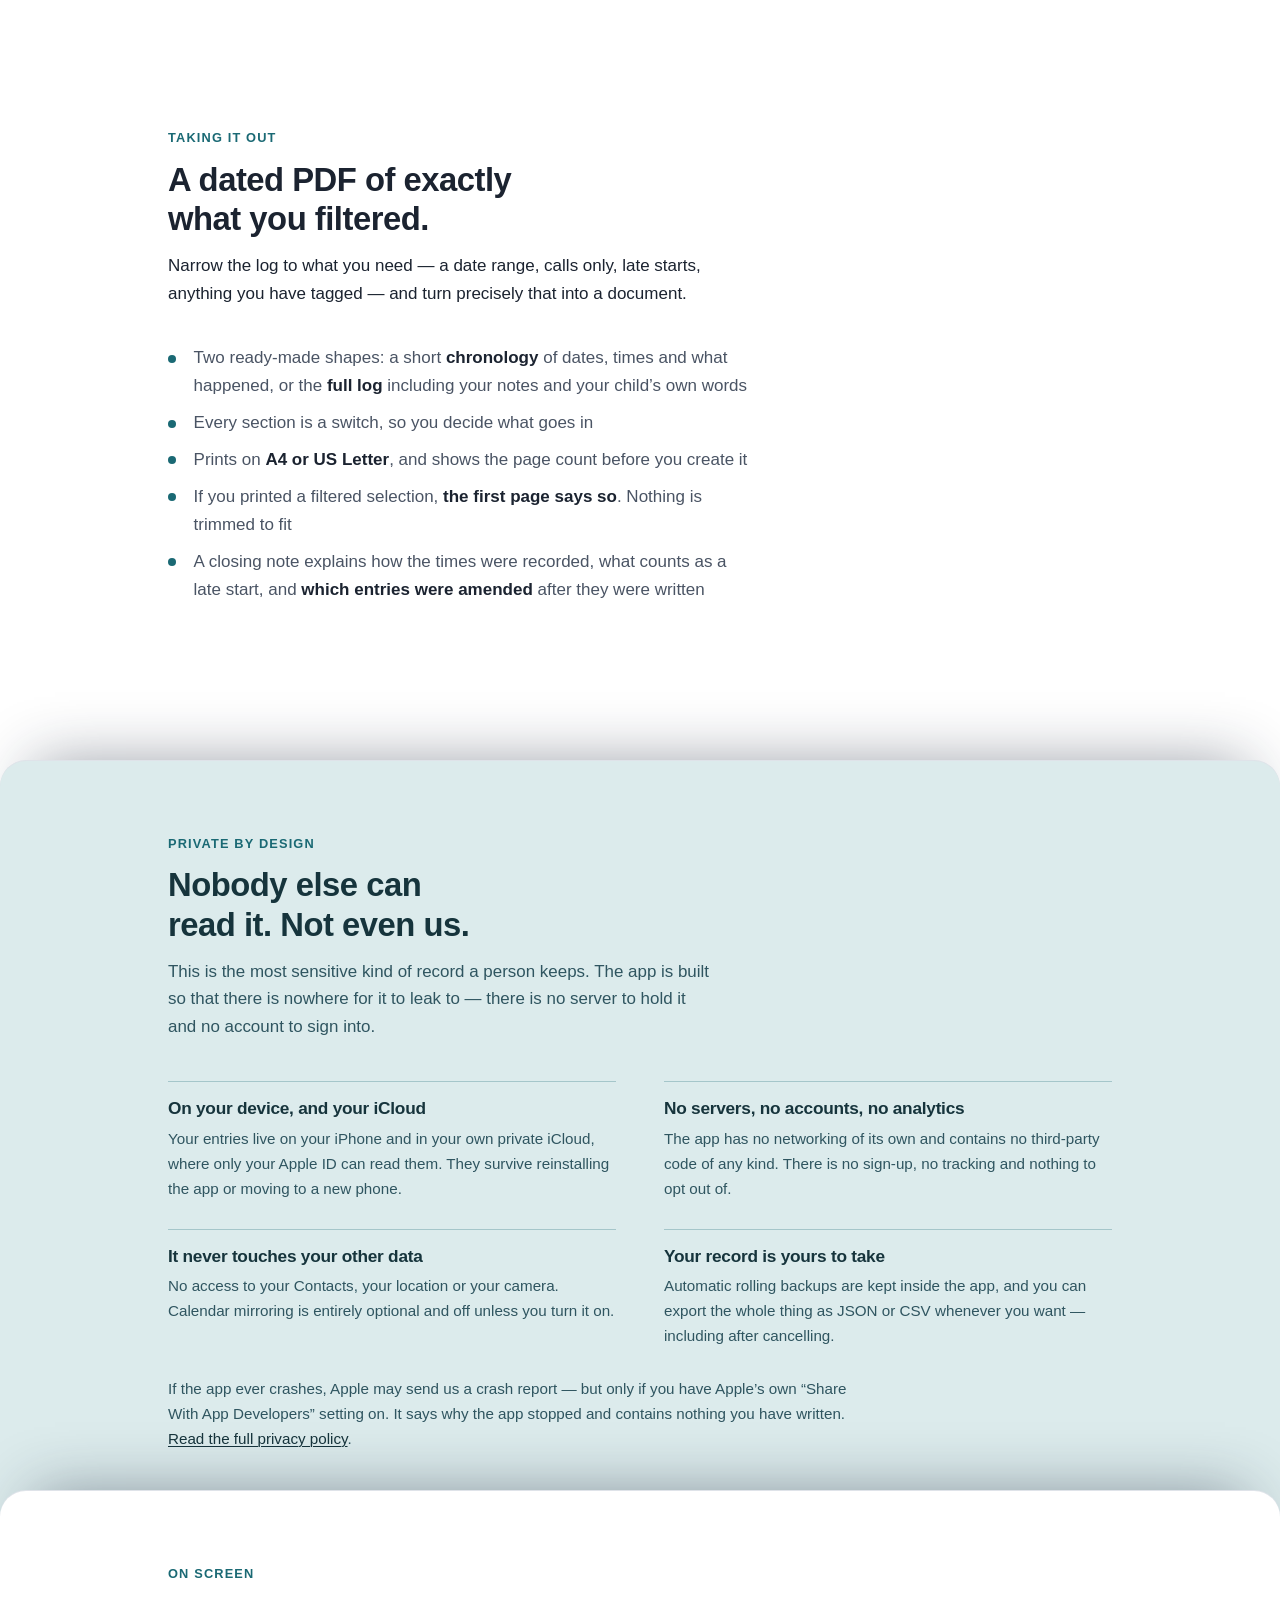
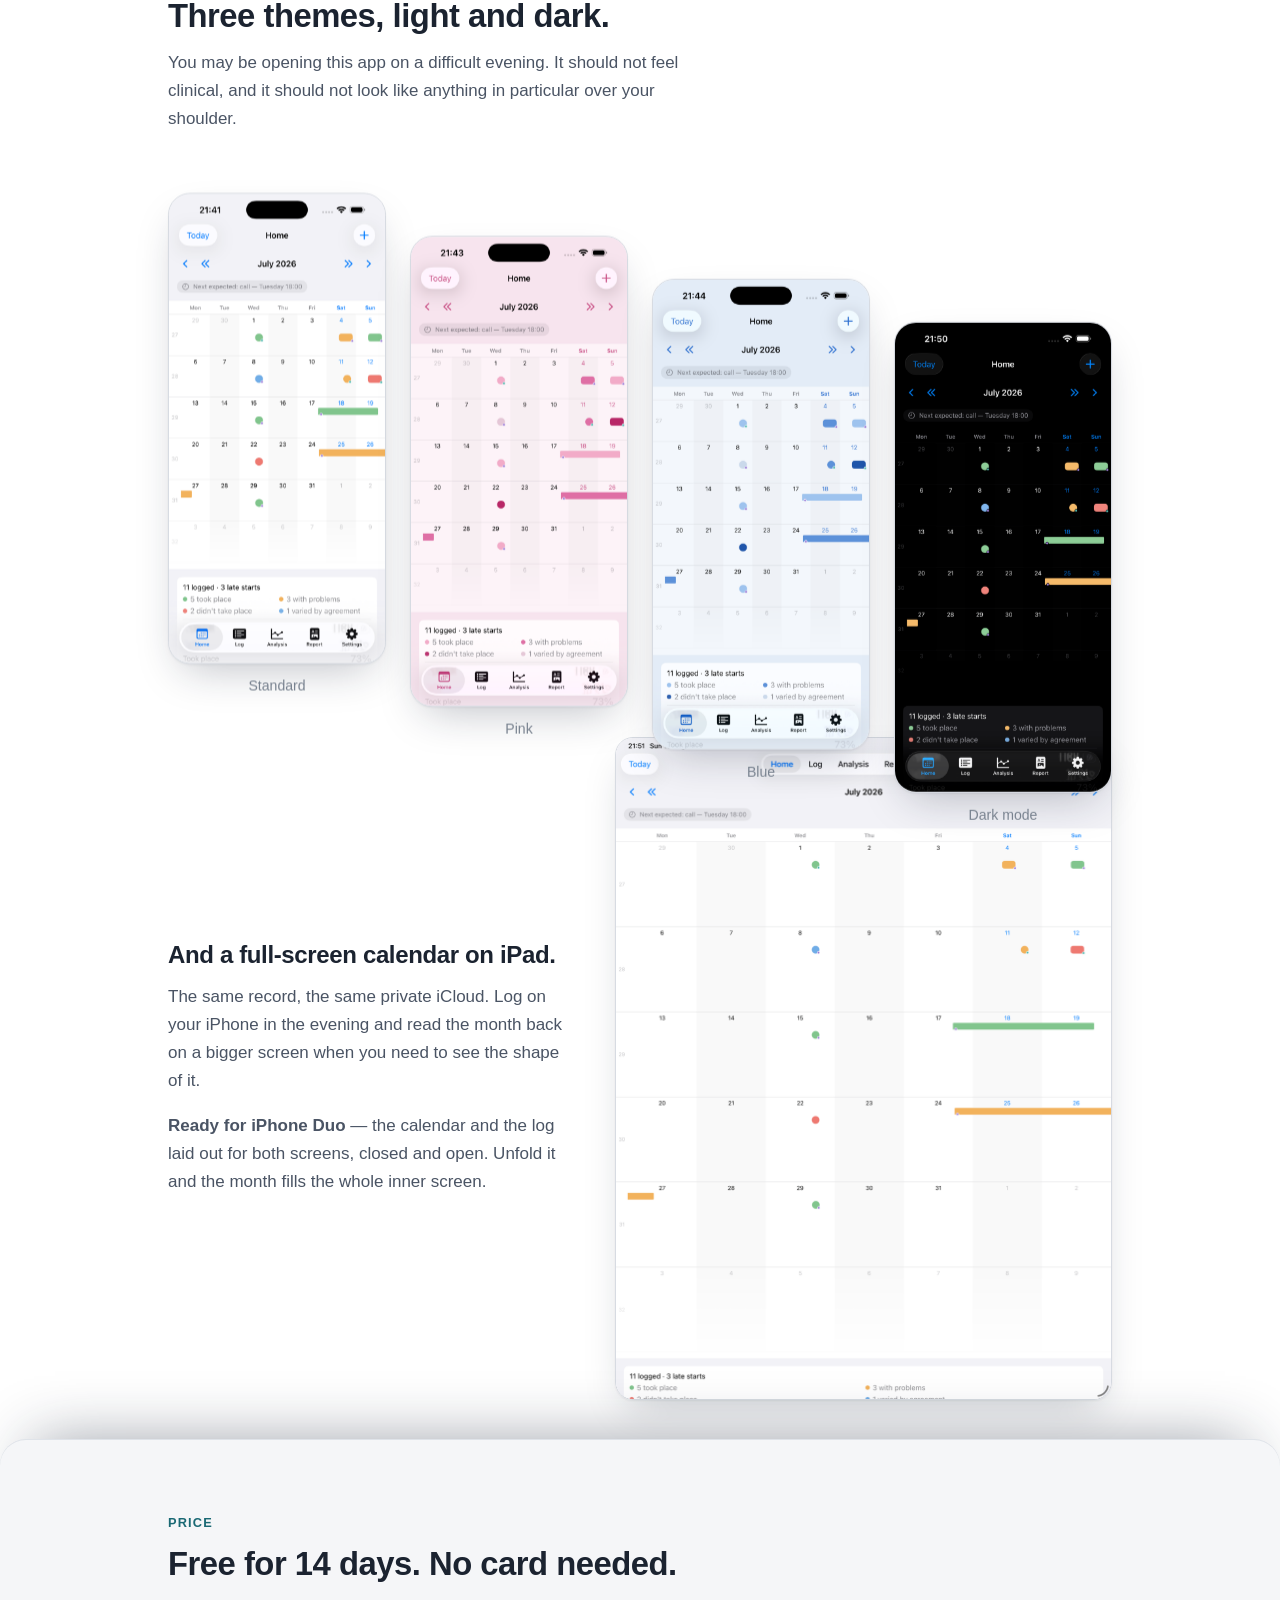
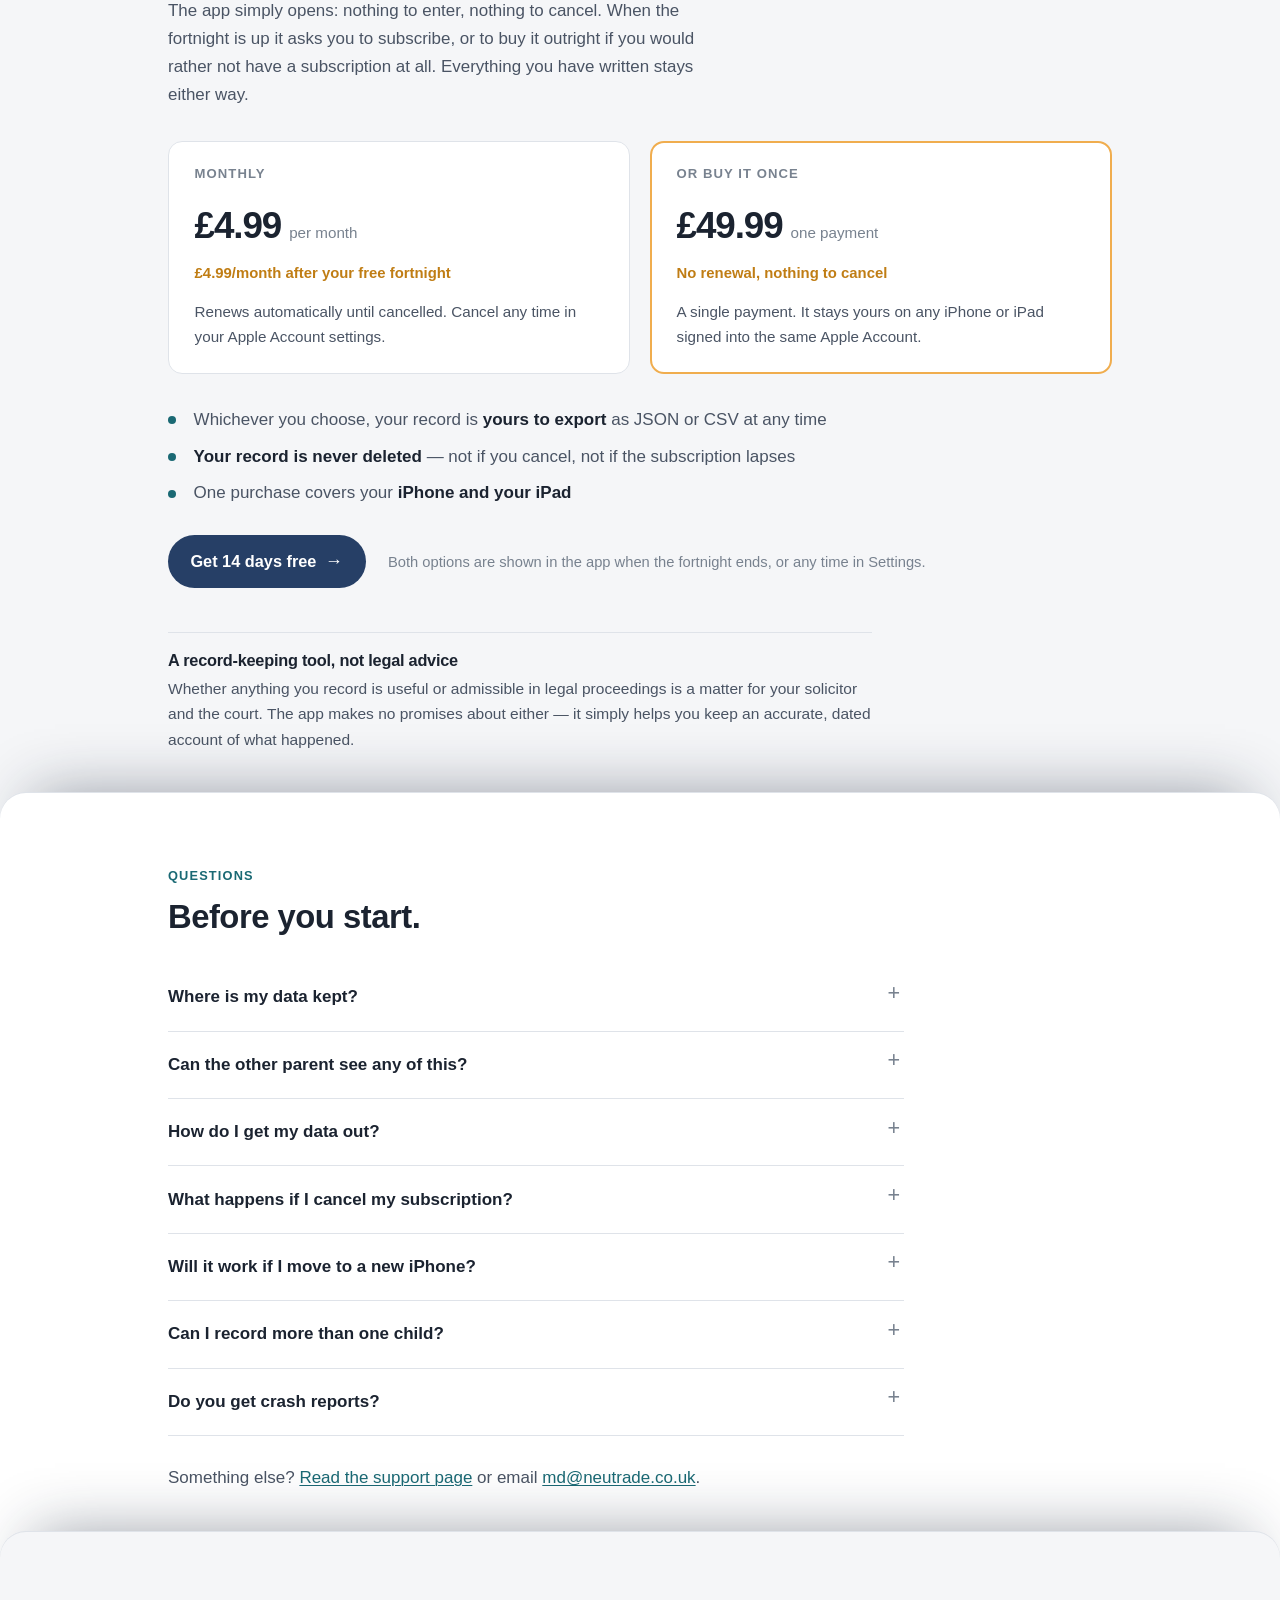
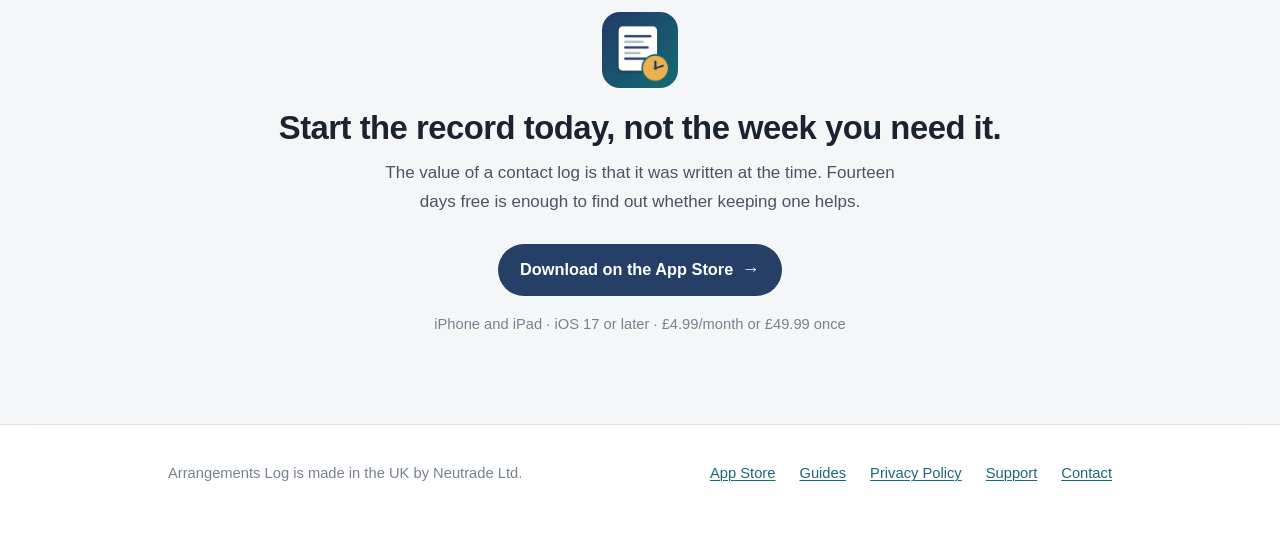
==== commit 33726ecc: "Home page: iPhone Duo is supported (was 'coming soon') Merge only once 1.2.1 is live on the App Stor" ====
--- a/index.html
+++ b/index.html
@@ -340,8 +340,8 @@
             read the month back on a bigger screen when you need to see the shape of it.
           </p>
           <p style="color:var(--ink-soft)">
-            <strong>iPhone Duo support is coming soon</strong> — the calendar and the log
-            laid out for both screens, closed and open.
+            <strong>Ready for iPhone Duo</strong> — the calendar and the log laid out for
+            both screens, closed and open. Unfold it and the month fills the whole inner screen.
           </p>
         </div>
         <div class="frame">
--- a/style.css
+++ b/style.css
@@ -492,3 +492,20 @@
 .guide-list h2 { margin: 0 0 .35rem; font-size: 1.15rem; }
 .guide-list p { margin: 0; }
 .guide-list .when { color: var(--ink-faint); font-size: .85rem; margin-top: .5rem; }
+/* ---- Guides: tables (comparisons, worked examples). The wrapper scrolls
+   sideways on a phone so the page itself never does. ---- */
+.doc .table-wrap { overflow-x: auto; -webkit-overflow-scrolling: touch; margin: 1rem 0 1.75rem;
+  border: 1px solid var(--line); border-radius: var(--radius); }
+.doc table { border-collapse: collapse; width: 100%; font-size: .92rem; line-height: 1.45; }
+.doc th, .doc td { text-align: left; vertical-align: top; padding: .65rem .8rem; border-bottom: 1px solid var(--line); color: var(--ink-soft); }
+.doc thead th { background: var(--bg-soft); color: var(--ink); font-weight: 600; }
+.doc tbody th { color: var(--ink); font-weight: 600; }
+.doc tbody tr:last-child th, .doc tbody tr:last-child td { border-bottom: 0; }
+.doc table.wide { min-width: 36rem; }
+@media (max-width: 480px) {
+  .doc table { font-size: .86rem; }
+  .doc th, .doc td { padding: .55rem .5rem; }
+}
+.doc .table-note { font-size: .88rem; color: var(--ink-faint); margin-top: -1rem; }
+.doc .download { display: flex; flex-wrap: wrap; align-items: center; gap: .6rem 1rem; margin: 0 0 2rem; }
+.doc .download .when { color: var(--ink-faint); font-size: .9rem; }
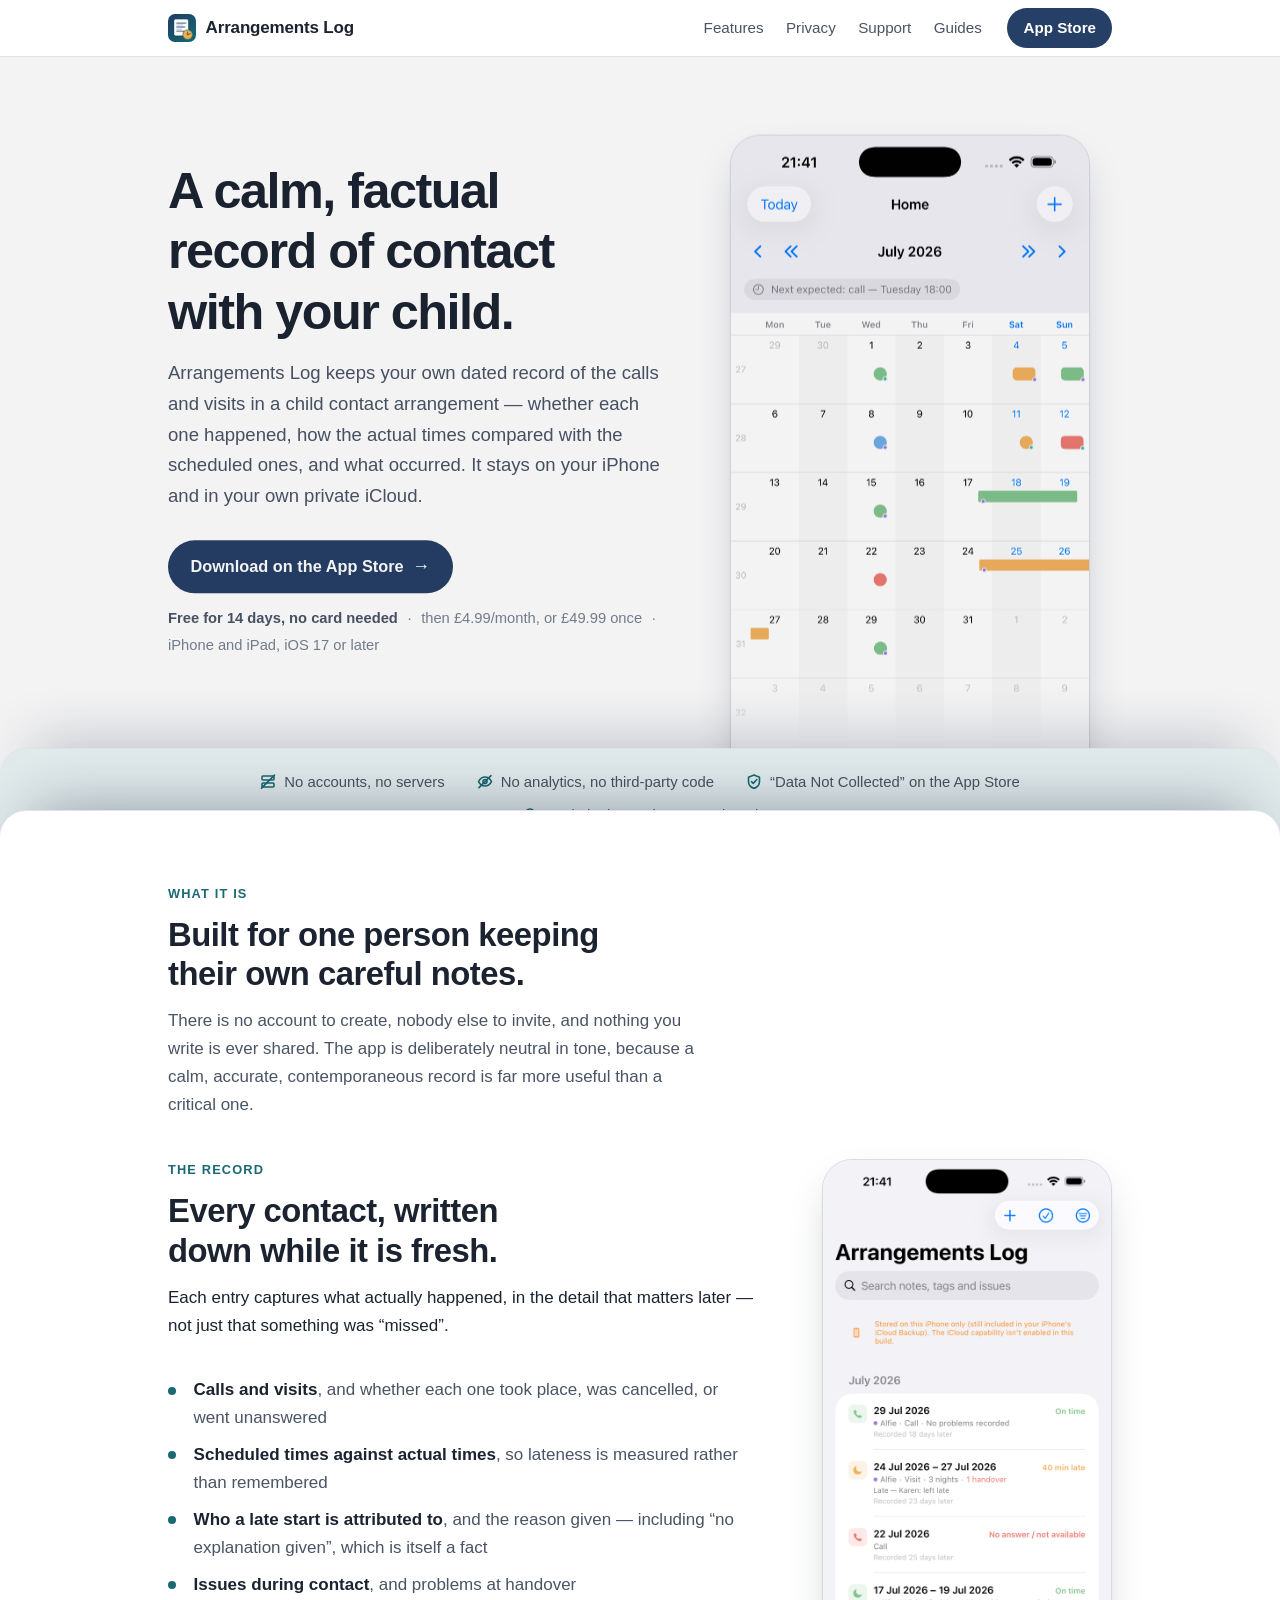
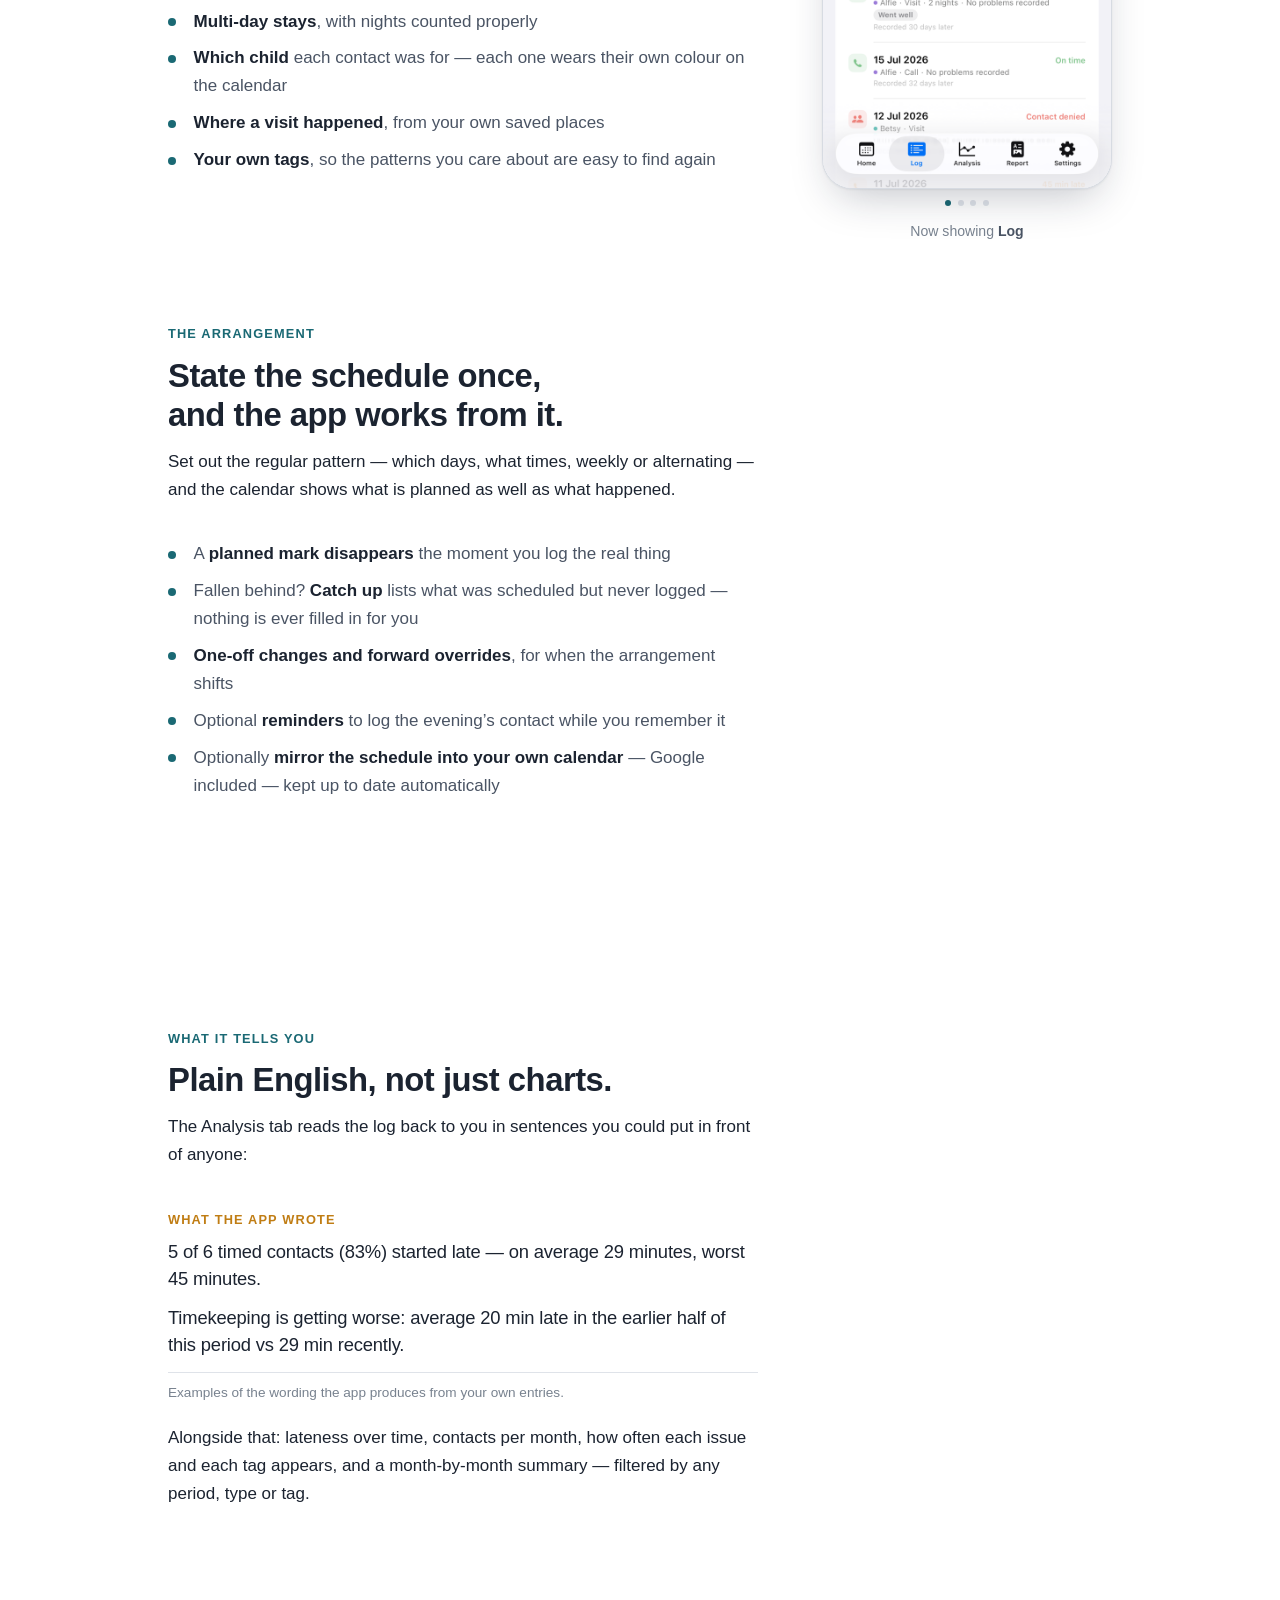
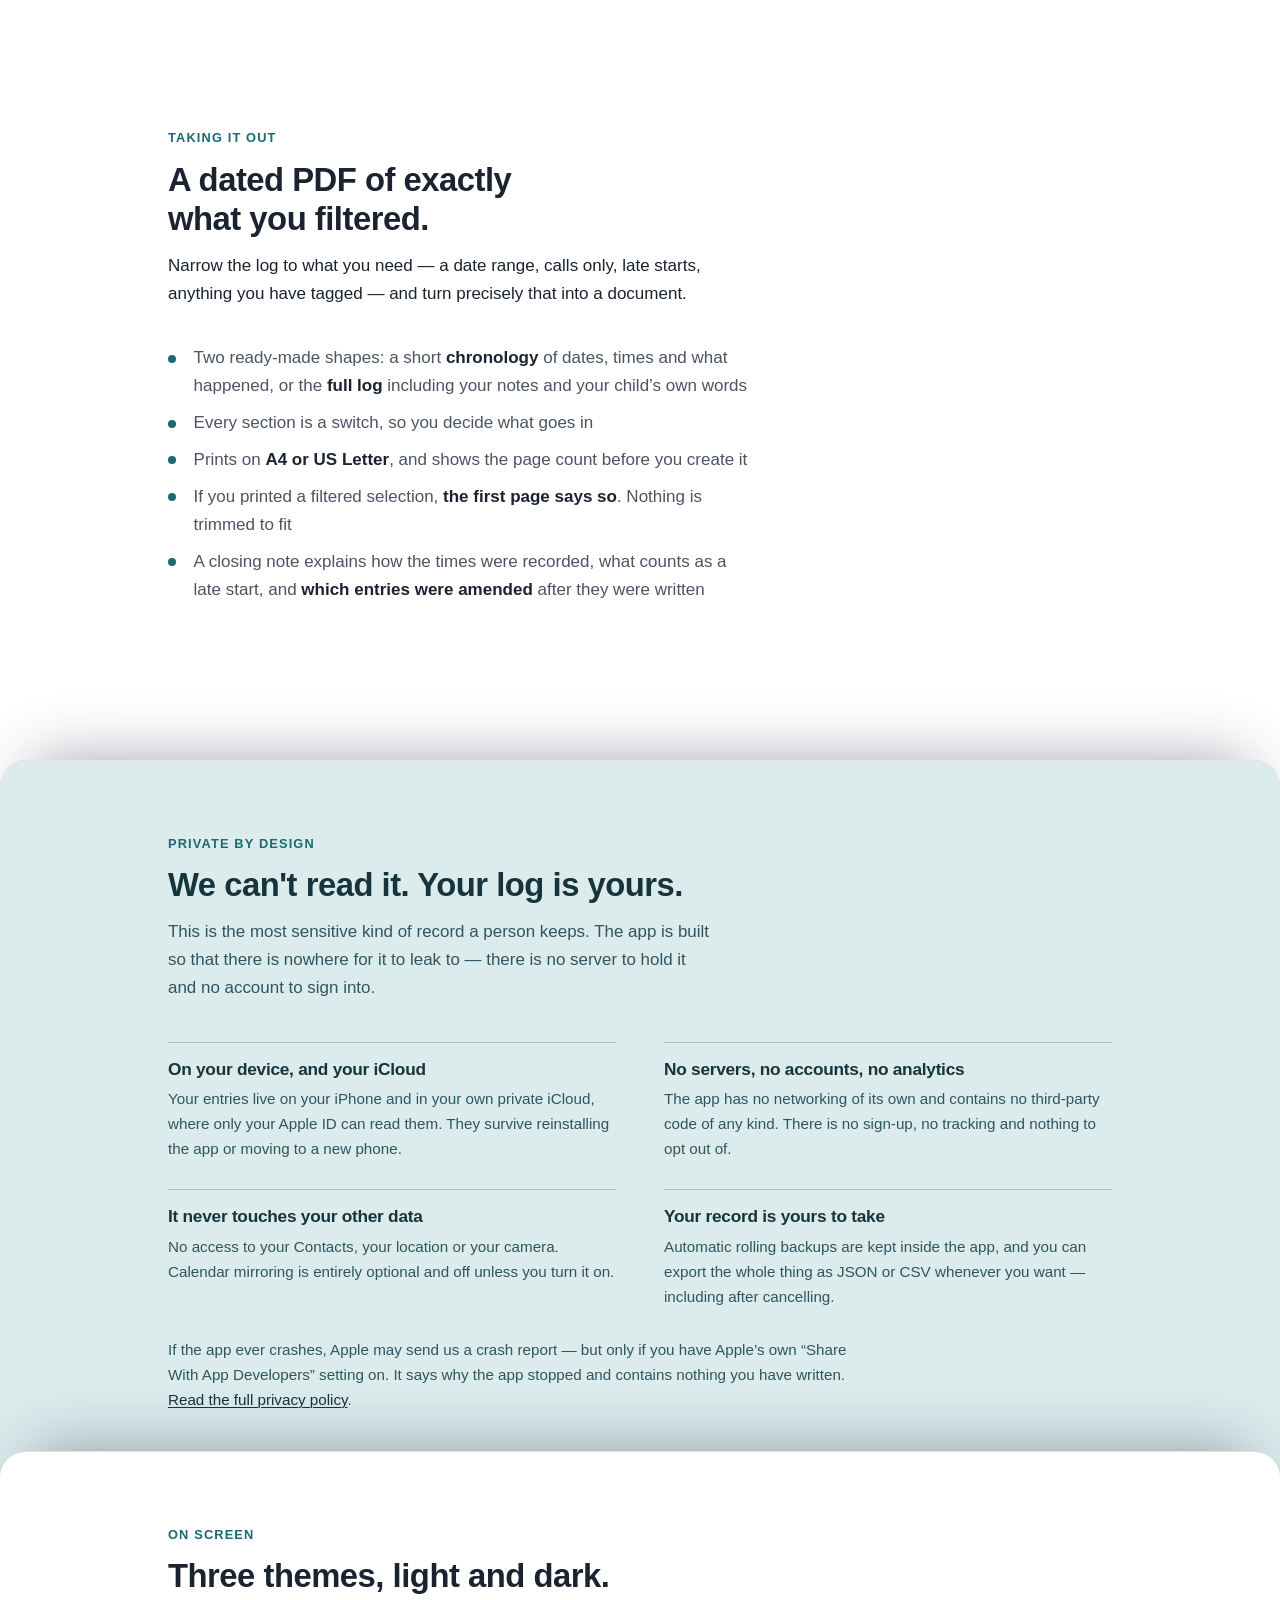
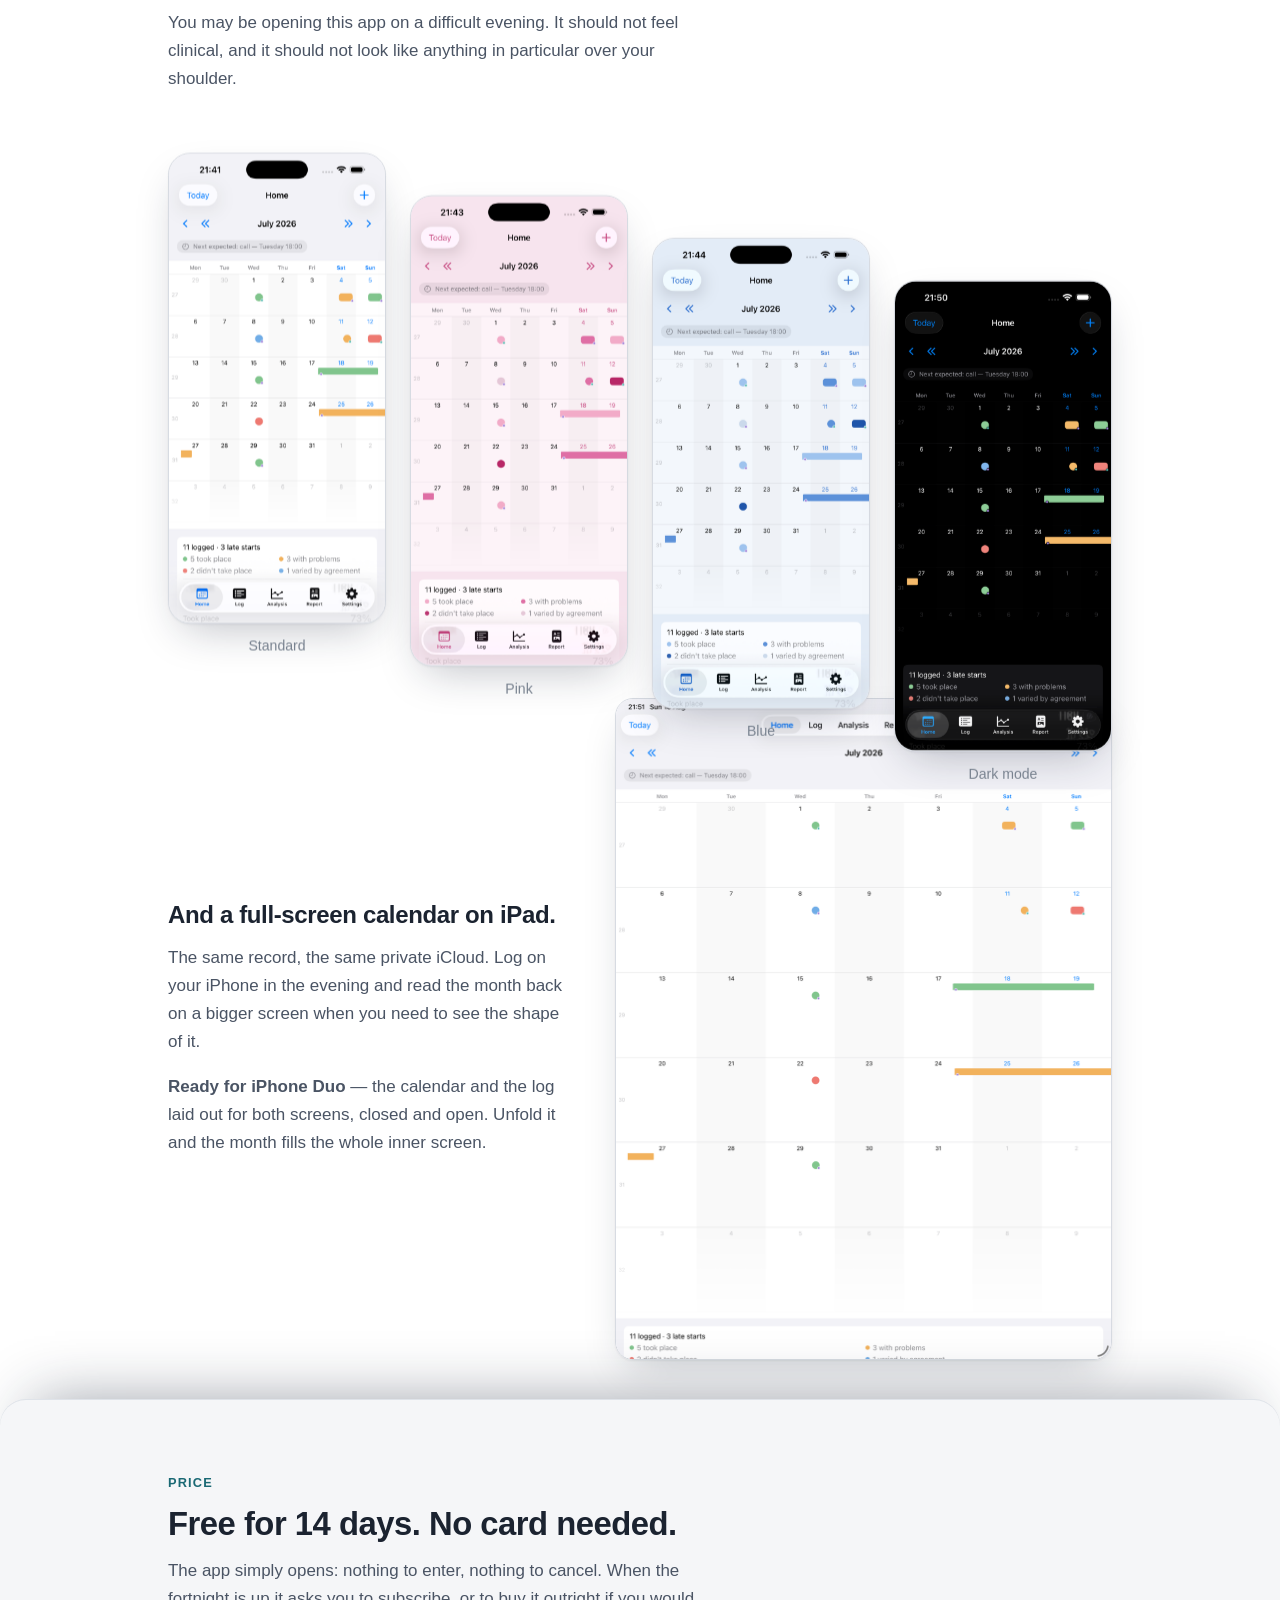
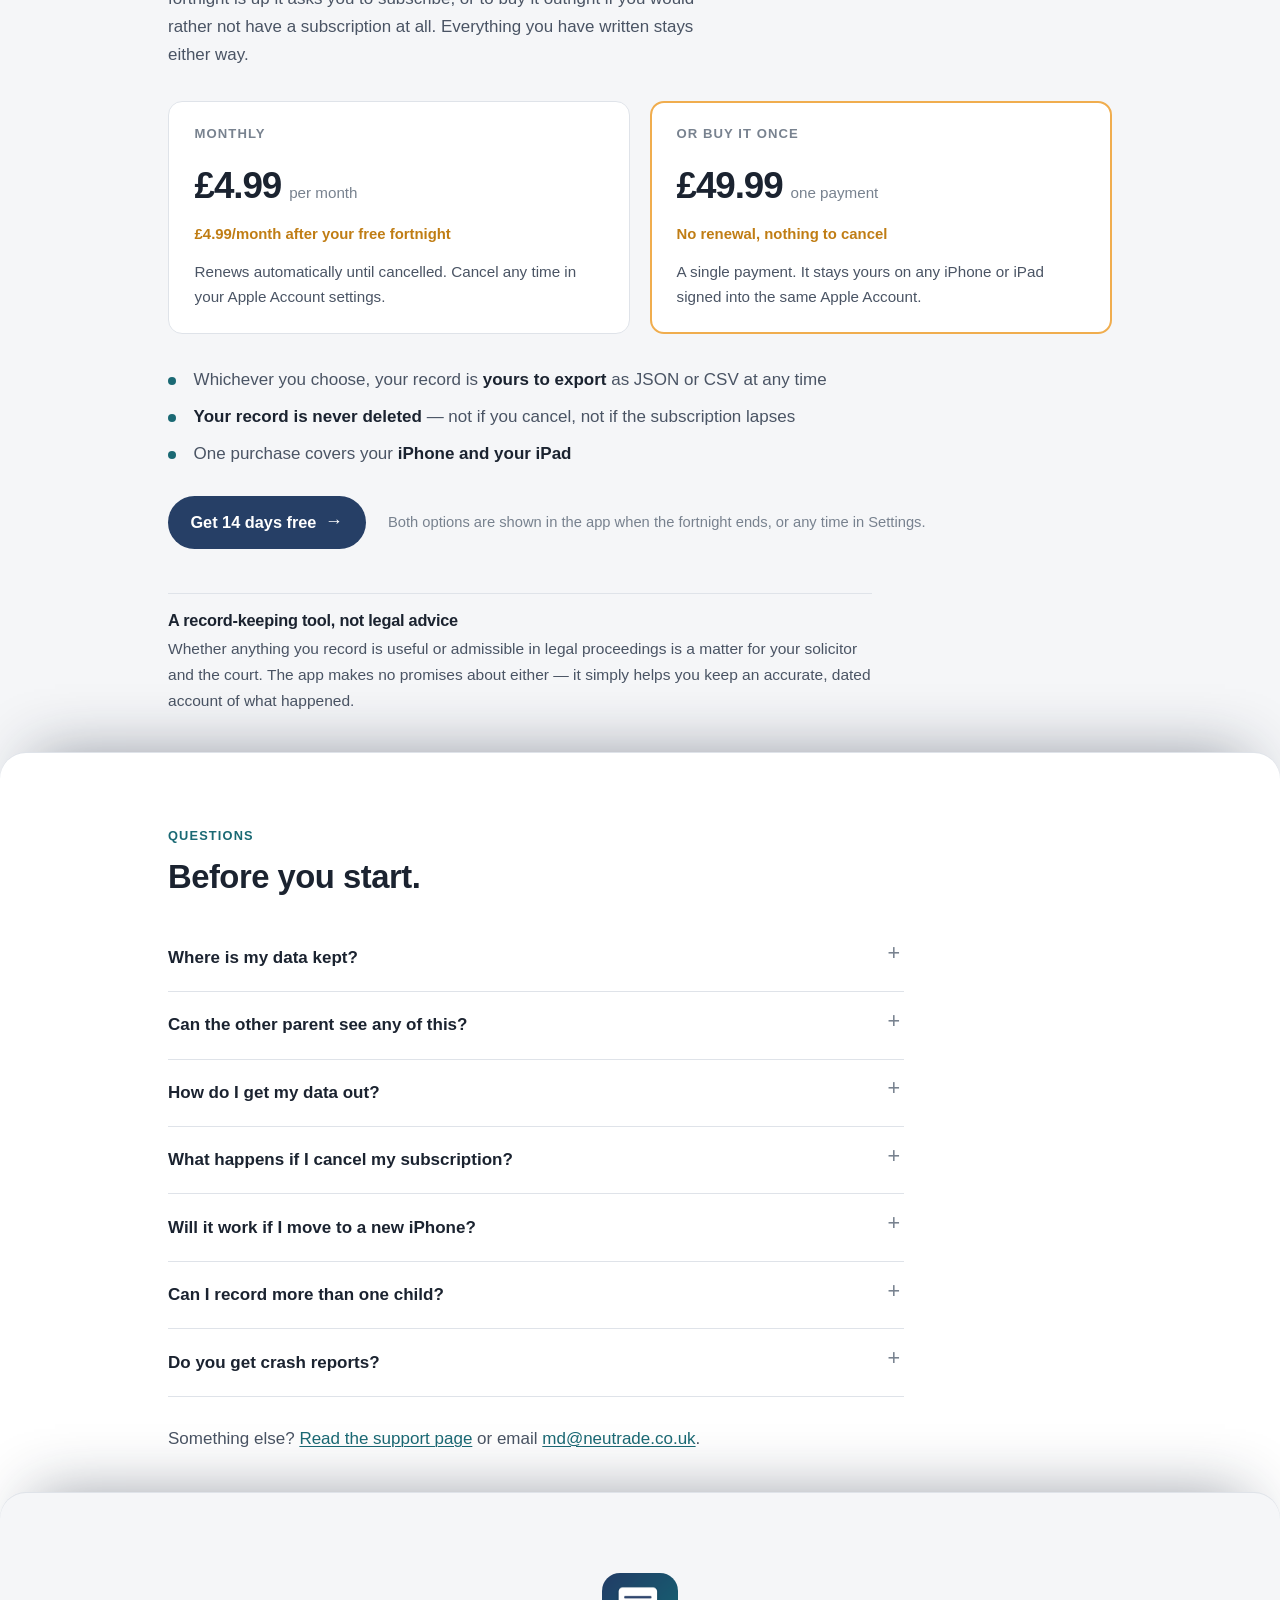
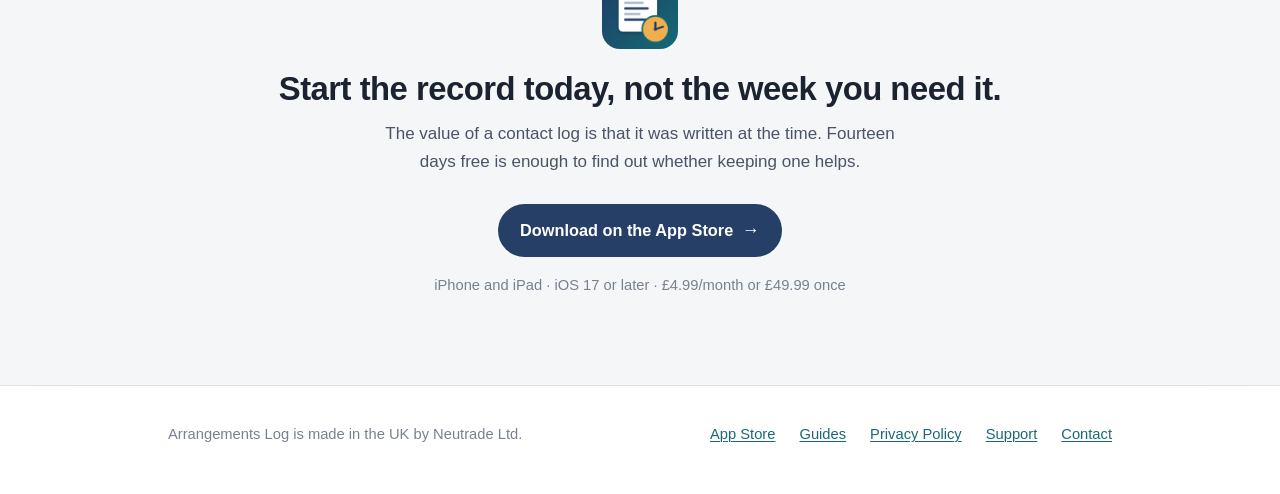
==== commit 644c9471: "Home page: drop 'Nobody else can read it' headline (Apple holds the iCloud keys without ADP) Co-Auth" ====
--- a/index.html
+++ b/index.html
@@ -3,6 +3,7 @@
 <head>
 <meta charset="utf-8">
 <meta name="viewport" content="width=device-width, initial-scale=1">
+<meta name="apple-itunes-app" content="app-id=6794839974">
 <title>Arrangements Log — a private record of child contact arrangements, for iPhone and iPad</title>
 <meta name="description" content="Arrangements Log keeps a calm, dated record of the calls and visits in a child contact arrangement: whether each one happened, how the times compared with what was agreed, and what actually occurred. Private to your iPhone and your own iCloud.">
 <link rel="canonical" href="https://childarrangements.com/">
@@ -244,7 +245,7 @@
     <div class="wrap">
       <div class="measure">
         <p class="eyebrow">Private by design</p>
-        <h2>Nobody else can read it. Not even us.</h2>
+        <h2>We can't read it. Your log is yours.</h2>
         <p class="section-intro">
           This is the most sensitive kind of record a person keeps. The app is built so
           that there is nowhere for it to leak to — there is no server to hold it and no
